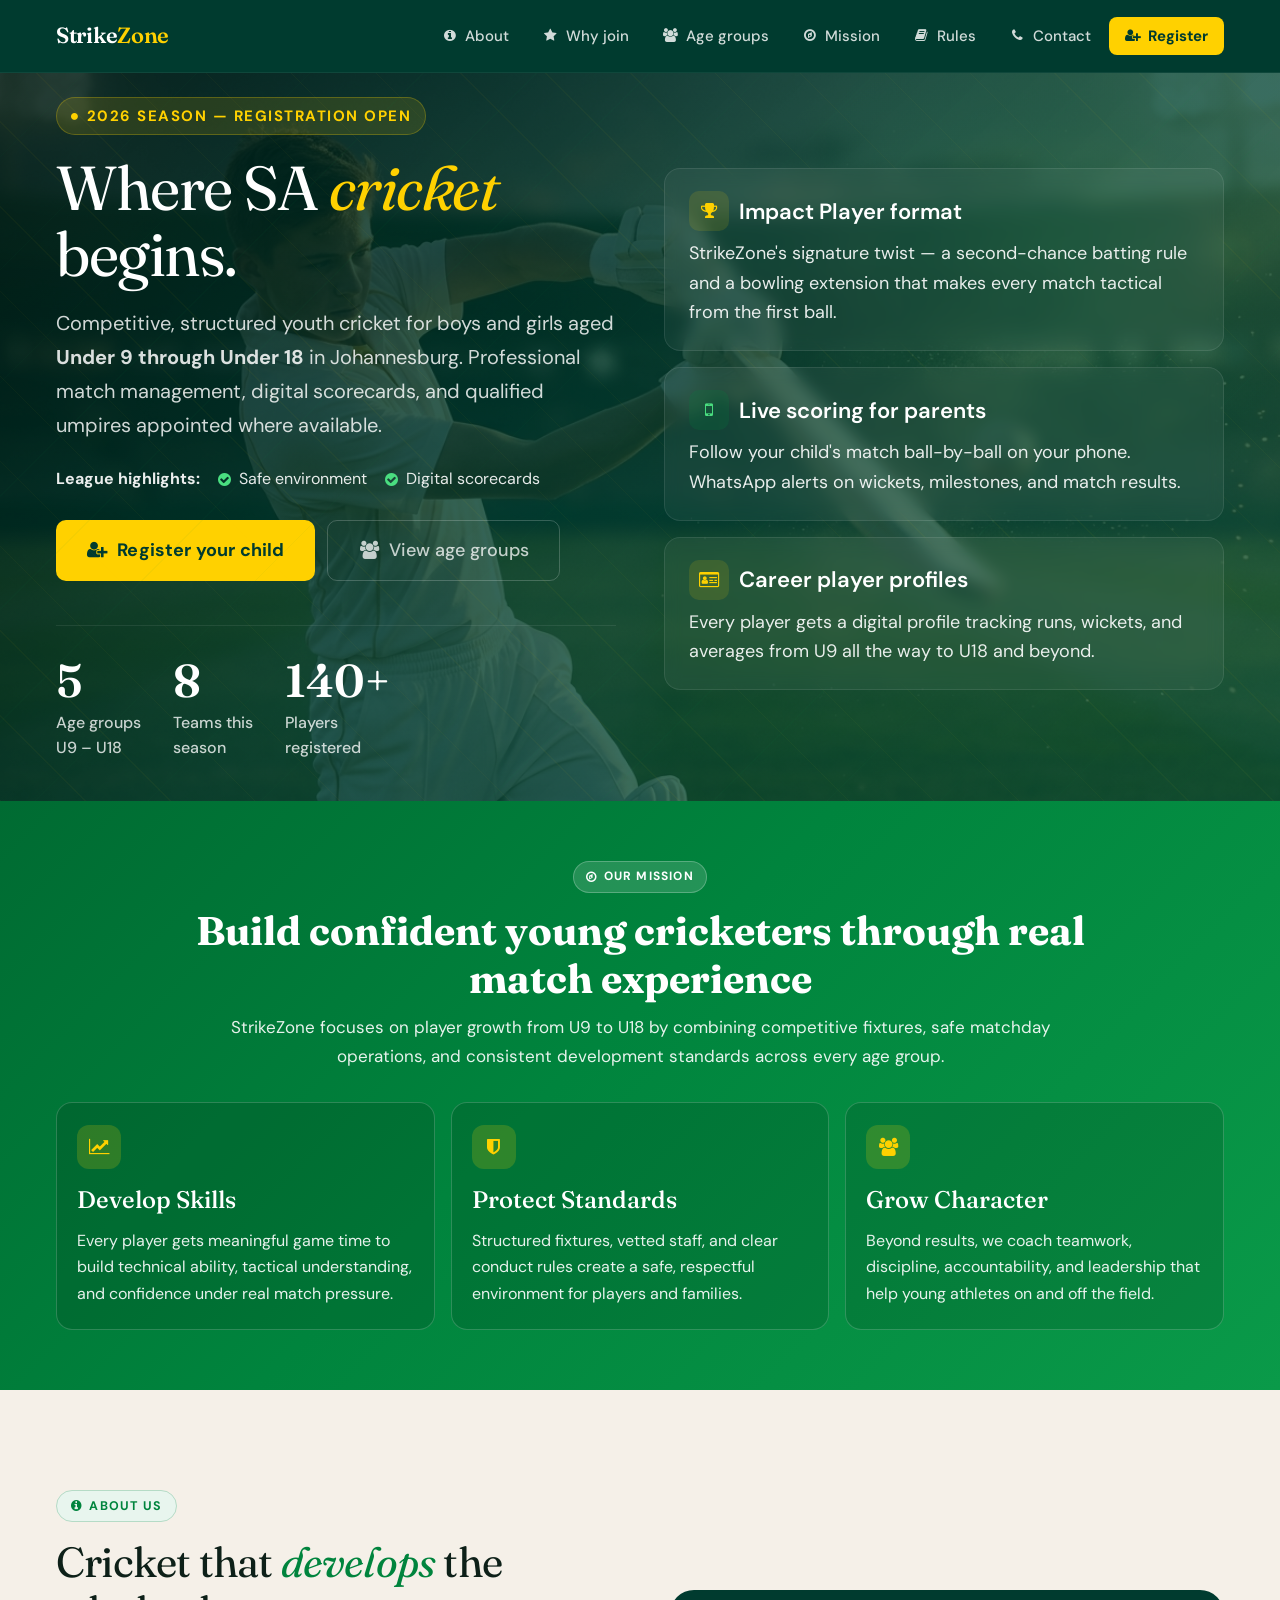
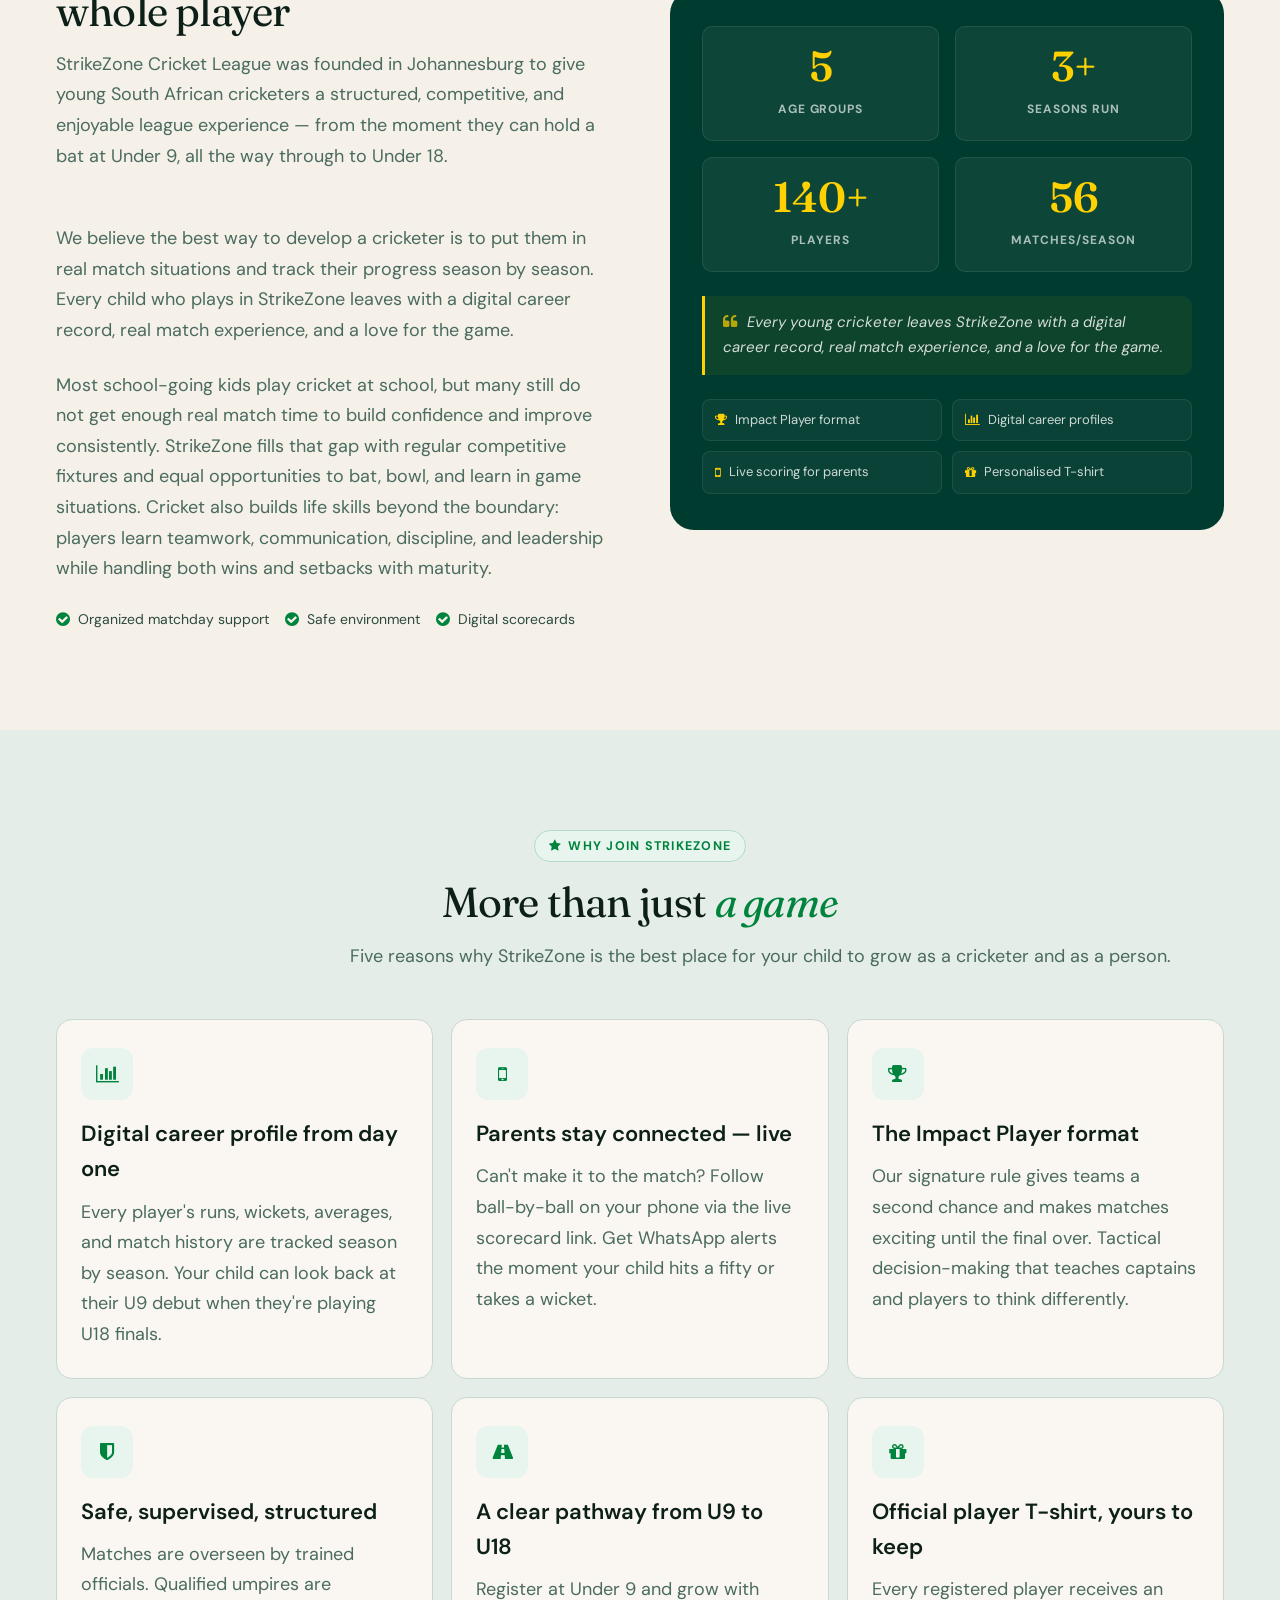
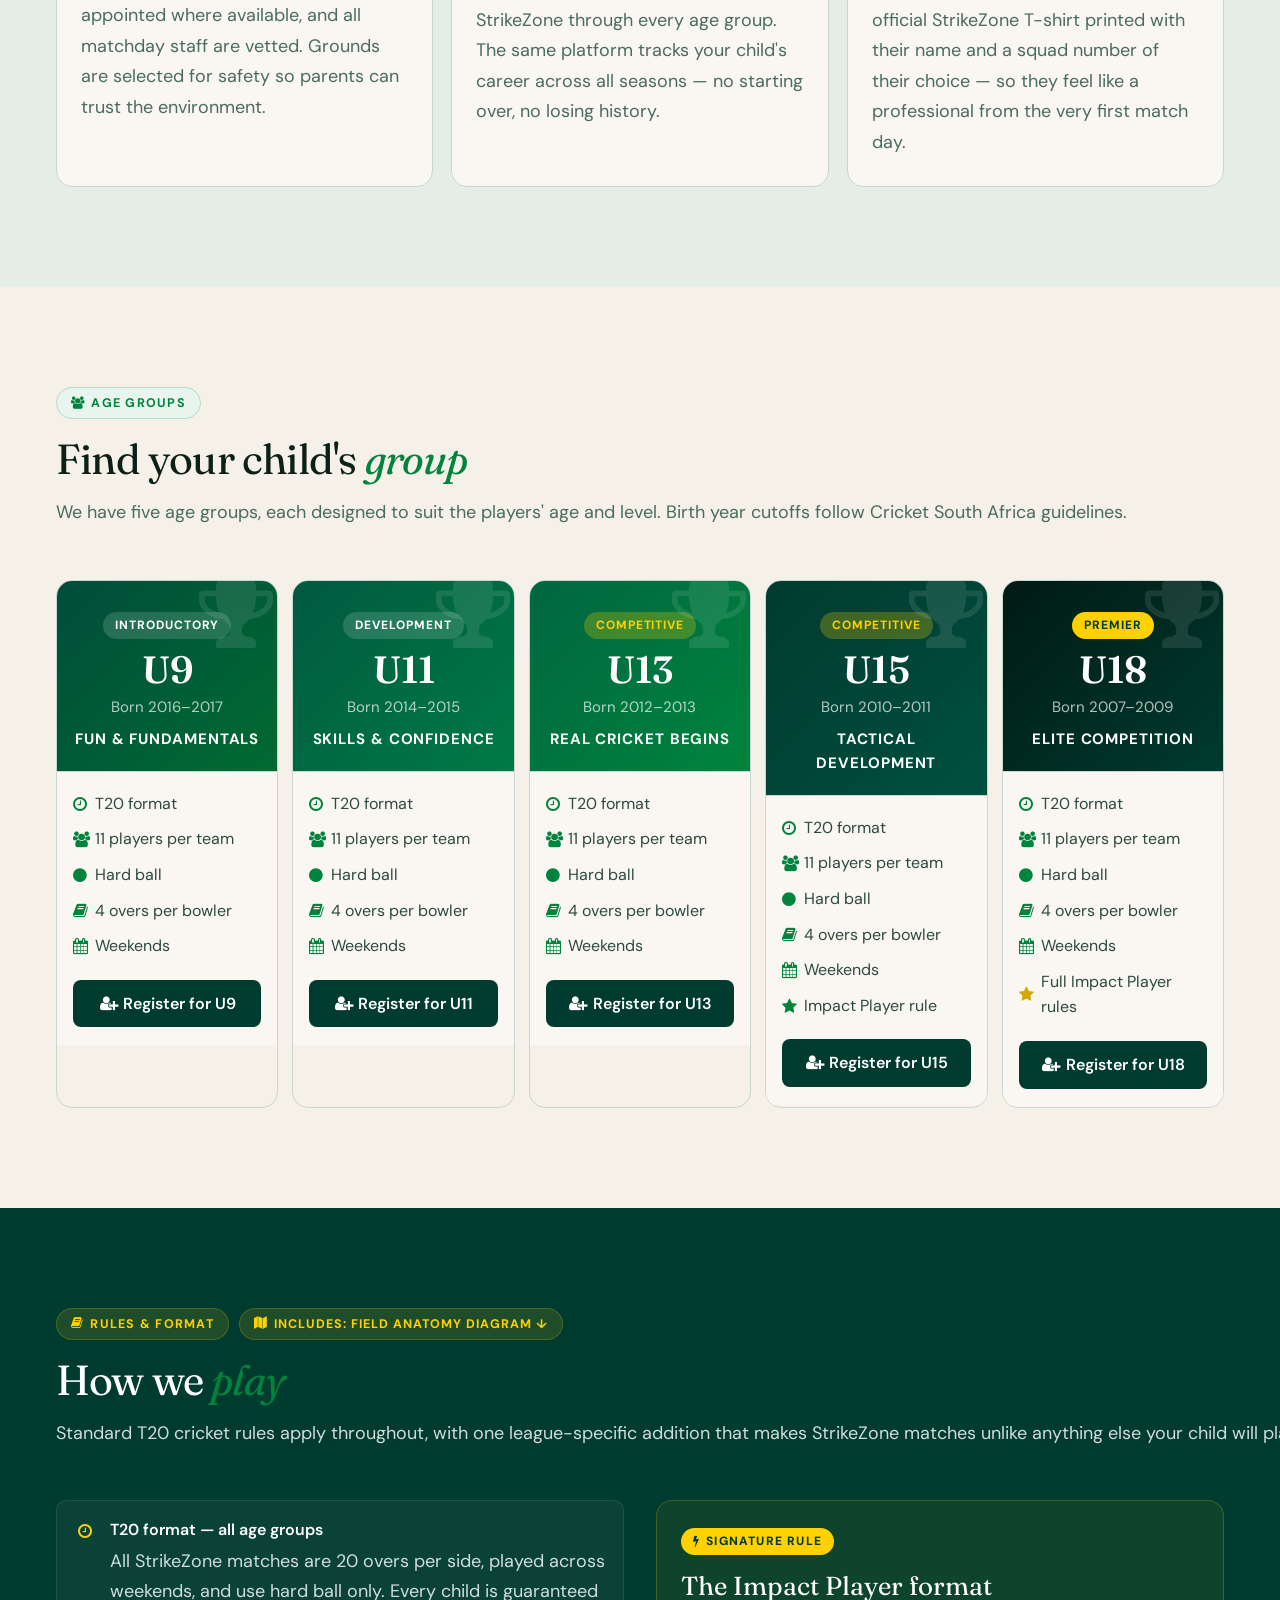
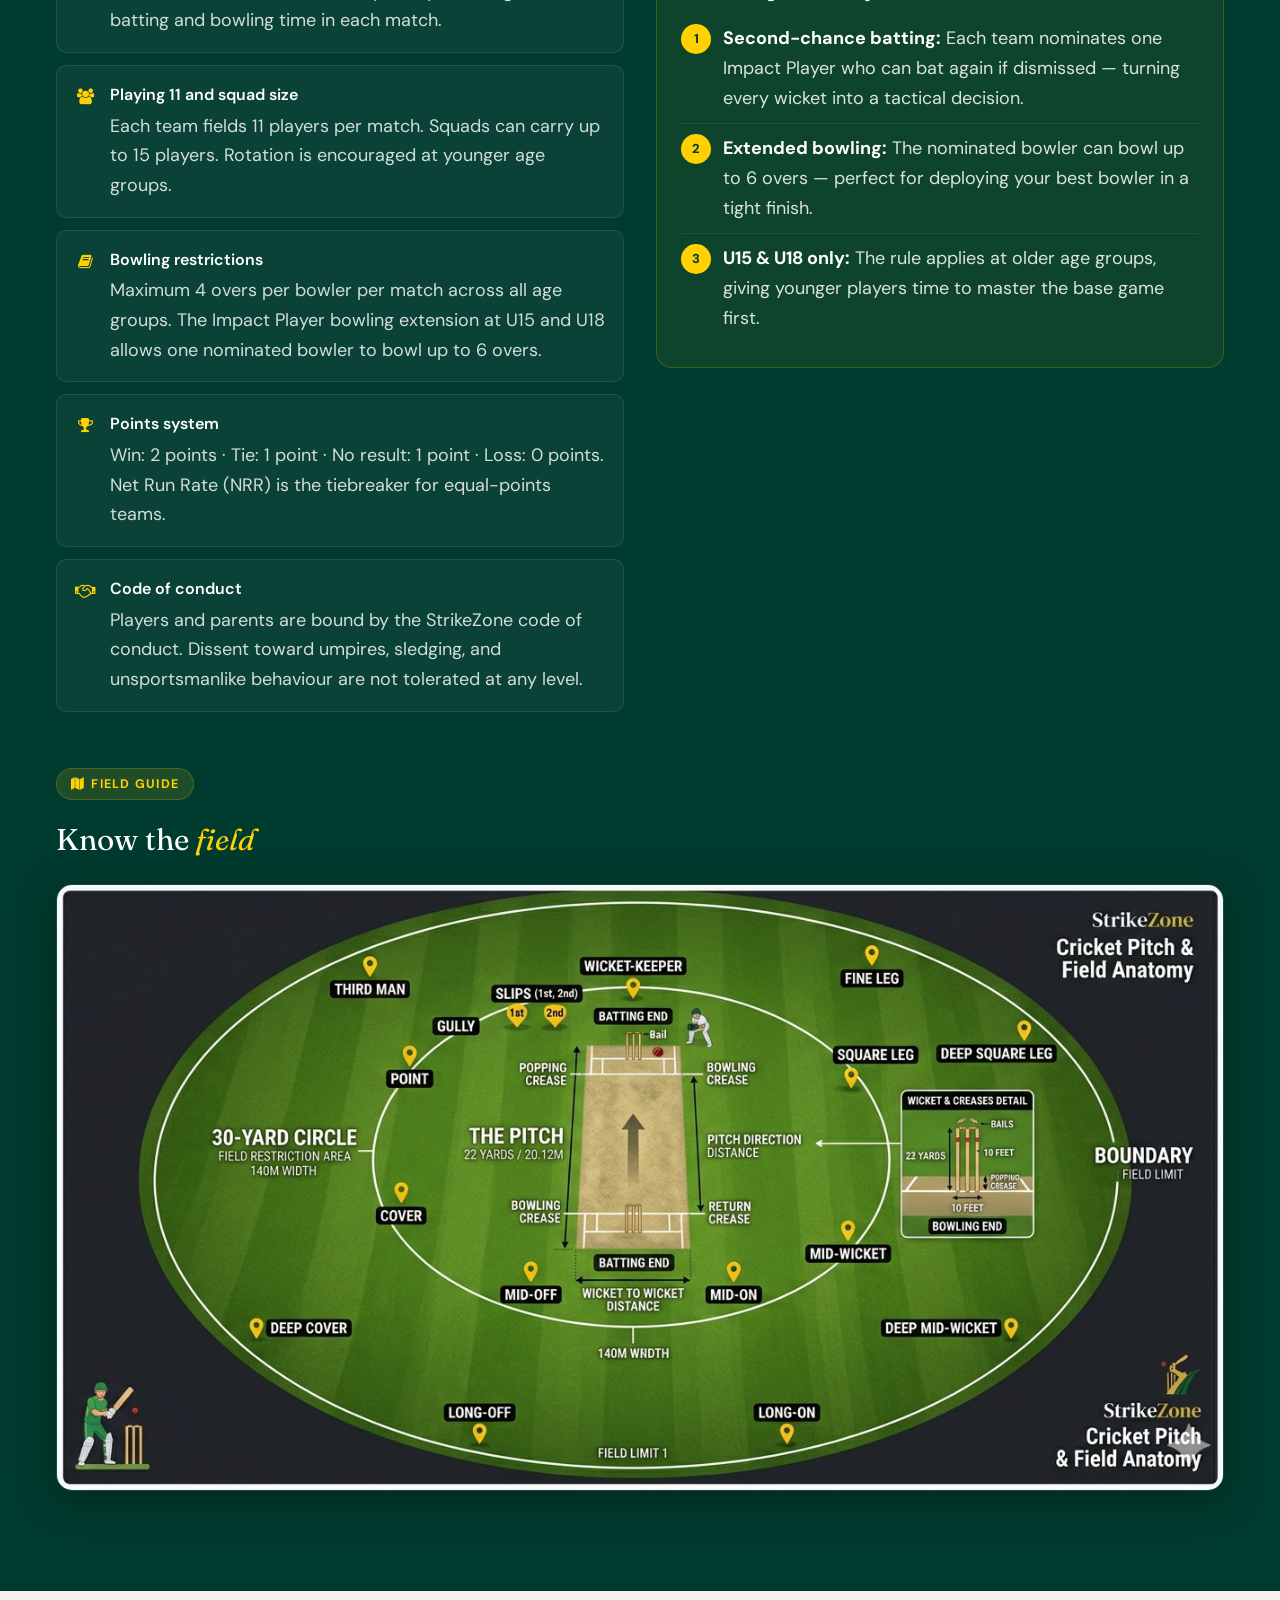
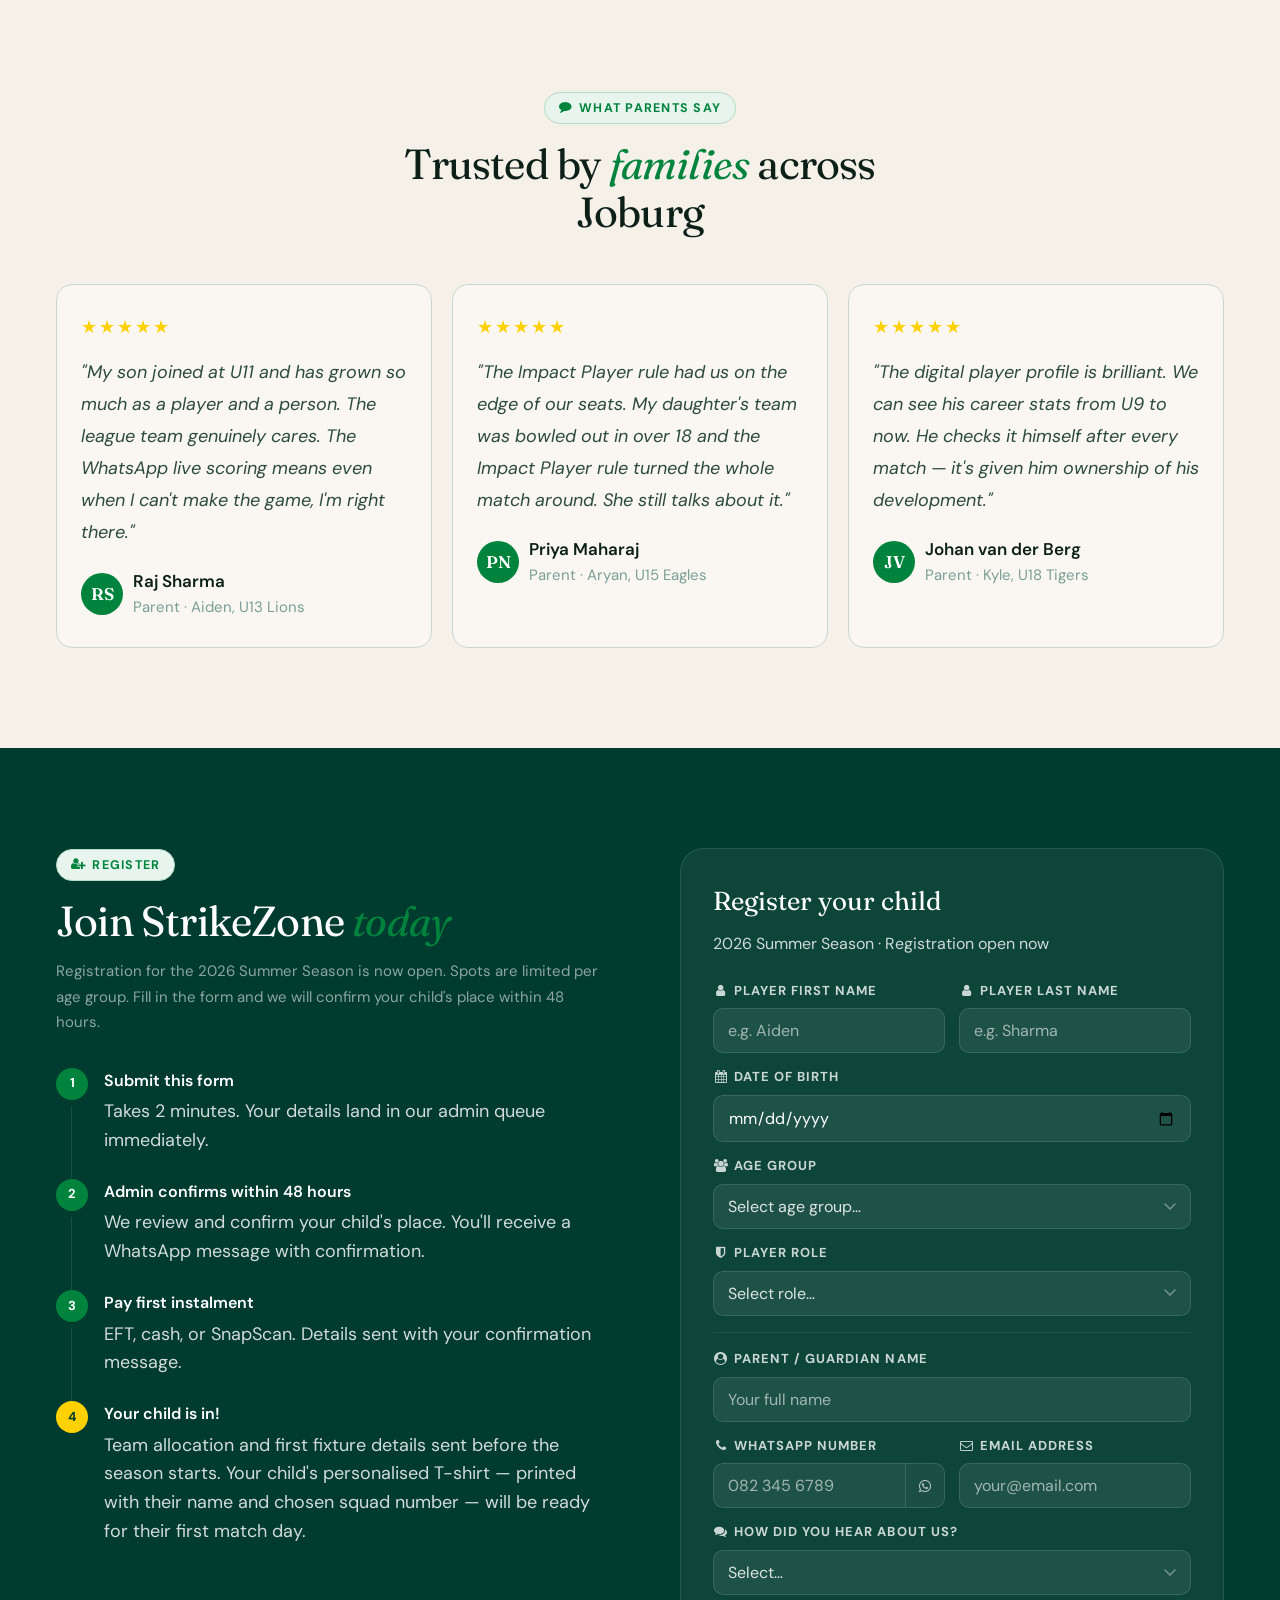
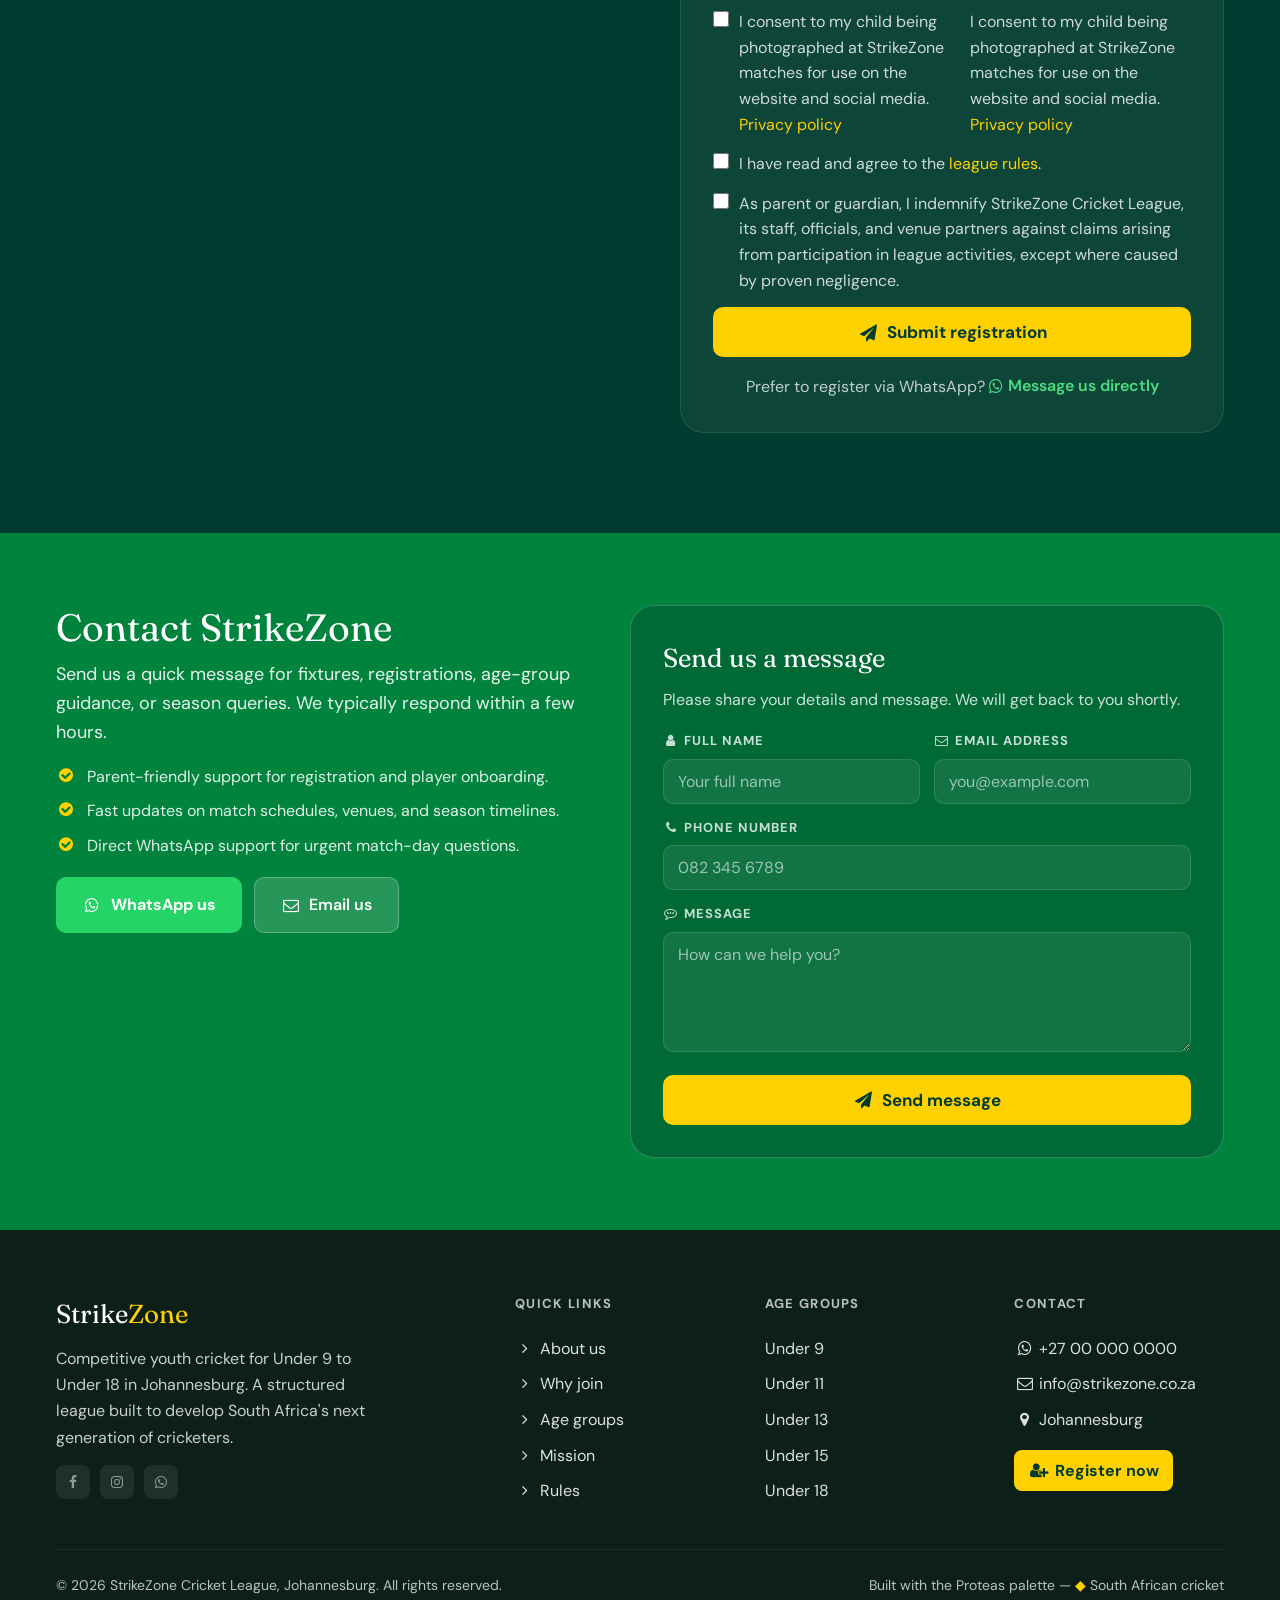
==== index.html @ fe863491 "Update API URLs to use HTTPS for contact and registration forms" ====
<!DOCTYPE html>
<html lang="en">
<head>
<meta charset="UTF-8">
<meta name="viewport" content="width=device-width, initial-scale=1.0">
<title>StrikeZone Cricket League — Johannesburg</title>
<meta name="description" content="StrikeZone Cricket League — competitive youth cricket for ages U9 to U18 in Johannesburg. Register your child today.">
<link href="https://fonts.googleapis.com/css2?family=Fraunces:ital,opsz,wght@0,9..144,300;0,9..144,400;0,9..144,600;0,9..144,700;1,9..144,300;1,9..144,400;1,9..144,600&family=DM+Sans:wght@300;400;500;600&display=swap" rel="stylesheet">
<link rel="stylesheet" href="https://cdnjs.cloudflare.com/ajax/libs/font-awesome/4.7.0/css/font-awesome.min.css">
<style>
/* ── TOKENS ── */
:root {
  --dark:       #003B2F;
  --dark-mid:   #004D3A;
  --green:      #00843D;
  --green-mid:  #006B32;
  --green-lite: #E8F5EE;
  --green-bdr:  #B5DBC6;
  --gold:       #FFD100;
  --gold-dark:  #D4A800;
  --gold-lite:  #FFF8D6;
  --cream:      #F5F0E8;
  --warm-white: #FAF7F2;
  --stone:      #E5EDE9;
  --stone-mid:  #C8D8D0;
  --ink:        #0D2018;
  --ink-mid:    #2D4A3E;
  --ink-light:  #4A6B5E;
  --ink-faint:  #7A9E94;
  --danger:     #DC2626;
  --sans:       'DM Sans', sans-serif;
  --serif:      'Fraunces', serif;
  --r:          10px;
  --r-lg:       16px;
  --r-xl:       24px;
  --shadow:     0 2px 12px rgba(0,59,47,0.10);
  --shadow-lg:  0 8px 32px rgba(0,59,47,0.14);
  --text-body:  18px;
  --text-meta:  16px;
  --text-small: 15px;
}

/* ── RESET ── */
*, *::before, *::after { box-sizing: border-box; margin: 0; padding: 0; }
html { scroll-behavior: smooth; font-size: 18px; }
body { font-family: var(--sans); background: var(--cream); color: var(--ink); line-height: 1.6; overflow-x: hidden; }
img { max-width: 100%; display: block; }
a { text-decoration: none; color: inherit; }

/* ── NAVBAR ── */
.navbar {
  position: sticky; top: 0; z-index: 999;
  background: var(--dark);
  border-bottom: 1px solid rgba(255,255,255,0.06);
  backdrop-filter: blur(12px);
}
.nav-inner {
  max-width: 1440px; margin: 0 auto;
  padding: 0 56px;
  display: flex; align-items: center; justify-content: space-between;
  height: 72px;
}
.nav-logo {
  font-family: var(--serif); font-size: 22px; font-weight: 600;
  color: #fff; letter-spacing: -0.3px;
}
.nav-logo span { color: var(--gold); }
.nav-links { display: flex; align-items: center; gap: 2px; }
.nav-links a {
  display: inline-flex; align-items: center; gap: 8px;
  padding: 8px 16px; font-size: 15px; font-weight: 500;
  color: rgba(255,255,255,0.82); border-radius: 7px;
  transition: all 0.15s;
}
.nav-links a i { font-size: 0.9em; width: 1.1em; text-align: center; }
.nav-links a:hover { color: #fff; background: rgba(255,255,255,0.07); }
.nav-links a.active { color: #fff; }
.nav-cta {
  background: var(--gold); color: var(--dark) !important;
  font-weight: 700 !important; padding: 7px 16px !important;
  border-radius: 8px !important;
}
.nav-cta:hover { background: #ffe033 !important; }
.nav-hamburger { display: none; color: #fff; font-size: 20px; cursor: pointer; padding: 4px; }
.mobile-menu {
  display: none; flex-direction: column; gap: 2px;
  padding: 12px 16px 16px; border-top: 1px solid rgba(255,255,255,0.06);
  background: var(--dark);
}
.mobile-menu.open { display: flex; }
.mobile-menu a {
  padding: 10px 14px; font-size: 16px; font-weight: 500;
  color: rgba(255,255,255,0.85); border-radius: 8px;
}
.mobile-menu a:hover { background: rgba(255,255,255,0.07); color: #fff; }
.mobile-menu .nav-cta { background: var(--gold); color: var(--dark) !important; text-align: center; margin-top: 6px; }

/* ── HERO ── */
.hero {
  background:
    linear-gradient(135deg, rgba(0,26,19,0.86) 0%, rgba(0,59,47,0.80) 45%, rgba(0,77,58,0.72) 100%),
    url('assets/stike_boy.png') center top / cover no-repeat;
  min-height: 62vh;
  display: flex; align-items: flex-start;
  position: relative; overflow: hidden;
  padding: 24px 56px 40px;
}
.hero-bg-pattern {
  position: absolute; inset: 0;
  background-image:
    repeating-linear-gradient(45deg, rgba(255,209,0,0.03) 0px, rgba(255,209,0,0.03) 1px, transparent 1px, transparent 60px),
    repeating-linear-gradient(-45deg, rgba(0,132,61,0.04) 0px, rgba(0,132,61,0.04) 1px, transparent 1px, transparent 80px);
  pointer-events: none;
}
.hero-glow {
  position: absolute; top: -120px; right: -80px;
  width: 600px; height: 600px; border-radius: 50%;
  background: radial-gradient(circle, rgba(0,132,61,0.15) 0%, transparent 70%);
  pointer-events: none;
}
.hero-inner {
  max-width: 1440px; margin: 0 auto; width: 100%;
  display: grid; grid-template-columns: 1fr 1fr; gap: 48px; align-items: center;
}
.hero-tag {
  display: inline-flex; align-items: center; gap: 7px;
  background: rgba(255,209,0,0.12); color: var(--gold);
  border: 1px solid rgba(255,209,0,0.25);
  font-size: 15px; font-weight: 700; letter-spacing: 0.1em;
  text-transform: uppercase; padding: 6px 14px;
  border-radius: 100px; margin-bottom: 20px;
}
.hero-tag i { font-size: 13px; }
.hero-h1 {
  font-family: var(--serif); font-size: clamp(38px, 5.5vw, 62px);
  font-weight: 400; color: #fff; line-height: 1.06;
  letter-spacing: -1.5px; margin-bottom: 20px;
}
.hero-h1 em { font-style: italic; color: var(--gold); }
.hero-h1 .block { display: block; }
.hero-sub {
  font-size: 20px; color: rgba(255,255,255,0.82);
  max-width: 700px; line-height: 1.7; margin-bottom: 32px;
}
.hero-benefits {
  display: flex;
  align-items: center;
  gap: 18px;
  flex-wrap: nowrap;
  margin: -8px 0 28px;
  max-width: 100%;
}
.hero-benefits-label {
  font-size: var(--text-meta);
  font-weight: 700;
  color: rgba(255,255,255,0.92);
  white-space: nowrap;
}
.hero-benefit {
  display: inline-flex;
  align-items: center;
  gap: 8px;
  font-size: var(--text-meta);
  color: rgba(255,255,255,0.9);
  white-space: nowrap;
}
.hero-benefit i {
  color: #4ade80;
  font-size: 15px;
}
.hero-actions { display: flex; gap: 12px; flex-wrap: wrap; margin-bottom: 44px; }
.btn-gold {
  display: inline-flex; align-items: center; gap: 8px;
  background: var(--gold); color: var(--dark);
  font-family: var(--sans); font-size: 18px; font-weight: 700;
  padding: 15px 30px; border-radius: var(--r); border: none; cursor: pointer;
  transition: all 0.15s; letter-spacing: 0.01em;
}
.btn-gold:hover { background: #ffe033; transform: translateY(-1px); box-shadow: 0 4px 16px rgba(255,209,0,0.3); }
.btn-ghost-light {
  display: inline-flex; align-items: center; gap: 8px;
  background: transparent; color: rgba(255,255,255,0.75);
  font-family: var(--sans); font-size: 18px; font-weight: 500;
  padding: 15px 30px; border-radius: var(--r);
  border: 1px solid rgba(255,255,255,0.2); cursor: pointer;
  transition: all 0.15s;
}
.btn-ghost-light:hover { background: rgba(255,255,255,0.07); color: #fff; border-color: rgba(255,255,255,0.35); }
.hero-stats { display: flex; gap: 32px; flex-wrap: wrap; padding-top: 32px; border-top: 1px solid rgba(255,255,255,0.08); }
.hero-stat-val { font-family: var(--serif); font-size: 46px; font-weight: 600; color: #fff; line-height: 1; }
.hero-stat-lbl { font-size: 16px; color: rgba(255,255,255,0.78); margin-top: 6px; font-weight: 500; }
.hero-right { display: flex; flex-direction: column; gap: 16px; }
.hero-card {
  background: rgba(255,255,255,0.05); border: 1px solid rgba(255,255,255,0.09);
  border-radius: var(--r-lg); padding: 22px 24px;
  backdrop-filter: blur(8px);
  animation: fadeUp 0.6s ease both;
}
.hero-card:nth-child(2) { animation-delay: 0.1s; }
.hero-card:nth-child(3) { animation-delay: 0.2s; }
.hero-card-hd { display: flex; align-items: center; gap: 10px; margin-bottom: 8px; }
.hero-card-icon {
  width: 40px; height: 40px; border-radius: 10px;
  background: rgba(255,209,0,0.12); display: flex; align-items: center; justify-content: center;
  color: var(--gold); font-size: 18px; flex-shrink: 0;
}
.hero-card-icon.green { background: rgba(0,132,61,0.2); color: #4ade80; }
.hero-card-title { font-size: 22px; font-weight: 600; color: #fff; }
.hero-card-body { font-size: 18px; color: rgba(255,255,255,0.9); line-height: 1.65; }
@keyframes fadeUp { from { opacity: 0; transform: translateY(16px); } to { opacity: 1; transform: translateY(0); } }

/* ── SECTIONS COMMON ── */
.section { padding: 100px 56px; }
.section-inner { max-width: 1440px; margin: 0 auto; }
.section-tag {
  display: inline-flex; align-items: center; gap: 6px;
  background: var(--green-lite); color: var(--green);
  border: 1px solid var(--green-bdr);
  font-size: 12.5px; font-weight: 700; letter-spacing: 0.1em;
  text-transform: uppercase; padding: 5px 14px; border-radius: 100px;
  margin-bottom: 16px;
}
.section-title {
  font-family: var(--serif); font-size: clamp(28px, 4vw, 42px);
  font-weight: 400; color: var(--ink); line-height: 1.15;
  letter-spacing: -0.8px; margin-bottom: 14px;
}
.section-title em { font-style: italic; color: var(--green); }
.section-sub {
  font-size: var(--text-body); color: var(--ink-light); max-width: 680px;
  line-height: 1.7; margin-bottom: 52px;
}
.section-dark { background: var(--dark); }
.section-dark .section-title { color: #fff; }
.section-dark .section-sub { color: rgba(255,255,255,0.82); }
.section-dark .section-tag { background: rgba(255,209,0,0.12); color: var(--gold); border-color: rgba(255,209,0,0.2); }
.section-stone { background: var(--stone); }

.about-panel {
  background: var(--dark);
  border-radius: var(--r-xl);
  padding: 36px 32px;
  display: flex;
  flex-direction: column;
  gap: 24px;
  height: 100%;
}
.ap-numbers { display: grid; grid-template-columns: 1fr 1fr; gap: 16px; }
.ap-stat {
  text-align: center; padding: 18px 12px;
  background: rgba(255,255,255,0.05); border: 1px solid rgba(255,255,255,0.09);
  border-radius: var(--r);
}
.ap-num { display: block; font-family: var(--serif); font-size: 42px; font-weight: 600; color: var(--gold); line-height: 1; margin-bottom: 6px; }
.ap-lbl { font-size: 12px; color: rgba(255,255,255,0.65); font-weight: 700; text-transform: uppercase; letter-spacing: 0.08em; }
.ap-quote {
  border-left: 3px solid var(--gold); padding: 14px 18px;
  background: rgba(255,209,0,0.06); border-radius: 0 var(--r) var(--r) 0;
  font-style: italic; color: rgba(255,255,255,0.82); font-size: 15px; line-height: 1.7;
}
.ap-quote i { color: var(--gold); margin-right: 6px; opacity: 0.7; }
.ap-badges { display: grid; grid-template-columns: 1fr 1fr; gap: 10px; }
.ap-badges > div {
  display: flex; align-items: center; gap: 8px;
  font-size: 13px; color: rgba(255,255,255,0.8);
  background: rgba(255,255,255,0.04); border: 1px solid rgba(255,255,255,0.08);
  padding: 10px 12px; border-radius: 8px;
}
.ap-badges i { color: var(--gold); font-size: 13px; flex-shrink: 0; }

/* ── MISSION BAND ── */
.mission-band {
  background: linear-gradient(135deg, #006B32 0%, #00843D 45%, #0a9a49 100%);
  padding: 60px 56px;
}
.mission-inner { max-width: 1440px; margin: 0 auto; }
.mission-header { text-align: center; max-width: 900px; margin: 0 auto 32px; }
.mission-kicker {
  display: inline-flex; align-items: center; gap: 6px;
  background: rgba(255,255,255,0.14); color: #fff;
  border: 1px solid rgba(255,255,255,0.24);
  font-size: 12px; font-weight: 700; letter-spacing: 0.1em;
  text-transform: uppercase; padding: 5px 12px; border-radius: 100px;
  margin-bottom: 14px;
}
.mission-title {
  font-family: var(--serif);
  font-size: clamp(28px, 4vw, 40px);
  color: #fff;
  line-height: 1.2;
  margin-bottom: 10px;
}
.mission-sub {
  font-size: 17px;
  color: rgba(255,255,255,0.9);
  line-height: 1.7;
}
.mission-grid { display: grid; grid-template-columns: repeat(3,1fr); gap: 16px; }
.mission-card {
  background: rgba(0,0,0,0.12);
  border: 1px solid rgba(255,255,255,0.18);
  border-radius: var(--r-lg);
  padding: 22px 20px;
}
.mission-card-icon {
  width: 44px; height: 44px; border-radius: 12px;
  background: rgba(255,209,0,0.18); color: var(--gold);
  display: flex; align-items: center; justify-content: center;
  font-size: 18px; margin-bottom: 12px;
}
.mission-card h3 {
  font-family: var(--serif);
  font-size: 24px;
  color: #fff;
  margin-bottom: 8px;
  font-weight: 500;
}
.mission-card p {
  font-size: 16px;
  color: rgba(255,255,255,0.9);
  line-height: 1.65;
}

/* ── WHY JOIN ── */
.why-grid { display: grid; grid-template-columns: repeat(3,1fr); gap: 18px; }
.why-card {
  background: var(--warm-white); border: 1px solid var(--stone-mid);
  border-radius: var(--r-lg); padding: 28px 24px;
  transition: all 0.2s; position: relative; overflow: hidden;
}
.why-card::before {
  content: ''; position: absolute; top: 0; left: 0; right: 0;
  height: 3px; background: var(--green); transform: scaleX(0);
  transform-origin: left; transition: transform 0.2s;
}
.why-card:hover { box-shadow: var(--shadow); transform: translateY(-3px); }
.why-card:hover::before { transform: scaleX(1); }
.why-icon {
  width: 52px; height: 52px; border-radius: 12px;
  background: var(--green-lite); color: var(--green);
  display: flex; align-items: center; justify-content: center;
  font-size: 20px; margin-bottom: 16px;
}
.why-title { font-size: 22px; font-weight: 600; color: var(--ink); margin-bottom: 10px; }
.why-body { font-size: var(--text-body); color: var(--ink-light); line-height: 1.7; }
.one-line-desktop { white-space: nowrap; }

/* ── AGE GROUPS ── */
.age-grid { display: grid; grid-template-columns: repeat(5,1fr); gap: 14px; }
.age-card {
  border-radius: var(--r-lg); overflow: hidden;
  border: 1px solid var(--stone-mid);
  transition: all 0.2s; cursor: default;
}
.age-card:hover { transform: translateY(-4px); box-shadow: var(--shadow-lg); }
.age-hd { padding: 28px 16px 20px; text-align: center; position: relative; overflow: hidden; }
.age-hd::before {
  content: '\f091';
  font-family: 'FontAwesome';
  font-size: 80px;
  position: absolute;
  top: -8px; right: 4px;
  opacity: 0.1;
  line-height: 1;
  pointer-events: none;
}
.age-badge {
  display: inline-block; font-size: 12px; font-weight: 700;
  letter-spacing: 0.08em; text-transform: uppercase;
  padding: 4px 12px; border-radius: 100px; margin-bottom: 12px;
}
.age-group { font-family: var(--serif); font-size: 38px; font-weight: 600; line-height: 1; margin-bottom: 6px; }
.age-born { font-size: var(--text-small); opacity: 0.7; margin-bottom: 8px; }
.age-level { font-size: var(--text-small); font-weight: 700; letter-spacing: 0.06em; text-transform: uppercase; }
.age-bd { padding: 14px 16px 18px; background: var(--warm-white); border-top: 1px solid var(--stone-mid); }
.age-detail { display: flex; align-items: center; gap: 8px; font-size: var(--text-meta); color: var(--ink-mid); padding: 5px 0; }
.age-detail i { color: var(--green); width: 14px; text-align: center; }
.age-cta {
  display: block; text-align: center; margin-top: 16px;
  background: var(--dark); color: #fff;
  font-size: var(--text-meta); font-weight: 600; padding: 11px 16px;
  border-radius: 8px; transition: background 0.15s;
}
.age-cta:hover { background: var(--green); }

/* Age group colours */
.age-u9  { background: linear-gradient(135deg, #004D3A, #006B32); color: #fff; }
.age-u9  .age-badge { background: rgba(255,255,255,0.15); color: #fff; }
.age-u11 { background: linear-gradient(135deg, #005A40, #007A45); color: #fff; }
.age-u11 .age-badge { background: rgba(255,255,255,0.15); color: #fff; }
.age-u13 { background: linear-gradient(135deg, #006640, #00843D); color: #fff; }
.age-u13 .age-badge { background: rgba(255,209,0,0.25); color: var(--gold); }
.age-u15 { background: linear-gradient(135deg, #003B2F, #005040); color: #fff; }
.age-u15 .age-badge { background: rgba(255,209,0,0.25); color: var(--gold); }
.age-u18 { background: linear-gradient(135deg, #001A13, #003B2F); color: #fff; }
.age-u18 .age-badge { background: var(--gold); color: var(--dark); }

/* ── RULES ── */
.rules-grid { display: grid; grid-template-columns: 1fr 1fr; gap: 32px; align-items: start; }
.pitch-diagram { margin-top: 56px; }
.pitch-diagram-label {
  display: inline-flex; align-items: center; gap: 6px;
  background: rgba(255,209,0,0.12); color: var(--gold);
  border: 1px solid rgba(255,209,0,0.2);
  font-size: 12.5px; font-weight: 700; letter-spacing: 0.1em;
  text-transform: uppercase; padding: 5px 14px; border-radius: 100px;
  margin-bottom: 16px;
}
.pitch-diagram-title {
  font-family: var(--serif); font-size: clamp(22px, 2.5vw, 30px);
  color: #fff; margin-bottom: 20px; font-weight: 400;
}
.pitch-diagram img {
  width: 100%; border-radius: var(--r-lg);
  border: 1px solid rgba(255,255,255,0.08);
  box-shadow: 0 8px 40px rgba(0,0,0,0.35);
  display: block;
}
.rules-list { display: flex; flex-direction: column; gap: 12px; }
.rule-item {
  background: rgba(255,255,255,0.04); border: 1px solid rgba(255,255,255,0.09);
  border-radius: var(--r); padding: 16px 18px;
  display: flex; gap: 14px; align-items: flex-start;
}
.rule-icon { color: var(--gold); font-size: 16px; margin-top: 2px; flex-shrink: 0; }
.rule-title { font-size: 16px; font-weight: 600; color: #fff; margin-bottom: 4px; }
.rule-body { font-size: var(--text-body); color: rgba(255,255,255,0.82); line-height: 1.65; }
.impact-card {
  background: rgba(255,209,0,0.06); border: 1px solid rgba(255,209,0,0.2);
  border-radius: var(--r-lg); padding: 24px;
}
.impact-tag {
  display: inline-flex; align-items: center; gap: 6px;
  background: var(--gold); color: var(--dark);
  font-size: 12px; font-weight: 800; letter-spacing: 0.1em;
  text-transform: uppercase; padding: 4px 12px; border-radius: 100px;
  margin-bottom: 16px;
}
.impact-title { font-family: var(--serif); font-size: 26px; color: #fff; margin-bottom: 12px; line-height: 1.2; }
.impact-item {
  display: flex; gap: 12px; padding: 10px 0;
  border-bottom: 1px solid rgba(255,255,255,0.07);
}
.impact-item:last-child { border-bottom: none; }
.impact-num {
  width: 30px; height: 30px; border-radius: 50%;
  background: var(--gold); color: var(--dark);
  font-size: 13px; font-weight: 800; display: flex;
  align-items: center; justify-content: center; flex-shrink: 0;
}
.impact-text { font-size: var(--text-body); color: rgba(255,255,255,0.85); line-height: 1.65; }
.impact-text strong { color: #fff; }

/* ── FEES ── */
.fees-grid { display: grid; grid-template-columns: repeat(5,1fr); gap: 14px; margin-bottom: 40px; }
.fee-card {
  background: var(--warm-white); border: 1px solid var(--stone-mid);
  border-radius: var(--r-lg); overflow: hidden; text-align: center;
  transition: all 0.2s;
}
.fee-card:hover { transform: translateY(-3px); box-shadow: var(--shadow); }
.fee-card.featured { border: 2px solid var(--green); }
.fee-hd { background: var(--dark); padding: 16px 12px; }
.fee-hd.green-hd { background: var(--green); }
.fee-age { font-family: var(--serif); font-size: 28px; color: #fff; line-height: 1; }
.fee-bd { padding: 18px 14px; }
.fee-amount { font-family: var(--serif); font-size: 32px; color: var(--dark); line-height: 1; margin-bottom: 4px; }
.fee-per { font-size: var(--text-small); color: var(--ink-mid); margin-bottom: 14px; }
.fee-detail { font-size: var(--text-meta); color: var(--ink-mid); padding: 7px 0; border-bottom: 1px solid var(--stone); }
.fee-detail:last-of-type { border-bottom: none; }
.fee-cta {
  display: block; margin: 14px 0 0;
  background: var(--dark); color: #fff;
  font-size: var(--text-meta); font-weight: 600; padding: 12px;
  border-radius: 8px; transition: background 0.15s;
}
.fee-cta:hover { background: var(--green); }
.payment-methods {
  background: var(--warm-white); border: 1px solid var(--stone-mid);
  border-radius: var(--r-lg); padding: 28px 32px;
}
.payment-grid { display: grid; grid-template-columns: repeat(4,1fr); gap: 20px; margin-top: 20px; }
.pm-item { display: flex; align-items: center; gap: 10px; }
.pm-icon { width: 40px; height: 40px; border-radius: 10px; background: var(--green-lite); color: var(--green); display: flex; align-items: center; justify-content: center; font-size: 16px; flex-shrink: 0; }
.pm-name { font-size: var(--text-meta); font-weight: 600; color: var(--ink); }
.pm-sub { font-size: var(--text-small); color: var(--ink-faint); }

/* ── REGISTER ── */
.register-section { background: var(--dark); }
.register-inner { max-width: 1440px; margin: 0 auto; padding: 100px 56px; display: grid; grid-template-columns: 1fr 1fr; gap: 80px; align-items: start; }
.register-left {}
.register-steps { display: flex; flex-direction: column; gap: 0; margin-top: 32px; }
.reg-step { display: flex; gap: 16px; padding-bottom: 24px; position: relative; }
.reg-step:not(:last-child)::after { content: ''; position: absolute; left: 15px; top: 38px; bottom: 0; width: 1px; background: rgba(255,255,255,0.1); }
.reg-circle {
  width: 32px; height: 32px; border-radius: 50%;
  background: var(--green); color: #fff;
  font-size: 13px; font-weight: 700; display: flex;
  align-items: center; justify-content: center; flex-shrink: 0;
}
.reg-title { font-size: 16px; font-weight: 600; color: #fff; margin-bottom: 4px; }
.reg-body { font-size: var(--text-body); color: rgba(255,255,255,0.82); line-height: 1.6; }
.register-right {}
.form-card {
  background: rgba(255,255,255,0.05); border: 1px solid rgba(255,255,255,0.1);
  border-radius: var(--r-xl); padding: 32px;
}
.form-title { font-family: var(--serif); font-size: 26px; color: #fff; margin-bottom: 8px; }
.form-sub { font-size: var(--text-meta); color: rgba(255,255,255,0.8); margin-bottom: 24px; }
.form-row { display: grid; grid-template-columns: 1fr 1fr; gap: 14px; }
.form-group { margin-bottom: 14px; }
.form-group.full { grid-column: 1/-1; }
.flabel {
  display: block; font-size: 13px; font-weight: 700;
  color: rgba(255,255,255,0.78); text-transform: uppercase;
  letter-spacing: 0.08em; margin-bottom: 7px;
}
.finput {
  width: 100%; padding: 11px 14px;
  background: rgba(255,255,255,0.07); border: 1px solid rgba(255,255,255,0.12);
  border-radius: var(--r); font-family: var(--sans); font-size: 16px;
  color: #fff; outline: none; transition: border-color 0.15s;
}
.finput::placeholder { color: rgba(255,255,255,0.58); }
.finput:focus { border-color: var(--gold); background: rgba(255,255,255,0.09); }
.finput-group { display: flex; }
.finput-group .finput { border-radius: var(--r) 0 0 var(--r); }
.finput-addon {
  display: flex; align-items: center; padding: 0 13px;
  background: rgba(255,255,255,0.06); border: 1px solid rgba(255,255,255,0.12);
  border-left: none; border-radius: 0 var(--r) var(--r) 0;
  color: rgba(255,255,255,0.7); font-size: 14px;
}
.fselect {
  width: 100%; padding: 11px 14px;
  background: rgba(255,255,255,0.07); border: 1px solid rgba(255,255,255,0.12);
  border-radius: var(--r); font-family: var(--sans); font-size: 16px;
  color: rgba(255,255,255,0.85); outline: none; cursor: pointer;
  appearance: none; background-image: url("data:image/svg+xml,%3Csvg xmlns='http://www.w3.org/2000/svg' width='12' height='8' fill='none'%3E%3Cpath d='M1 1l5 5 5-5' stroke='rgba(255,255,255,0.4)' stroke-width='1.5' stroke-linecap='round'/%3E%3C/svg%3E");
  background-repeat: no-repeat; background-position: right 14px center;
  padding-right: 36px;
}
.fselect option { background: var(--dark); color: #fff; }
.fcheckbox { display: flex; align-items: flex-start; gap: 10px; cursor: pointer; }
.fcheckbox input { width: 16px; height: 16px; margin-top: 2px; accent-color: var(--green); cursor: pointer; flex-shrink: 0; }
.fcheckbox span { font-size: var(--text-meta); color: rgba(255,255,255,0.8); line-height: 1.6; }
.fcheckbox a { color: var(--gold); }
.finput.input-error,
.fselect.input-error {
  border-color: var(--danger) !important;
  box-shadow: 0 0 0 2px rgba(220,38,38,0.18);
}
.fcheckbox.checkbox-error {
  border: 1px solid rgba(220,38,38,0.55);
  border-radius: 8px;
  padding: 8px 10px;
}
.field-error-msg {
  margin-top: 6px;
  font-size: 13px;
  color: #ffb4b4;
  line-height: 1.45;
}
.submit-btn {
  width: 100%; padding: 14px; background: var(--gold); color: var(--dark);
  font-family: var(--sans); font-size: 17px; font-weight: 700;
  border: none; border-radius: var(--r); cursor: pointer;
  display: flex; align-items: center; justify-content: center; gap: 8px;
  transition: all 0.15s; margin-top: 6px;
}
.submit-btn:hover { background: #ffe033; transform: translateY(-1px); box-shadow: 0 4px 16px rgba(255,209,0,0.3); }
.whatsapp-alt {
  margin-top: 16px; text-align: center; font-size: var(--text-meta);
  color: rgba(255,255,255,0.74);
}
.whatsapp-alt a {
  color: #4ade80; font-weight: 600;
  display: inline-flex; align-items: center; gap: 5px;
}

/* ── TESTIMONIALS ── */
.testi-grid { display: grid; grid-template-columns: repeat(3,1fr); gap: 20px; }
.testi-card {
  background: var(--warm-white); border: 1px solid var(--stone-mid);
  border-radius: var(--r-lg); padding: 28px 24px;
}
.testi-stars { color: var(--gold); font-size: 18px; margin-bottom: 14px; letter-spacing: 2px; }
.testi-text { font-size: var(--text-body); color: var(--ink-mid); line-height: 1.78; margin-bottom: 20px; font-style: italic; }
.testi-author { display: flex; align-items: center; gap: 10px; }
.testi-avatar {
  width: 42px; height: 42px; border-radius: 50%;
  background: var(--green); color: #fff;
  display: flex; align-items: center; justify-content: center;
  font-family: var(--serif); font-size: 17px; font-weight: 600;
}
.testi-name { font-size: 17px; font-weight: 600; color: var(--ink); }
.testi-child { font-size: var(--text-small); color: var(--ink-faint); }

/* ── GROUNDS ── */
.grounds-grid { display: grid; grid-template-columns: 1fr 1fr; gap: 20px; }
.ground-card {
  background: var(--warm-white); border: 1px solid var(--stone-mid);
  border-radius: var(--r-lg); overflow: hidden; display: flex; gap: 0;
}
.ground-photo {
  width: 120px; flex-shrink: 0; background: var(--dark);
  display: flex; align-items: center; justify-content: center;
  font-size: 32px; color: rgba(255,255,255,0.2);
}
.ground-photo.gp1 { background: linear-gradient(135deg, #003B2F, #00843D); }
.ground-photo.gp2 { background: linear-gradient(135deg, #004D3A, #006B32); }
.ground-info { padding: 16px 18px; flex: 1; }
.ground-name { font-size: 19px; font-weight: 600; color: var(--ink); margin-bottom: 6px; }
.ground-addr { font-size: var(--text-meta); color: var(--ink-faint); margin-bottom: 12px; display: flex; gap: 5px; align-items: center; }
.ground-tags { display: flex; gap: 6px; flex-wrap: wrap; margin-bottom: 12px; }
.gtag { background: var(--stone); color: var(--ink-mid); font-size: var(--text-small); padding: 4px 11px; border-radius: 6px; font-weight: 500; }
.directions-btn {
  display: inline-flex; align-items: center; gap: 5px;
  background: var(--dark); color: #fff; font-size: var(--text-small); font-weight: 600;
  padding: 9px 15px; border-radius: 7px; transition: background 0.15s;
}
.directions-btn:hover { background: var(--green); }

/* ── CONTACT BAND ── */
.contact-band { background: var(--green); padding: 72px 56px; }
.contact-inner { max-width: 1440px; margin: 0 auto; display: grid; grid-template-columns: 1fr 1.1fr; gap: 34px; align-items: start; }
.contact-left .ct-title { font-family: var(--serif); font-size: 38px; color: #fff; margin-bottom: 10px; line-height: 1.2; }
.contact-left .ct-sub { font-size: var(--text-body); color: rgba(255,255,255,0.9); max-width: 620px; }
.contact-points { margin-top: 18px; display: flex; flex-direction: column; gap: 10px; }
.contact-point { display: flex; gap: 10px; align-items: flex-start; font-size: var(--text-meta); color: rgba(255,255,255,0.88); line-height: 1.55; }
.contact-point i { margin-top: 2px; color: var(--gold); }
.contact-btns { display: flex; gap: 12px; flex-wrap: wrap; margin-top: 18px; }
.contact-form-wrap { width: 100%; }
.contact-card { border: 1px solid rgba(255,255,255,0.2); background: rgba(0,59,47,0.35); }
.contact-card .form-sub { margin-bottom: 18px; }
.contact-card .submit-btn { margin-top: 8px; }
.contact-card .success-sub { color: rgba(255,255,255,0.86); }
textarea.finput { min-height: 120px; resize: vertical; }
.btn-wa {
  display: inline-flex; align-items: center; gap: 8px;
  background: #25D366; color: #fff;
  font-family: var(--sans); font-size: 16px; font-weight: 700;
  padding: 14px 26px; border-radius: var(--r); transition: all 0.15s;
}
.btn-wa:hover { background: #1db954; transform: translateY(-1px); }
.btn-email {
  display: inline-flex; align-items: center; gap: 8px;
  background: rgba(255,255,255,0.15); color: #fff;
  font-family: var(--sans); font-size: 16px; font-weight: 600;
  padding: 14px 26px; border-radius: var(--r);
  border: 1px solid rgba(255,255,255,0.25); transition: all 0.15s;
}
.btn-email:hover { background: rgba(255,255,255,0.22); }

/* ── FOOTER ── */
.footer { background: var(--ink); padding: 64px 56px 36px; }
.footer-inner { max-width: 1440px; margin: 0 auto; }
.footer-top { display: grid; grid-template-columns: 2fr 1fr 1fr 1fr; gap: 40px; margin-bottom: 40px; }
.footer-brand .fb-logo { font-family: var(--serif); font-size: 26px; color: #fff; margin-bottom: 10px; }
.footer-brand .fb-logo span { color: var(--gold); }
.footer-brand p { font-size: var(--text-meta); color: rgba(255,255,255,0.78); line-height: 1.65; max-width: 340px; }
.footer-col h4 { font-size: 13px; font-weight: 700; color: rgba(255,255,255,0.72); text-transform: uppercase; letter-spacing: 0.1em; margin-bottom: 16px; }
.footer-col a { display: block; font-size: var(--text-meta); color: rgba(255,255,255,0.86); padding: 5px 0; transition: color 0.15s; }
.footer-col a:hover { color: rgba(255,255,255,0.85); }
.footer-social { display: flex; gap: 10px; margin-top: 14px; }
.fsoc {
  width: 34px; height: 34px; border-radius: 8px;
  background: rgba(255,255,255,0.07); color: rgba(255,255,255,0.5);
  display: flex; align-items: center; justify-content: center;
  font-size: 14px; transition: all 0.15s;
}
.fsoc:hover { background: var(--green); color: #fff; }
.footer-bottom {
  padding-top: 24px; border-top: 1px solid rgba(255,255,255,0.07);
  display: flex; justify-content: space-between; align-items: center;
  font-size: 14px; color: rgba(255,255,255,0.72); flex-wrap: wrap; gap: 8px;
}

/* ── SUCCESS MESSAGE ── */
.success-msg { display: none; text-align: center; padding: 24px; }
.success-msg.show { display: block; }
.success-icon { font-size: 48px; color: var(--gold); margin-bottom: 12px; }
.success-title { font-family: var(--serif); font-size: 24px; color: #fff; margin-bottom: 8px; }
.success-sub { font-size: var(--text-meta); color: rgba(255,255,255,0.82); }

/* ── SCROLL REVEAL ── */
.reveal { opacity: 0; transform: translateY(24px); transition: opacity 0.55s ease, transform 0.55s ease; }
.reveal.visible { opacity: 1; transform: translateY(0); }

/* ── RESPONSIVE ── */
@media (max-width: 1100px) {
  .one-line-desktop { white-space: normal; }
  .hero-inner { grid-template-columns: 1fr; gap: 40px; }
  .hero-right { display: none; }
  .why-grid { grid-template-columns: 1fr 1fr; }
  .age-grid { grid-template-columns: repeat(3,1fr); }
  .fees-grid { grid-template-columns: repeat(3,1fr); }
  .rules-grid { grid-template-columns: 1fr; }
  .testi-grid { grid-template-columns: 1fr 1fr; }
  .footer-top { grid-template-columns: 1fr 1fr; }
  .register-inner { grid-template-columns: 1fr; gap: 40px; }
  .mission-grid { grid-template-columns: 1fr; }
  .grounds-grid { grid-template-columns: 1fr; }
  .payment-grid { grid-template-columns: repeat(2,1fr); }
}
@media (max-width: 620px) {
  .nav-links { display: none; }
  .nav-hamburger { display: block; }
  .why-grid { grid-template-columns: 1fr; }
  .age-grid { grid-template-columns: repeat(2,1fr); }
  .fees-grid { grid-template-columns: 1fr 1fr; }
  .footer-top { grid-template-columns: 1fr; }
  .form-row { grid-template-columns: 1fr; }
  .contact-inner { grid-template-columns: 1fr; }
  .section { padding: 64px 24px; }
  .hero { padding: 72px 24px 56px; }
}
</style>
</head>
<body>

<!-- ── NAVBAR ── -->
<nav class="navbar">
  <div class="nav-inner">
    <a href="index.html" class="nav-logo">Strike<span>Zone</span></a>
    <div class="nav-links">
      <a href="about.html"><i class="fa fa-info-circle fa-fw"></i> About</a>
      <a href="why-join.html"><i class="fa fa-star fa-fw"></i> Why join</a>
      <a href="age-groups.html"><i class="fa fa-users fa-fw"></i> Age groups</a>
      <a href="mission.html"><i class="fa fa-compass fa-fw"></i> Mission</a>
      <a href="rules.html"><i class="fa fa-book fa-fw"></i> Rules</a>
      <a href="contact.html"><i class="fa fa-phone fa-fw"></i> Contact</a>
      <a href="register.html" class="nav-cta"><i class="fa fa-user-plus fa-fw"></i> Register</a>
    </div>
    <div class="nav-hamburger" onclick="toggleMenu()"><i class="fa fa-bars"></i></div>
  </div>
  <div class="mobile-menu" id="mobile-menu">
    <a href="about.html" onclick="toggleMenu()"><i class="fa fa-info-circle fa-fw"></i> About us</a>
    <a href="why-join.html" onclick="toggleMenu()"><i class="fa fa-star fa-fw"></i> Why join</a>
    <a href="age-groups.html" onclick="toggleMenu()"><i class="fa fa-users fa-fw"></i> Age groups</a>
    <a href="mission.html" onclick="toggleMenu()"><i class="fa fa-compass fa-fw"></i> Mission</a>
    <a href="rules.html" onclick="toggleMenu()"><i class="fa fa-book fa-fw"></i> Rules</a>
    <a href="contact.html" onclick="toggleMenu()"><i class="fa fa-phone fa-fw"></i> Contact</a>
    <a href="register.html" class="nav-cta" onclick="toggleMenu()"><i class="fa fa-user-plus fa-fw"></i> Register your child</a>
  </div>
</nav>

<!-- ── HERO ── -->
<section class="hero" id="home">
  <div class="hero-bg-pattern"></div>
  <div class="hero-glow"></div>
  <div class="hero-inner">
    <div class="hero-left">
      <div class="hero-tag"><i class="fa fa-circle" style="font-size:8px"></i> 2026 season — registration open</div>
      <h1 class="hero-h1">Where SA <em>cricket</em> begins.</h1>
      <p class="hero-sub">Competitive, structured youth cricket for boys and girls aged <strong style="color:rgba(255,255,255,0.85)">Under 9 through Under 18</strong> in Johannesburg. Professional match management, digital scorecards, and qualified umpires appointed where available.</p>
      <div class="hero-benefits">
        <span class="hero-benefits-label">League highlights:</span>
        <div class="hero-benefit"><i class="fa fa-check-circle"></i> Safe environment</div>
        <div class="hero-benefit"><i class="fa fa-check-circle"></i> Digital scorecards</div>
      </div>
      <div class="hero-actions">
        <a href="#register" class="btn-gold"><i class="fa fa-user-plus fa-fw"></i> Register your child</a>
        <a href="#age-groups" class="btn-ghost-light"><i class="fa fa-users fa-fw"></i> View age groups</a>
      </div>
      <div class="hero-stats">
        <div>
          <div class="hero-stat-val">5</div>
          <div class="hero-stat-lbl">Age groups<br>U9 – U18</div>
        </div>
        <div>
          <div class="hero-stat-val">8</div>
          <div class="hero-stat-lbl">Teams this<br>season</div>
        </div>
        <div>
          <div class="hero-stat-val">140+</div>
          <div class="hero-stat-lbl">Players<br>registered</div>
        </div>
        <div style="display:none">
          <div class="hero-stat-val">3</div>
          <div class="hero-stat-lbl">Grounds<br>in Joburg</div>
        </div>
      </div>
    </div>
    <div class="hero-right">
      <div class="hero-card">
        <div class="hero-card-hd">
          <div class="hero-card-icon"><i class="fa fa-trophy"></i></div>
          <div class="hero-card-title">Impact Player format</div>
        </div>
        <div class="hero-card-body">StrikeZone's signature twist — a second-chance batting rule and a bowling extension that makes every match tactical from the first ball.</div>
      </div>
      <div class="hero-card">
        <div class="hero-card-hd">
          <div class="hero-card-icon green"><i class="fa fa-mobile"></i></div>
          <div class="hero-card-title">Live scoring for parents</div>
        </div>
        <div class="hero-card-body">Follow your child's match ball-by-ball on your phone. WhatsApp alerts on wickets, milestones, and match results.</div>
      </div>
      <div class="hero-card">
        <div class="hero-card-hd">
          <div class="hero-card-icon"><i class="fa fa-id-card-o"></i></div>
          <div class="hero-card-title">Career player profiles</div>
        </div>
        <div class="hero-card-body">Every player gets a digital profile tracking runs, wickets, and averages from U9 all the way to U18 and beyond.</div>
      </div>
    </div>
  </div>
</section>

<!-- ── MISSION BAND ── -->
<section class="mission-band" id="mission">
  <div class="mission-inner">
    <div class="mission-header reveal">
      <div class="mission-kicker"><i class="fa fa-compass"></i> Our mission</div>
      <h2 class="mission-title">Build confident young cricketers through real match experience</h2>
      <p class="mission-sub">StrikeZone focuses on player growth from U9 to U18 by combining competitive fixtures, safe matchday operations, and consistent development standards across every age group.</p>
    </div>
    <div class="mission-grid reveal">
      <article class="mission-card">
        <div class="mission-card-icon"><i class="fa fa-line-chart"></i></div>
        <h3>Develop Skills</h3>
        <p>Every player gets meaningful game time to build technical ability, tactical understanding, and confidence under real match pressure.</p>
      </article>
      <article class="mission-card">
        <div class="mission-card-icon"><i class="fa fa-shield"></i></div>
        <h3>Protect Standards</h3>
        <p>Structured fixtures, vetted staff, and clear conduct rules create a safe, respectful environment for players and families.</p>
      </article>
      <article class="mission-card">
        <div class="mission-card-icon"><i class="fa fa-users"></i></div>
        <h3>Grow Character</h3>
        <p>Beyond results, we coach teamwork, discipline, accountability, and leadership that help young athletes on and off the field.</p>
      </article>
    </div>
  </div>
</section>

<!-- ── ABOUT ── -->
<section class="section" id="about">
  <div class="section-inner">
    <div style="display:grid;grid-template-columns:1fr 1fr;gap:60px;align-items:center">
      <div class="reveal">
        <div class="section-tag"><i class="fa fa-info-circle"></i> About us</div>
        <h2 class="section-title">Cricket that <em>develops</em> the whole player</h2>
        <p class="section-sub">StrikeZone Cricket League was founded in Johannesburg to give young South African cricketers a structured, competitive, and enjoyable league experience — from the moment they can hold a bat at Under 9, all the way through to Under 18.</p>
        <p style="font-size:var(--text-body);color:var(--ink-light);line-height:1.7;margin-bottom:24px">We believe the best way to develop a cricketer is to put them in real match situations and track their progress season by season. Every child who plays in StrikeZone leaves with a digital career record, real match experience, and a love for the game.</p>
        <p style="font-size:var(--text-body);color:var(--ink-light);line-height:1.7;margin-bottom:24px">Most school-going kids play cricket at school, but many still do not get enough real match time to build confidence and improve consistently. StrikeZone fills that gap with regular competitive fixtures and equal opportunities to bat, bowl, and learn in game situations. Cricket also builds life skills beyond the boundary: players learn teamwork, communication, discipline, and leadership while handling both wins and setbacks with maturity.</p>
        <div style="display:flex;gap:16px;flex-wrap:wrap">
          <div style="display:flex;align-items:center;gap:8px;font-size:14px;color:var(--ink-mid)">
            <i class="fa fa-check-circle" style="color:var(--green);font-size:16px"></i>
            Organized matchday support
          </div>
          <div style="display:flex;align-items:center;gap:8px;font-size:14px;color:var(--ink-mid)">
            <i class="fa fa-check-circle" style="color:var(--green);font-size:16px"></i>
            Safe environment
          </div>
          <div style="display:flex;align-items:center;gap:8px;font-size:14px;color:var(--ink-mid)">
            <i class="fa fa-check-circle" style="color:var(--green);font-size:16px"></i>
            Digital scorecards
          </div>
        </div>
      </div>
      <div class="reveal">
        <div class="about-panel">
          <div class="ap-numbers">
            <div class="ap-stat"><span class="ap-num">5</span><span class="ap-lbl">Age groups</span></div>
            <div class="ap-stat"><span class="ap-num">3+</span><span class="ap-lbl">Seasons run</span></div>
            <div class="ap-stat"><span class="ap-num">140+</span><span class="ap-lbl">Players</span></div>
            <div class="ap-stat"><span class="ap-num">56</span><span class="ap-lbl">Matches/season</span></div>
          </div>
          <div class="ap-quote">
            <i class="fa fa-quote-left"></i>
            Every young cricketer leaves StrikeZone with a digital career record, real match experience, and a love for the game.
          </div>
          <div class="ap-badges">
            <div><i class="fa fa-trophy"></i> Impact Player format</div>
            <div><i class="fa fa-bar-chart"></i> Digital career profiles</div>
            <div><i class="fa fa-mobile"></i> Live scoring for parents</div>
            <div><i class="fa fa-gift"></i> Personalised T-shirt</div>
          </div>
        </div>
      </div>
    </div>
  </div>
</section>

<!-- ── WHY JOIN ── -->
<section class="section section-stone" id="why-join">
  <div class="section-inner">
    <div class="reveal" style="text-align:center;max-width:580px;margin:0 auto 48px">
      <div class="section-tag"><i class="fa fa-star"></i> Why join StrikeZone</div>
      <h2 class="section-title">More than just <em>a game</em></h2>
      <p class="section-sub one-line-desktop" style="margin:0 auto 48px">Five reasons why StrikeZone is the best place for your child to grow as a cricketer and as a person.</p>
    </div>
    <div class="why-grid">
      <div class="why-card reveal">
        <div class="why-icon"><i class="fa fa-bar-chart"></i></div>
        <div class="why-title">Digital career profile from day one</div>
        <div class="why-body">Every player's runs, wickets, averages, and match history are tracked season by season. Your child can look back at their U9 debut when they're playing U18 finals.</div>
      </div>
      <div class="why-card reveal">
        <div class="why-icon"><i class="fa fa-mobile"></i></div>
        <div class="why-title">Parents stay connected — live</div>
        <div class="why-body">Can't make it to the match? Follow ball-by-ball on your phone via the live scorecard link. Get WhatsApp alerts the moment your child hits a fifty or takes a wicket.</div>
      </div>
      <div class="why-card reveal">
        <div class="why-icon"><i class="fa fa-trophy"></i></div>
        <div class="why-title">The Impact Player format</div>
        <div class="why-body">Our signature rule gives teams a second chance and makes matches exciting until the final over. Tactical decision-making that teaches captains and players to think differently.</div>
      </div>
      <div class="why-card reveal">
        <div class="why-icon"><i class="fa fa-shield"></i></div>
        <div class="why-title">Safe, supervised, structured</div>
        <div class="why-body">Matches are overseen by trained officials. Qualified umpires are appointed where available, and all matchday staff are vetted. Grounds are selected for safety so parents can trust the environment.</div>
      </div>
      <div class="why-card reveal">
        <div class="why-icon"><i class="fa fa-road"></i></div>
        <div class="why-title">A clear pathway from U9 to U18</div>
        <div class="why-body">Register at Under 9 and grow with StrikeZone through every age group. The same platform tracks your child's career across all seasons — no starting over, no losing history.</div>
      </div>
      <div class="why-card reveal">
        <div class="why-icon"><i class="fa fa-gift"></i></div>
        <div class="why-title">Official player T-shirt, yours to keep</div>
        <div class="why-body">Every registered player receives an official StrikeZone T-shirt printed with their name and a squad number of their choice — so they feel like a professional from the very first match day.</div>
      </div>
    </div>
  </div>
</section>

<!-- ── AGE GROUPS ── -->
<section class="section" id="age-groups">
  <div class="section-inner">
    <div class="reveal">
      <div class="section-tag"><i class="fa fa-users"></i> Age groups</div>
      <h2 class="section-title">Find your child's <em>group</em></h2>
      <p class="section-sub one-line-desktop" style="max-width:none">We have five age groups, each designed to suit the players' age and level. Birth year cutoffs follow Cricket South Africa guidelines.</p>
    </div>
    <div class="age-grid reveal">

      <div class="age-card">
        <div class="age-hd age-u9">
          <div class="age-badge">Introductory</div>
          <div class="age-group">U9</div>
          <div class="age-born">Born 2016–2017</div>
          <div class="age-level">Fun &amp; fundamentals</div>
        </div>
        <div class="age-bd">
          <div class="age-detail"><i class="fa fa-clock-o fa-fw"></i> T20 format</div>
          <div class="age-detail"><i class="fa fa-users fa-fw"></i> 11 players per team</div>
          <div class="age-detail"><i class="fa fa-circle fa-fw"></i> Hard ball</div>
          <div class="age-detail"><i class="fa fa-book fa-fw"></i> 4 overs per bowler</div>
          <div class="age-detail"><i class="fa fa-calendar fa-fw"></i> Weekends</div>
          <a href="#register" class="age-cta"><i class="fa fa-user-plus fa-fw"></i> Register for U9</a>
        </div>
      </div>

      <div class="age-card">
        <div class="age-hd age-u11">
          <div class="age-badge">Development</div>
          <div class="age-group">U11</div>
          <div class="age-born">Born 2014–2015</div>
          <div class="age-level">Skills &amp; confidence</div>
        </div>
        <div class="age-bd">
          <div class="age-detail"><i class="fa fa-clock-o fa-fw"></i> T20 format</div>
          <div class="age-detail"><i class="fa fa-users fa-fw"></i> 11 players per team</div>
          <div class="age-detail"><i class="fa fa-circle fa-fw"></i> Hard ball</div>
          <div class="age-detail"><i class="fa fa-book fa-fw"></i> 4 overs per bowler</div>
          <div class="age-detail"><i class="fa fa-calendar fa-fw"></i> Weekends</div>
          <a href="#register" class="age-cta"><i class="fa fa-user-plus fa-fw"></i> Register for U11</a>
        </div>
      </div>

      <div class="age-card">
        <div class="age-hd age-u13">
          <div class="age-badge">Competitive</div>
          <div class="age-group">U13</div>
          <div class="age-born">Born 2012–2013</div>
          <div class="age-level">Real cricket begins</div>
        </div>
        <div class="age-bd">
          <div class="age-detail"><i class="fa fa-clock-o fa-fw"></i> T20 format</div>
          <div class="age-detail"><i class="fa fa-users fa-fw"></i> 11 players per team</div>
          <div class="age-detail"><i class="fa fa-circle fa-fw"></i> Hard ball</div>
          <div class="age-detail"><i class="fa fa-book fa-fw"></i> 4 overs per bowler</div>
          <div class="age-detail"><i class="fa fa-calendar fa-fw"></i> Weekends</div>
          <a href="#register" class="age-cta"><i class="fa fa-user-plus fa-fw"></i> Register for U13</a>
        </div>
      </div>

      <div class="age-card">
        <div class="age-hd age-u15">
          <div class="age-badge">Competitive</div>
          <div class="age-group">U15</div>
          <div class="age-born">Born 2010–2011</div>
          <div class="age-level">Tactical development</div>
        </div>
        <div class="age-bd">
          <div class="age-detail"><i class="fa fa-clock-o fa-fw"></i> T20 format</div>
          <div class="age-detail"><i class="fa fa-users fa-fw"></i> 11 players per team</div>
          <div class="age-detail"><i class="fa fa-circle fa-fw"></i> Hard ball</div>
          <div class="age-detail"><i class="fa fa-book fa-fw"></i> 4 overs per bowler</div>
          <div class="age-detail"><i class="fa fa-calendar fa-fw"></i> Weekends</div>
          <div class="age-detail"><i class="fa fa-star fa-fw"></i> Impact Player rule</div>
          <a href="#register" class="age-cta"><i class="fa fa-user-plus fa-fw"></i> Register for U15</a>
        </div>
      </div>

      <div class="age-card">
        <div class="age-hd age-u18">
          <div class="age-badge">Premier</div>
          <div class="age-group">U18</div>
          <div class="age-born">Born 2007–2009</div>
          <div class="age-level">Elite competition</div>
        </div>
        <div class="age-bd">
          <div class="age-detail"><i class="fa fa-clock-o fa-fw"></i> T20 format</div>
          <div class="age-detail"><i class="fa fa-users fa-fw"></i> 11 players per team</div>
          <div class="age-detail"><i class="fa fa-circle fa-fw"></i> Hard ball</div>
          <div class="age-detail"><i class="fa fa-book fa-fw"></i> 4 overs per bowler</div>
          <div class="age-detail"><i class="fa fa-calendar fa-fw"></i> Weekends</div>
          <div class="age-detail"><i class="fa fa-star fa-fw" style="color:var(--gold-dark)"></i> Full Impact Player rules</div>
          <a href="#register" class="age-cta"><i class="fa fa-user-plus fa-fw"></i> Register for U18</a>
        </div>
      </div>

    </div>
  </div>
</section>

<!-- ── RULES ── -->
<section class="section section-dark" id="rules">
  <div class="section-inner">
    <div class="reveal">
      <div style="display:flex;align-items:center;gap:10px;flex-wrap:wrap;margin-bottom:16px">
        <div class="section-tag" style="margin-bottom:0"><i class="fa fa-book"></i> Rules &amp; format</div>
        <a href="#pitch-diagram" style="display:inline-flex;align-items:center;gap:6px;background:rgba(255,209,0,0.12);color:var(--gold);border:1px solid rgba(255,209,0,0.2);font-size:12.5px;font-weight:700;letter-spacing:0.08em;text-transform:uppercase;padding:5px 14px;border-radius:100px;transition:background 0.15s" onmouseover="this.style.background='rgba(255,209,0,0.22)'" onmouseout="this.style.background='rgba(255,209,0,0.12)'"><i class="fa fa-map"></i> Includes: field anatomy diagram ↓</a>
      </div>
      <h2 class="section-title">How we <em>play</em></h2>
      <p class="section-sub one-line-desktop" style="max-width:none">Standard T20 cricket rules apply throughout, with one league-specific addition that makes StrikeZone matches unlike anything else your child will play in.</p>
    </div>
    <div class="rules-grid reveal">
      <div class="rules-list">
        <div class="rule-item">
          <div class="rule-icon"><i class="fa fa-clock-o fa-fw"></i></div>
          <div>
            <div class="rule-title">T20 format — all age groups</div>
            <div class="rule-body">All StrikeZone matches are 20 overs per side, played across weekends, and use hard ball only. Every child is guaranteed batting and bowling time in each match.</div>
          </div>
        </div>
        <div class="rule-item">
          <div class="rule-icon"><i class="fa fa-users fa-fw"></i></div>
          <div>
            <div class="rule-title">Playing 11 and squad size</div>
            <div class="rule-body">Each team fields 11 players per match. Squads can carry up to 15 players. Rotation is encouraged at younger age groups.</div>
          </div>
        </div>
        <div class="rule-item">
          <div class="rule-icon"><i class="fa fa-book fa-fw"></i></div>
          <div>
            <div class="rule-title">Bowling restrictions</div>
            <div class="rule-body">Maximum 4 overs per bowler per match across all age groups. The Impact Player bowling extension at U15 and U18 allows one nominated bowler to bowl up to 6 overs.</div>
          </div>
        </div>
        <div class="rule-item">
          <div class="rule-icon"><i class="fa fa-trophy fa-fw"></i></div>
          <div>
            <div class="rule-title">Points system</div>
            <div class="rule-body">Win: 2 points · Tie: 1 point · No result: 1 point · Loss: 0 points. Net Run Rate (NRR) is the tiebreaker for equal-points teams.</div>
          </div>
        </div>
        <div class="rule-item">
          <div class="rule-icon"><i class="fa fa-handshake-o fa-fw"></i></div>
          <div>
            <div class="rule-title">Code of conduct</div>
            <div class="rule-body">Players and parents are bound by the StrikeZone code of conduct. Dissent toward umpires, sledging, and unsportsmanlike behaviour are not tolerated at any level.</div>
          </div>
        </div>
      </div>

      <div class="impact-card">
        <div class="impact-tag"><i class="fa fa-bolt"></i> Signature rule</div>
        <div class="impact-title">The Impact Player format</div>
        <div class="impact-item">
          <div class="impact-num">1</div>
          <div class="impact-text"><strong>Second-chance batting:</strong> Each team nominates one Impact Player who can bat again if dismissed — turning every wicket into a tactical decision.</div>
        </div>
        <div class="impact-item">
          <div class="impact-num">2</div>
          <div class="impact-text"><strong>Extended bowling:</strong> The nominated bowler can bowl up to 6 overs — perfect for deploying your best bowler in a tight finish.</div>
        </div>
        <div class="impact-item">
          <div class="impact-num">3</div>
          <div class="impact-text"><strong>U15 &amp; U18 only:</strong> The rule applies at older age groups, giving younger players time to master the base game first.</div>
        </div>
      </div>
    </div>

    <!-- Pitch diagram -->
    <div class="pitch-diagram reveal" id="pitch-diagram">
      <div class="pitch-diagram-label"><i class="fa fa-map"></i> Field guide</div>
      <h3 class="pitch-diagram-title">Know the <em style="font-style:italic;color:var(--gold)">field</em></h3>
      <img src="assets/pitch.png" alt="StrikeZone Cricket Pitch and Field Anatomy — showing all fielding positions, the 30-yard circle, batting ends, and wicket details">
    </div>

  </div>
</section>

<!-- ── FEES ── -->
<section class="section" id="fees" style="display:none">
  <div class="section-inner">
    <div class="reveal">
      <div class="section-tag"><i class="fa fa-money"></i> Fees &amp; payments</div>
      <h2 class="section-title">Transparent, <em>affordable</em> pricing</h2>
      <p style="font-size:16px;color:var(--ink-mid);line-height:1.65;margin:0 0 24px 0;max-width:none">Season fees cover umpires, ground hire, match operations, administration, your child's digital player profile, and a personalised T-shirt printed with your player's name and a chosen squad number. Payment is split into two easy instalments.</p>
    </div>
    <div class="fees-grid reveal">
      <div class="fee-card">
        <div class="fee-hd"><div class="fee-age">U9</div></div>
        <div class="fee-bd">
          <div class="fee-detail"><i class="fa fa-check fa-fw" style="color:var(--green)"></i> T20 · 8 matches</div>
          <div class="fee-detail"><i class="fa fa-check fa-fw" style="color:var(--green)"></i> Match operations included</div>
          <div class="fee-detail"><i class="fa fa-check fa-fw" style="color:var(--green)"></i> Player profile</div>
          <div class="fee-detail"><i class="fa fa-gift fa-fw" style="color:var(--green)"></i> Personalised T-shirt</div>
          <div class="fee-detail"><i class="fa fa-check fa-fw" style="color:var(--green)"></i> 2 instalment options</div>
          <a href="#register" class="fee-cta"><i class="fa fa-user-plus fa-fw"></i> Register</a>
        </div>
      </div>
      <div class="fee-card">
        <div class="fee-hd"><div class="fee-age">U11</div></div>
        <div class="fee-bd">
          <div class="fee-detail"><i class="fa fa-check fa-fw" style="color:var(--green)"></i> T20 · 10 matches</div>
          <div class="fee-detail"><i class="fa fa-check fa-fw" style="color:var(--green)"></i> Match operations included</div>
          <div class="fee-detail"><i class="fa fa-check fa-fw" style="color:var(--green)"></i> Player profile</div>
          <div class="fee-detail"><i class="fa fa-gift fa-fw" style="color:var(--green)"></i> Personalised T-shirt</div>
          <div class="fee-detail"><i class="fa fa-check fa-fw" style="color:var(--green)"></i> 2 instalment options</div>
          <a href="#register" class="fee-cta"><i class="fa fa-user-plus fa-fw"></i> Register</a>
        </div>
      </div>
      <div class="fee-card featured">
        <div class="fee-hd green-hd"><div class="fee-age">U13</div></div>
        <div class="fee-bd">
          <div class="fee-detail"><i class="fa fa-check fa-fw" style="color:var(--green)"></i> T20 · 12 matches</div>
          <div class="fee-detail"><i class="fa fa-check fa-fw" style="color:var(--green)"></i> Match operations included</div>
          <div class="fee-detail"><i class="fa fa-check fa-fw" style="color:var(--green)"></i> Player profile</div>
          <div class="fee-detail"><i class="fa fa-gift fa-fw" style="color:var(--green)"></i> Personalised T-shirt</div>
          <div class="fee-detail"><i class="fa fa-check fa-fw" style="color:var(--green)"></i> 2 instalment options</div>
          <a href="#register" class="fee-cta"><i class="fa fa-user-plus fa-fw"></i> Register</a>
        </div>
      </div>
      <div class="fee-card">
        <div class="fee-hd"><div class="fee-age">U15</div></div>
        <div class="fee-bd">
          <div class="fee-detail"><i class="fa fa-check fa-fw" style="color:var(--green)"></i> T20 · 12 matches</div>
          <div class="fee-detail"><i class="fa fa-check fa-fw" style="color:var(--green)"></i> Match operations included</div>
          <div class="fee-detail"><i class="fa fa-star fa-fw" style="color:var(--gold-dark)"></i> Impact Player rules</div>
          <div class="fee-detail"><i class="fa fa-gift fa-fw" style="color:var(--green)"></i> Personalised T-shirt</div>
          <div class="fee-detail"><i class="fa fa-check fa-fw" style="color:var(--green)"></i> 2 instalment options</div>
          <a href="#register" class="fee-cta"><i class="fa fa-user-plus fa-fw"></i> Register</a>
        </div>
      </div>
      <div class="fee-card">
        <div class="fee-hd"><div class="fee-age">U18</div></div>
        <div class="fee-bd">
          <div class="fee-detail"><i class="fa fa-check fa-fw" style="color:var(--green)"></i> T20 · 14 matches</div>
          <div class="fee-detail"><i class="fa fa-check fa-fw" style="color:var(--green)"></i> Match operations included</div>
          <div class="fee-detail"><i class="fa fa-star fa-fw" style="color:var(--gold-dark)"></i> Full Impact rules</div>
          <div class="fee-detail"><i class="fa fa-gift fa-fw" style="color:var(--green)"></i> Personalised T-shirt</div>
          <div class="fee-detail"><i class="fa fa-check fa-fw" style="color:var(--green)"></i> 2 instalment options</div>
          <a href="#register" class="fee-cta"><i class="fa fa-user-plus fa-fw"></i> Register</a>
        </div>
      </div>
    </div>

    <div class="payment-methods reveal" style="display:none">
      <div style="font-size:15px;font-weight:600;color:var(--ink);margin-bottom:4px">Payment methods accepted</div>
      <div style="font-size:13px;color:var(--ink-faint);margin-bottom:0">Pay either instalment by any of the following methods. Reference your child's full name.</div>
      <div class="payment-grid">
        <div class="pm-item"><div class="pm-icon"><i class="fa fa-university fa-fw"></i></div><div><div class="pm-name">EFT / Bank transfer</div><div class="pm-sub">Details provided on registration</div></div></div>
        <div class="pm-item"><div class="pm-icon"><i class="fa fa-money fa-fw"></i></div><div><div class="pm-name">Cash at ground</div><div class="pm-sub">Contact admin to arrange</div></div></div>
        <div class="pm-item"><div class="pm-icon"><i class="fa fa-mobile fa-fw"></i></div><div><div class="pm-name">SnapScan</div><div class="pm-sub">QR code shared after registration</div></div></div>
        <div class="pm-item"><div class="pm-icon"><i class="fa fa-credit-card fa-fw"></i></div><div><div class="pm-name">Card payment</div><div class="pm-sub">Available at selected grounds</div></div></div>
      </div>
    </div>
  </div>
</section>

<!-- ── TESTIMONIALS ── -->
<section class="section" id="testimonials">
  <div class="section-inner">
    <div class="reveal" style="text-align:center;max-width:520px;margin:0 auto 48px">
      <div class="section-tag"><i class="fa fa-comment"></i> What parents say</div>
      <h2 class="section-title">Trusted by <em>families</em> across Joburg</h2>
    </div>
    <div class="testi-grid reveal">
      <div class="testi-card">
        <div class="testi-stars">★★★★★</div>
        <div class="testi-text">"My son joined at U11 and has grown so much as a player and a person. The league team genuinely cares. The WhatsApp live scoring means even when I can't make the game, I'm right there."</div>
        <div class="testi-author">
          <div class="testi-avatar">RS</div>
          <div><div class="testi-name">Raj Sharma</div><div class="testi-child">Parent · Aiden, U13 Lions</div></div>
        </div>
      </div>
      <div class="testi-card">
        <div class="testi-stars">★★★★★</div>
        <div class="testi-text">"The Impact Player rule had us on the edge of our seats. My daughter's team was bowled out in over 18 and the Impact Player rule turned the whole match around. She still talks about it."</div>
        <div class="testi-author">
          <div class="testi-avatar">PN</div>
          <div><div class="testi-name">Priya Maharaj</div><div class="testi-child">Parent · Aryan, U15 Eagles</div></div>
        </div>
      </div>
      <div class="testi-card">
        <div class="testi-stars">★★★★★</div>
        <div class="testi-text">"The digital player profile is brilliant. We can see his career stats from U9 to now. He checks it himself after every match — it's given him ownership of his development."</div>
        <div class="testi-author">
          <div class="testi-avatar">JV</div>
          <div><div class="testi-name">Johan van der Berg</div><div class="testi-child">Parent · Kyle, U18 Tigers</div></div>
        </div>
      </div>
    </div>
  </div>
</section>

<!-- ── GROUNDS ── -->
<section class="section section-stone" id="grounds" style="display:none">
  <div class="section-inner">
    <div class="reveal">
      <div class="section-tag"><i class="fa fa-map-marker"></i> Grounds &amp; venues</div>
      <h2 class="section-title">Where we <em>play</em></h2>
      <p class="section-sub">All StrikeZone matches are played at established, well-maintained cricket grounds in the greater Johannesburg area.</p>
    </div>
    <div class="grounds-grid reveal">
      <div class="ground-card">
        <div class="ground-photo gp1"><i class="fa fa-leaf" style="font-size:32px;color:rgba(255,255,255,0.3)"></i></div>
        <div class="ground-info">
          <div class="ground-name">Green Park Cricket Ground</div>
          <div class="ground-addr"><i class="fa fa-map-marker fa-fw" style="color:var(--green)"></i> 14 Park Road, Sandton, Johannesburg</div>
          <div class="ground-tags">
            <span class="gtag"><i class="fa fa-circle fa-fw"></i> Grass pitch</span>
            <span class="gtag"><i class="fa fa-car fa-fw"></i> Parking</span>
            <span class="gtag"><i class="fa fa-coffee fa-fw"></i> Canteen</span>
          </div>
          <a href="https://maps.google.com" target="_blank" rel="noopener noreferrer" class="directions-btn"><i class="fa fa-location-arrow fa-fw"></i> Get directions</a>
        </div>
      </div>
      <div class="ground-card">
        <div class="ground-photo gp2"><i class="fa fa-building fa-fw" style="font-size:32px;color:rgba(255,255,255,0.3)"></i></div>
        <div class="ground-info">
          <div class="ground-name">City Oval Sports Complex</div>
          <div class="ground-addr"><i class="fa fa-map-marker fa-fw" style="color:var(--green)"></i> 88 Civic Boulevard, Randburg</div>
          <div class="ground-tags">
            <span class="gtag"><i class="fa fa-circle-o fa-fw"></i> Turf pitch</span>
            <span class="gtag"><i class="fa fa-car fa-fw"></i> Parking</span>
            <span class="gtag"><i class="fa fa-users fa-fw"></i> Spectator seating</span>
          </div>
          <a href="https://maps.google.com" target="_blank" rel="noopener noreferrer" class="directions-btn"><i class="fa fa-location-arrow fa-fw"></i> Get directions</a>
        </div>
      </div>
    </div>
  </div>
</section>

<!-- ── REGISTER ── -->
<div class="register-section" id="register">
  <div class="register-inner">
    <div class="register-left reveal">
      <div class="section-tag"><i class="fa fa-user-plus"></i> Register</div>
      <h2 class="section-title" style="color:#fff">Join StrikeZone <em>today</em></h2>
      <p style="font-size:15px;color:rgba(255,255,255,0.55);line-height:1.7;margin-bottom:32px">Registration for the 2026 Summer Season is now open. Spots are limited per age group. Fill in the form and we will confirm your child's place within 48 hours.</p>
      <div class="register-steps">
        <div class="reg-step">
          <div class="reg-circle">1</div>
          <div><div class="reg-title">Submit this form</div><div class="reg-body">Takes 2 minutes. Your details land in our admin queue immediately.</div></div>
        </div>
        <div class="reg-step">
          <div class="reg-circle">2</div>
          <div><div class="reg-title">Admin confirms within 48 hours</div><div class="reg-body">We review and confirm your child's place. You'll receive a WhatsApp message with confirmation.</div></div>
        </div>
        <div class="reg-step">
          <div class="reg-circle">3</div>
          <div><div class="reg-title">Pay first instalment</div><div class="reg-body">EFT, cash, or SnapScan. Details sent with your confirmation message.</div></div>
        </div>
        <div class="reg-step">
          <div class="reg-circle" style="background:var(--gold);color:var(--dark)">4</div>
          <div><div class="reg-title">Your child is in!</div><div class="reg-body">Team allocation and first fixture details sent before the season starts. Your child's personalised T-shirt — printed with their name and chosen squad number — will be ready for their first match day.</div></div>
        </div>
      </div>
    </div>

    <div class="register-right reveal">
      <div class="form-card" id="form-card">
        <div id="form-content">
          <div class="form-title">Register your child</div>
          <div class="form-sub">2026 Summer Season · Registration open now</div>
          <div class="form-row">
            <div class="form-group">
              <label class="flabel" for="f-fname"><i class="fa fa-user fa-fw"></i> Player first name</label>
              <input class="finput" type="text" placeholder="e.g. Aiden" id="f-fname" autocomplete="given-name">
            </div>
            <div class="form-group">
              <label class="flabel" for="f-lname"><i class="fa fa-user fa-fw"></i> Player last name</label>
              <input class="finput" type="text" placeholder="e.g. Sharma" id="f-lname" autocomplete="family-name">
            </div>
          </div>
          <div class="form-group full">
            <label class="flabel" for="f-dob"><i class="fa fa-calendar fa-fw"></i> Date of birth</label>
            <input class="finput" type="date" id="f-dob" autocomplete="bday">
          </div>
          <div class="form-group full">
            <label class="flabel" for="f-age"><i class="fa fa-users fa-fw"></i> Age group</label>
            <select class="fselect" id="f-age">
              <option value="">Select age group…</option>
              <option>Under 9 (born 2016–2017)</option>
              <option>Under 11 (born 2014–2015)</option>
              <option>Under 13 (born 2012–2013)</option>
              <option>Under 15 (born 2010–2011)</option>
              <option>Under 18 (born 2007–2009)</option>
            </select>
          </div>
          <div class="form-group full">
            <label class="flabel" for="f-role"><i class="fa fa-shield fa-fw"></i> Player role</label>
            <select class="fselect" id="f-role">
              <option value="">Select role…</option>
              <option>Batsman</option>
              <option>Bowler</option>
              <option>All-rounder</option>
              <option>Wicket keeper</option>
              <option>Not sure yet</option>
            </select>
          </div>
          <div style="height:1px;background:rgba(255,255,255,0.08);margin:16px 0"></div>
          <div class="form-group full">
            <label class="flabel" for="f-pname"><i class="fa fa-user-circle fa-fw"></i> Parent / guardian name</label>
            <input class="finput" type="text" placeholder="Your full name" id="f-pname" autocomplete="name">
          </div>
          <div class="form-row">
            <div class="form-group">
              <label class="flabel" for="f-phone"><i class="fa fa-phone fa-fw"></i> WhatsApp number</label>
              <div class="finput-group">
                <input class="finput" type="tel" placeholder="082 345 6789" id="f-phone" autocomplete="tel">
                <div class="finput-addon"><i class="fa fa-whatsapp"></i></div>
              </div>
            </div>
            <div class="form-group">
              <label class="flabel" for="f-email"><i class="fa fa-envelope-o fa-fw"></i> Email address</label>
              <input class="finput" type="email" placeholder="your@email.com" id="f-email" autocomplete="email">
            </div>
          </div>
          <div class="form-group full">
            <label class="flabel" for="f-source"><i class="fa fa-comments fa-fw"></i> How did you hear about us?</label>
            <select class="fselect" id="f-source">
              <option value="">Select…</option>
              <option>WhatsApp group</option>
              <option>A friend or family member</option>
              <option>School newsletter</option>
              <option>Social media</option>
              <option>Google search</option>
              <option>Saw a match at the ground</option>
              <option>Other</option>
            </select>
          </div>
          <div class="form-group full" style="margin-top:4px">
            <label class="fcheckbox">
              <input type="checkbox" id="f-consent">
              <span>I consent to my child being photographed at StrikeZone matches for use on the website and social media. <a href="#" onclick="return false">Privacy policy</a></span>
                <span>I consent to my child being photographed at StrikeZone matches for use on the website and social media. <a href="privacy-policy.html" target="_blank" rel="noopener noreferrer">Privacy policy</a></span>
            </label>
          </div>
          <div class="form-group full" style="margin-top:6px">
            <label class="fcheckbox">
              <input type="checkbox" id="f-terms">
              <span>I have read and agree to the <a href="#rules">league rules</a>.</span>
            </label>
          </div>
          <div class="form-group full" style="margin-top:6px">
            <label class="fcheckbox">
              <input type="checkbox" id="f-indemnity">
              <span>As parent or guardian, I indemnify StrikeZone Cricket League, its staff, officials, and venue partners against claims arising from participation in league activities, except where caused by proven negligence.</span>
            </label>
          </div>
          <button class="submit-btn" onclick="submitForm()">
            <i class="fa fa-paper-plane fa-fw"></i> Submit registration
          </button>
          <div class="whatsapp-alt">
            Prefer to register via WhatsApp?
            <a href="https://wa.me/27000000000?text=Hi%2C%20I%27d%20like%20to%20register%20my%20child%20for%20StrikeZone%20Cricket%20League" target="_blank" rel="noopener noreferrer">
              <i class="fa fa-whatsapp"></i> Message us directly
            </a>
          </div>
        </div>
        <div class="success-msg" id="success-msg">
          <div class="success-icon"><i class="fa fa-check-circle"></i></div>
          <div class="success-title">Registration submitted!</div>
          <div class="success-sub">Thank you! We will review your registration and confirm your child's place via WhatsApp within 48 hours.</div>
          <div style="margin-top:20px;font-size:13px;color:rgba(255,255,255,0.35)">Questions? WhatsApp us at <a href="https://wa.me/27000000000" style="color:var(--gold)">+27 00 000 0000</a></div>
        </div>
      </div>
    </div>
  </div>
</div>

<!-- ── CONTACT BAND ── -->
<section class="contact-band" id="contact">
  <div class="contact-inner">
    <div class="contact-left reveal">
      <div class="ct-title">Contact StrikeZone</div>
      <div class="ct-sub">Send us a quick message for fixtures, registrations, age-group guidance, or season queries. We typically respond within a few hours.</div>
      <div class="contact-points">
        <div class="contact-point"><i class="fa fa-check-circle fa-fw"></i> Parent-friendly support for registration and player onboarding.</div>
        <div class="contact-point"><i class="fa fa-check-circle fa-fw"></i> Fast updates on match schedules, venues, and season timelines.</div>
        <div class="contact-point"><i class="fa fa-check-circle fa-fw"></i> Direct WhatsApp support for urgent match-day questions.</div>
      </div>
      <div class="contact-btns">
        <a href="https://wa.me/27000000000" target="_blank" rel="noopener noreferrer" class="btn-wa"><i class="fa fa-whatsapp fa-fw"></i> WhatsApp us</a>
        <a href="mailto:info@strikezone.co.za" class="btn-email"><i class="fa fa-envelope-o fa-fw"></i> Email us</a>
      </div>
    </div>
    <div class="contact-form-wrap reveal">
      <div class="form-card contact-card" id="contact-form-card">
        <div id="contact-form-content">
          <div class="form-title">Send us a message</div>
          <div class="form-sub">Please share your details and message. We will get back to you shortly.</div>
          <div class="form-row">
            <div class="form-group">
              <label class="flabel" for="c-name"><i class="fa fa-user fa-fw"></i> Full name</label>
              <input class="finput" type="text" id="c-name" placeholder="Your full name" autocomplete="name">
            </div>
            <div class="form-group">
              <label class="flabel" for="c-email"><i class="fa fa-envelope-o fa-fw"></i> Email address</label>
              <input class="finput" type="email" id="c-email" placeholder="you@example.com" autocomplete="email">
            </div>
          </div>
          <div class="form-group full">
            <label class="flabel" for="c-phone"><i class="fa fa-phone fa-fw"></i> Phone number</label>
            <input class="finput" type="tel" id="c-phone" placeholder="082 345 6789" autocomplete="tel">
          </div>
          <div class="form-group full">
            <label class="flabel" for="c-message"><i class="fa fa-commenting-o fa-fw"></i> Message</label>
            <textarea class="finput" id="c-message" placeholder="How can we help you?"></textarea>
          </div>
          <button class="submit-btn" onclick="submitContactForm()">
            <i class="fa fa-paper-plane fa-fw"></i> Send message
          </button>
        </div>
        <div class="success-msg" id="contact-success-msg">
          <div class="success-icon"><i class="fa fa-check-circle"></i></div>
          <div class="success-title">Message sent!</div>
          <div class="success-sub">Thank you. Our team will contact you soon using your provided details.</div>
        </div>
      </div>
    </div>
  </div>
</section>

<!-- ── FOOTER ── -->
<footer class="footer">
  <div class="footer-inner">
    <div class="footer-top">
      <div class="footer-brand">
        <div class="fb-logo">Strike<span>Zone</span></div>
        <p>Competitive youth cricket for Under 9 to Under 18 in Johannesburg. A structured league built to develop South Africa's next generation of cricketers.</p>
        <div class="footer-social">
          <a href="#" class="fsoc"><i class="fa fa-facebook"></i></a>
          <a href="#" class="fsoc"><i class="fa fa-instagram"></i></a>
          <a href="#" class="fsoc"><i class="fa fa-whatsapp"></i></a>
        </div>
      </div>
      <div class="footer-col">
        <h4>Quick links</h4>
        <a href="#about"><i class="fa fa-angle-right fa-fw"></i> About us</a>
        <a href="#why-join"><i class="fa fa-angle-right fa-fw"></i> Why join</a>
        <a href="#age-groups"><i class="fa fa-angle-right fa-fw"></i> Age groups</a>
        <a href="#mission"><i class="fa fa-angle-right fa-fw"></i> Mission</a>
        <a href="#rules"><i class="fa fa-angle-right fa-fw"></i> Rules</a>

      </div>
      <div class="footer-col">
        <h4>Age groups</h4>
        <a href="#age-groups">Under 9</a>
        <a href="#age-groups">Under 11</a>
        <a href="#age-groups">Under 13</a>
        <a href="#age-groups">Under 15</a>
        <a href="#age-groups">Under 18</a>
      </div>
      <div class="footer-col">
        <h4>Contact</h4>
        <a href="https://wa.me/27000000000"><i class="fa fa-whatsapp fa-fw"></i> +27 00 000 0000</a>
        <a href="mailto:info@strikezone.co.za"><i class="fa fa-envelope-o fa-fw"></i> info@strikezone.co.za</a>
        <a href="#contact"><i class="fa fa-map-marker fa-fw"></i> Johannesburg</a>
        <a href="#register" style="margin-top:12px;background:var(--gold);color:var(--dark);padding:8px 14px;border-radius:8px;font-weight:700;display:inline-flex;align-items:center;gap:6px"><i class="fa fa-user-plus fa-fw"></i> Register now</a>
      </div>
    </div>
    <div class="footer-bottom">
      <span>© 2026 StrikeZone Cricket League, Johannesburg. All rights reserved.</span>
      <span>Built with the Proteas palette — <span style="color:var(--gold)">&#9670;</span> South African cricket</span>
    </div>
  </div>
</footer>

<script>
/* ── NAV HAMBURGER ── */
function toggleMenu() {
  document.getElementById('mobile-menu').classList.toggle('open');
}

/* ── INLINE FIELD ERRORS ── */
function clearValidationErrors() {
  document.querySelectorAll('.field-error-msg').forEach(node => node.remove());
  document.querySelectorAll('.input-error').forEach(node => node.classList.remove('input-error'));
  document.querySelectorAll('.checkbox-error').forEach(node => node.classList.remove('checkbox-error'));
}

function showFieldError(fieldId, message) {
  const field = document.getElementById(fieldId);
  if (!field) return;

  const errorId = fieldId + '-error';
  let errorNode = document.getElementById(errorId);

  if (field.type === 'checkbox') {
    const label = field.closest('.fcheckbox');
    if (!label) return;
    label.classList.add('checkbox-error');

    if (!errorNode) {
      errorNode = document.createElement('div');
      errorNode.id = errorId;
      errorNode.className = 'field-error-msg';
      label.insertAdjacentElement('afterend', errorNode);
    }
    errorNode.textContent = message;
    return;
  }

  field.classList.add('input-error');
  const insertAfter = field.closest('.finput-group') || field;

  if (!errorNode) {
    errorNode = document.createElement('div');
    errorNode.id = errorId;
    errorNode.className = 'field-error-msg';
    insertAfter.insertAdjacentElement('afterend', errorNode);
  }
  errorNode.textContent = message;
}

function wireInlineValidation() {
  const fieldIds = ['c-name', 'c-email', 'c-phone', 'c-message', 'f-fname', 'f-lname', 'f-age', 'f-pname', 'f-phone'];
  fieldIds.forEach(id => {
    const node = document.getElementById(id);
    if (!node) return;
    const eventName = node.tagName === 'SELECT' ? 'change' : 'input';
    node.addEventListener(eventName, () => {
      node.classList.remove('input-error');
      const msg = document.getElementById(id + '-error');
      if (msg) msg.remove();
    });
  });

  ['f-terms', 'f-indemnity'].forEach(id => {
    const node = document.getElementById(id);
    if (!node) return;
    node.addEventListener('change', () => {
      const label = node.closest('.fcheckbox');
      if (label) label.classList.remove('checkbox-error');
      const msg = document.getElementById(id + '-error');
      if (msg) msg.remove();
    });
  });
}

/* ── ANCHOR OFFSET SCROLL ── */
const navbar = document.querySelector('.navbar');
const anchorLinks = document.querySelectorAll('a[href^="#"]');

anchorLinks.forEach(link => {
  link.addEventListener('click', event => {
    const targetId = link.getAttribute('href');
    if (!targetId || targetId === '#') return;

    const target = document.querySelector(targetId);
    if (!target) return;

    event.preventDefault();

    const navbarHeight = navbar ? navbar.offsetHeight : 0;
    const targetTop = target.getBoundingClientRect().top + window.scrollY;
    const visualOffset = targetId === '#home' ? navbarHeight : Math.max(navbarHeight - 28, 0);
    const scrollTop = Math.max(targetTop - visualOffset, 0);

    window.scrollTo({ top: scrollTop, behavior: 'smooth' });
    history.replaceState(null, '', targetId);
  });
});

/* ── ACTIVE NAV ON SCROLL ── */
const sections = document.querySelectorAll('section[id], div[id]');
const navLinks = document.querySelectorAll('.nav-links a');
window.addEventListener('scroll', () => {
  let current = '';
  sections.forEach(s => {
    if (window.scrollY >= s.offsetTop - 80) current = s.id;
  });
  navLinks.forEach(a => {
    a.classList.remove('active');
    if (a.getAttribute('href') === '#' + current) a.classList.add('active');
  });
});

/* ── SCROLL REVEAL ── */
const reveals = document.querySelectorAll('.reveal');
const observer = new IntersectionObserver(entries => {
  entries.forEach(e => { if (e.isIntersecting) e.target.classList.add('visible'); });
}, { threshold: 0.1, rootMargin: '0px 0px -40px 0px' });
reveals.forEach(r => observer.observe(r));

/* ── FORM SUBMIT ── */
function submitContactForm() {
  clearValidationErrors();

  const name = document.getElementById('c-name').value.trim();
  const email = document.getElementById('c-email').value.trim();
  const phone = document.getElementById('c-phone').value.trim();
  const message = document.getElementById('c-message').value.trim();
  let hasError = false;

  if (!name) { showFieldError('c-name', 'Please enter your full name.'); hasError = true; }
  if (!email) { showFieldError('c-email', 'Please enter your email address.'); hasError = true; }
  if (!phone) { showFieldError('c-phone', 'Please enter your phone number.'); hasError = true; }
  if (!message) { showFieldError('c-message', 'Please enter your message.'); hasError = true; }

  const emailPattern = /^\S+@\S+\.\S+$/;
  if (email && !emailPattern.test(email)) {
    showFieldError('c-email', 'Please enter a valid email address.');
    hasError = true;
  }

  if (hasError) return;

  // Show alert with URL and data
  var url = 'https://ex.bakerly.co.za/api/Contact';
  var data = {
    name: name,
    emailAddress: email,
    phoneNumber: phone,
    subject: '',
    message: message,
    consentToPrivacyPolicy: false
  };
  alert('Calling URL: ' + url + '\nData: ' + JSON.stringify(data, null, 2));

  // AJAX call using fetch
  fetch(url, {
    method: 'POST',
    headers: {
      'Content-Type': 'application/json',
      'Accept': '*/*'
    },
    body: JSON.stringify(data)
  })
  .then(response => {
    if (response.status !== 200) {
      throw new Error('Request failed with status ' + response.status);
    }
    return response.json ? response.json() : response;
  })
  .then(() => {
    document.getElementById('contact-form-content').style.display = 'none';
    document.getElementById('contact-success-msg').classList.add('show');
    document.getElementById('contact-form-card').scrollIntoView({ behavior: 'smooth', block: 'center' });
  })
  .catch(error => {
    alert('An error occured. Please send an email to kverma@outlook.com.');
    console.error('Contact form submission error:', error);
    document.getElementById('contact-form-content').style.display = '';
  });
}

function submitForm() {
  clearValidationErrors();

  const fname = document.getElementById('f-fname').value.trim();
  const lname = document.getElementById('f-lname').value.trim();
  const age   = document.getElementById('f-age').value;
  const pname = document.getElementById('f-pname').value.trim();
  const phone = document.getElementById('f-phone').value.trim();
  const terms = document.getElementById('f-terms').checked;
  const indemnity = document.getElementById('f-indemnity').checked;
  let hasError = false;

  if (!fname) { showFieldError('f-fname', 'Please enter the player first name.'); hasError = true; }
  if (!lname) { showFieldError('f-lname', 'Please enter the player last name.'); hasError = true; }
  if (!age) { showFieldError('f-age', 'Please select an age group.'); hasError = true; }
  if (!pname) { showFieldError('f-pname', 'Please enter the parent or guardian name.'); hasError = true; }
  if (!phone) { showFieldError('f-phone', 'Please enter a WhatsApp number.'); hasError = true; }
  if (!terms) {
    showFieldError('f-terms', 'Please confirm you have read the league rules.');
    hasError = true;
  }
  if (!indemnity) {
    showFieldError('f-indemnity', 'Please confirm parent indemnity before submitting.');
    hasError = true;
  }

  if (hasError) return;

  document.getElementById('form-content').style.display = 'none';
  document.getElementById('success-msg').classList.add('show');
  document.getElementById('form-card').scrollIntoView({ behavior: 'smooth', block: 'center' });
}

wireInlineValidation();
</script>
</body>
</html>
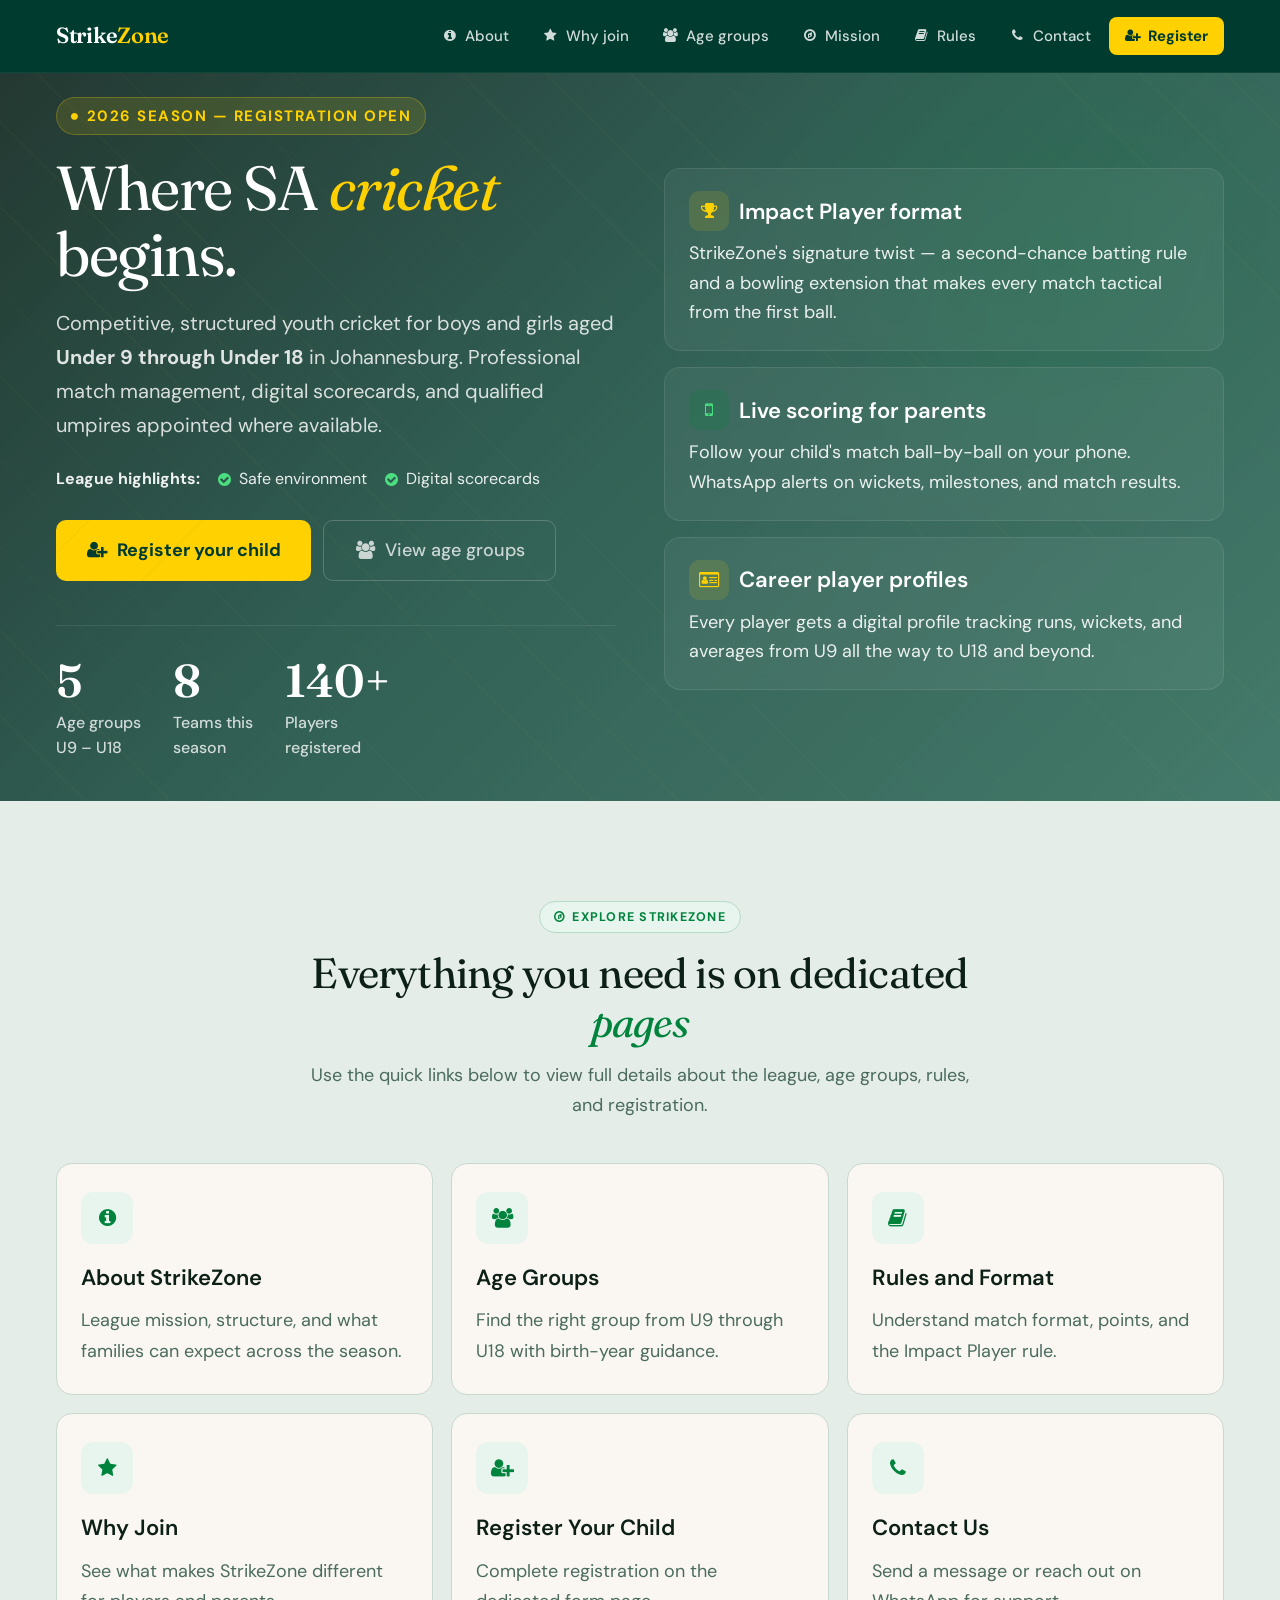
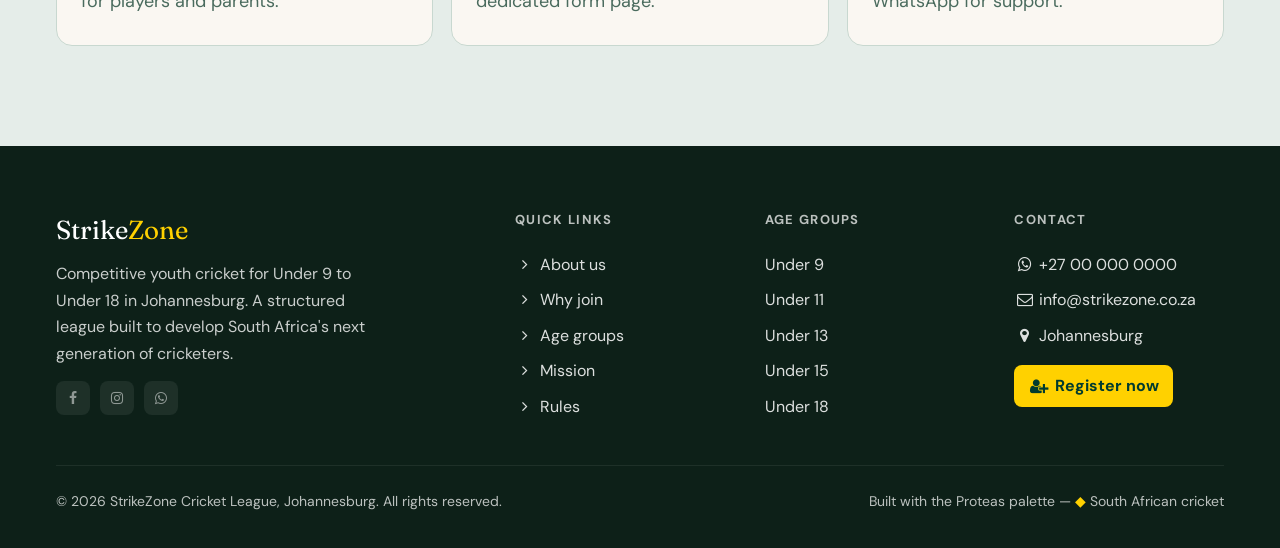
==== commit a58c15b4: "Add homepage-only stylesheet with layout and design styles" ====
--- a/index.html
+++ b/index.html
@@ -7,715 +7,7 @@
 <meta name="description" content="StrikeZone Cricket League — competitive youth cricket for ages U9 to U18 in Johannesburg. Register your child today.">
 <link href="https://fonts.googleapis.com/css2?family=Fraunces:ital,opsz,wght@0,9..144,300;0,9..144,400;0,9..144,600;0,9..144,700;1,9..144,300;1,9..144,400;1,9..144,600&family=DM+Sans:wght@300;400;500;600&display=swap" rel="stylesheet">
 <link rel="stylesheet" href="https://cdnjs.cloudflare.com/ajax/libs/font-awesome/4.7.0/css/font-awesome.min.css">
-<style>
-/* ── TOKENS ── */
-:root {
-  --dark:       #003B2F;
-  --dark-mid:   #004D3A;
-  --green:      #00843D;
-  --green-mid:  #006B32;
-  --green-lite: #E8F5EE;
-  --green-bdr:  #B5DBC6;
-  --gold:       #FFD100;
-  --gold-dark:  #D4A800;
-  --gold-lite:  #FFF8D6;
-  --cream:      #F5F0E8;
-  --warm-white: #FAF7F2;
-  --stone:      #E5EDE9;
-  --stone-mid:  #C8D8D0;
-  --ink:        #0D2018;
-  --ink-mid:    #2D4A3E;
-  --ink-light:  #4A6B5E;
-  --ink-faint:  #7A9E94;
-  --danger:     #DC2626;
-  --sans:       'DM Sans', sans-serif;
-  --serif:      'Fraunces', serif;
-  --r:          10px;
-  --r-lg:       16px;
-  --r-xl:       24px;
-  --shadow:     0 2px 12px rgba(0,59,47,0.10);
-  --shadow-lg:  0 8px 32px rgba(0,59,47,0.14);
-  --text-body:  18px;
-  --text-meta:  16px;
-  --text-small: 15px;
-}
-
-/* ── RESET ── */
-*, *::before, *::after { box-sizing: border-box; margin: 0; padding: 0; }
-html { scroll-behavior: smooth; font-size: 18px; }
-body { font-family: var(--sans); background: var(--cream); color: var(--ink); line-height: 1.6; overflow-x: hidden; }
-img { max-width: 100%; display: block; }
-a { text-decoration: none; color: inherit; }
-
-/* ── NAVBAR ── */
-.navbar {
-  position: sticky; top: 0; z-index: 999;
-  background: var(--dark);
-  border-bottom: 1px solid rgba(255,255,255,0.06);
-  backdrop-filter: blur(12px);
-}
-.nav-inner {
-  max-width: 1440px; margin: 0 auto;
-  padding: 0 56px;
-  display: flex; align-items: center; justify-content: space-between;
-  height: 72px;
-}
-.nav-logo {
-  font-family: var(--serif); font-size: 22px; font-weight: 600;
-  color: #fff; letter-spacing: -0.3px;
-}
-.nav-logo span { color: var(--gold); }
-.nav-links { display: flex; align-items: center; gap: 2px; }
-.nav-links a {
-  display: inline-flex; align-items: center; gap: 8px;
-  padding: 8px 16px; font-size: 15px; font-weight: 500;
-  color: rgba(255,255,255,0.82); border-radius: 7px;
-  transition: all 0.15s;
-}
-.nav-links a i { font-size: 0.9em; width: 1.1em; text-align: center; }
-.nav-links a:hover { color: #fff; background: rgba(255,255,255,0.07); }
-.nav-links a.active { color: #fff; }
-.nav-cta {
-  background: var(--gold); color: var(--dark) !important;
-  font-weight: 700 !important; padding: 7px 16px !important;
-  border-radius: 8px !important;
-}
-.nav-cta:hover { background: #ffe033 !important; }
-.nav-hamburger { display: none; color: #fff; font-size: 20px; cursor: pointer; padding: 4px; }
-.mobile-menu {
-  display: none; flex-direction: column; gap: 2px;
-  padding: 12px 16px 16px; border-top: 1px solid rgba(255,255,255,0.06);
-  background: var(--dark);
-}
-.mobile-menu.open { display: flex; }
-.mobile-menu a {
-  padding: 10px 14px; font-size: 16px; font-weight: 500;
-  color: rgba(255,255,255,0.85); border-radius: 8px;
-}
-.mobile-menu a:hover { background: rgba(255,255,255,0.07); color: #fff; }
-.mobile-menu .nav-cta { background: var(--gold); color: var(--dark) !important; text-align: center; margin-top: 6px; }
-
-/* ── HERO ── */
-.hero {
-  background:
-    linear-gradient(135deg, rgba(0,26,19,0.86) 0%, rgba(0,59,47,0.80) 45%, rgba(0,77,58,0.72) 100%),
-    url('assets/stike_boy.png') center top / cover no-repeat;
-  min-height: 62vh;
-  display: flex; align-items: flex-start;
-  position: relative; overflow: hidden;
-  padding: 24px 56px 40px;
-}
-.hero-bg-pattern {
-  position: absolute; inset: 0;
-  background-image:
-    repeating-linear-gradient(45deg, rgba(255,209,0,0.03) 0px, rgba(255,209,0,0.03) 1px, transparent 1px, transparent 60px),
-    repeating-linear-gradient(-45deg, rgba(0,132,61,0.04) 0px, rgba(0,132,61,0.04) 1px, transparent 1px, transparent 80px);
-  pointer-events: none;
-}
-.hero-glow {
-  position: absolute; top: -120px; right: -80px;
-  width: 600px; height: 600px; border-radius: 50%;
-  background: radial-gradient(circle, rgba(0,132,61,0.15) 0%, transparent 70%);
-  pointer-events: none;
-}
-.hero-inner {
-  max-width: 1440px; margin: 0 auto; width: 100%;
-  display: grid; grid-template-columns: 1fr 1fr; gap: 48px; align-items: center;
-}
-.hero-tag {
-  display: inline-flex; align-items: center; gap: 7px;
-  background: rgba(255,209,0,0.12); color: var(--gold);
-  border: 1px solid rgba(255,209,0,0.25);
-  font-size: 15px; font-weight: 700; letter-spacing: 0.1em;
-  text-transform: uppercase; padding: 6px 14px;
-  border-radius: 100px; margin-bottom: 20px;
-}
-.hero-tag i { font-size: 13px; }
-.hero-h1 {
-  font-family: var(--serif); font-size: clamp(38px, 5.5vw, 62px);
-  font-weight: 400; color: #fff; line-height: 1.06;
-  letter-spacing: -1.5px; margin-bottom: 20px;
-}
-.hero-h1 em { font-style: italic; color: var(--gold); }
-.hero-h1 .block { display: block; }
-.hero-sub {
-  font-size: 20px; color: rgba(255,255,255,0.82);
-  max-width: 700px; line-height: 1.7; margin-bottom: 32px;
-}
-.hero-benefits {
-  display: flex;
-  align-items: center;
-  gap: 18px;
-  flex-wrap: nowrap;
-  margin: -8px 0 28px;
-  max-width: 100%;
-}
-.hero-benefits-label {
-  font-size: var(--text-meta);
-  font-weight: 700;
-  color: rgba(255,255,255,0.92);
-  white-space: nowrap;
-}
-.hero-benefit {
-  display: inline-flex;
-  align-items: center;
-  gap: 8px;
-  font-size: var(--text-meta);
-  color: rgba(255,255,255,0.9);
-  white-space: nowrap;
-}
-.hero-benefit i {
-  color: #4ade80;
-  font-size: 15px;
-}
-.hero-actions { display: flex; gap: 12px; flex-wrap: wrap; margin-bottom: 44px; }
-.btn-gold {
-  display: inline-flex; align-items: center; gap: 8px;
-  background: var(--gold); color: var(--dark);
-  font-family: var(--sans); font-size: 18px; font-weight: 700;
-  padding: 15px 30px; border-radius: var(--r); border: none; cursor: pointer;
-  transition: all 0.15s; letter-spacing: 0.01em;
-}
-.btn-gold:hover { background: #ffe033; transform: translateY(-1px); box-shadow: 0 4px 16px rgba(255,209,0,0.3); }
-.btn-ghost-light {
-  display: inline-flex; align-items: center; gap: 8px;
-  background: transparent; color: rgba(255,255,255,0.75);
-  font-family: var(--sans); font-size: 18px; font-weight: 500;
-  padding: 15px 30px; border-radius: var(--r);
-  border: 1px solid rgba(255,255,255,0.2); cursor: pointer;
-  transition: all 0.15s;
-}
-.btn-ghost-light:hover { background: rgba(255,255,255,0.07); color: #fff; border-color: rgba(255,255,255,0.35); }
-.hero-stats { display: flex; gap: 32px; flex-wrap: wrap; padding-top: 32px; border-top: 1px solid rgba(255,255,255,0.08); }
-.hero-stat-val { font-family: var(--serif); font-size: 46px; font-weight: 600; color: #fff; line-height: 1; }
-.hero-stat-lbl { font-size: 16px; color: rgba(255,255,255,0.78); margin-top: 6px; font-weight: 500; }
-.hero-right { display: flex; flex-direction: column; gap: 16px; }
-.hero-card {
-  background: rgba(255,255,255,0.05); border: 1px solid rgba(255,255,255,0.09);
-  border-radius: var(--r-lg); padding: 22px 24px;
-  backdrop-filter: blur(8px);
-  animation: fadeUp 0.6s ease both;
-}
-.hero-card:nth-child(2) { animation-delay: 0.1s; }
-.hero-card:nth-child(3) { animation-delay: 0.2s; }
-.hero-card-hd { display: flex; align-items: center; gap: 10px; margin-bottom: 8px; }
-.hero-card-icon {
-  width: 40px; height: 40px; border-radius: 10px;
-  background: rgba(255,209,0,0.12); display: flex; align-items: center; justify-content: center;
-  color: var(--gold); font-size: 18px; flex-shrink: 0;
-}
-.hero-card-icon.green { background: rgba(0,132,61,0.2); color: #4ade80; }
-.hero-card-title { font-size: 22px; font-weight: 600; color: #fff; }
-.hero-card-body { font-size: 18px; color: rgba(255,255,255,0.9); line-height: 1.65; }
-@keyframes fadeUp { from { opacity: 0; transform: translateY(16px); } to { opacity: 1; transform: translateY(0); } }
-
-/* ── SECTIONS COMMON ── */
-.section { padding: 100px 56px; }
-.section-inner { max-width: 1440px; margin: 0 auto; }
-.section-tag {
-  display: inline-flex; align-items: center; gap: 6px;
-  background: var(--green-lite); color: var(--green);
-  border: 1px solid var(--green-bdr);
-  font-size: 12.5px; font-weight: 700; letter-spacing: 0.1em;
-  text-transform: uppercase; padding: 5px 14px; border-radius: 100px;
-  margin-bottom: 16px;
-}
-.section-title {
-  font-family: var(--serif); font-size: clamp(28px, 4vw, 42px);
-  font-weight: 400; color: var(--ink); line-height: 1.15;
-  letter-spacing: -0.8px; margin-bottom: 14px;
-}
-.section-title em { font-style: italic; color: var(--green); }
-.section-sub {
-  font-size: var(--text-body); color: var(--ink-light); max-width: 680px;
-  line-height: 1.7; margin-bottom: 52px;
-}
-.section-dark { background: var(--dark); }
-.section-dark .section-title { color: #fff; }
-.section-dark .section-sub { color: rgba(255,255,255,0.82); }
-.section-dark .section-tag { background: rgba(255,209,0,0.12); color: var(--gold); border-color: rgba(255,209,0,0.2); }
-.section-stone { background: var(--stone); }
-
-.about-panel {
-  background: var(--dark);
-  border-radius: var(--r-xl);
-  padding: 36px 32px;
-  display: flex;
-  flex-direction: column;
-  gap: 24px;
-  height: 100%;
-}
-.ap-numbers { display: grid; grid-template-columns: 1fr 1fr; gap: 16px; }
-.ap-stat {
-  text-align: center; padding: 18px 12px;
-  background: rgba(255,255,255,0.05); border: 1px solid rgba(255,255,255,0.09);
-  border-radius: var(--r);
-}
-.ap-num { display: block; font-family: var(--serif); font-size: 42px; font-weight: 600; color: var(--gold); line-height: 1; margin-bottom: 6px; }
-.ap-lbl { font-size: 12px; color: rgba(255,255,255,0.65); font-weight: 700; text-transform: uppercase; letter-spacing: 0.08em; }
-.ap-quote {
-  border-left: 3px solid var(--gold); padding: 14px 18px;
-  background: rgba(255,209,0,0.06); border-radius: 0 var(--r) var(--r) 0;
-  font-style: italic; color: rgba(255,255,255,0.82); font-size: 15px; line-height: 1.7;
-}
-.ap-quote i { color: var(--gold); margin-right: 6px; opacity: 0.7; }
-.ap-badges { display: grid; grid-template-columns: 1fr 1fr; gap: 10px; }
-.ap-badges > div {
-  display: flex; align-items: center; gap: 8px;
-  font-size: 13px; color: rgba(255,255,255,0.8);
-  background: rgba(255,255,255,0.04); border: 1px solid rgba(255,255,255,0.08);
-  padding: 10px 12px; border-radius: 8px;
-}
-.ap-badges i { color: var(--gold); font-size: 13px; flex-shrink: 0; }
-
-/* ── MISSION BAND ── */
-.mission-band {
-  background: linear-gradient(135deg, #006B32 0%, #00843D 45%, #0a9a49 100%);
-  padding: 60px 56px;
-}
-.mission-inner { max-width: 1440px; margin: 0 auto; }
-.mission-header { text-align: center; max-width: 900px; margin: 0 auto 32px; }
-.mission-kicker {
-  display: inline-flex; align-items: center; gap: 6px;
-  background: rgba(255,255,255,0.14); color: #fff;
-  border: 1px solid rgba(255,255,255,0.24);
-  font-size: 12px; font-weight: 700; letter-spacing: 0.1em;
-  text-transform: uppercase; padding: 5px 12px; border-radius: 100px;
-  margin-bottom: 14px;
-}
-.mission-title {
-  font-family: var(--serif);
-  font-size: clamp(28px, 4vw, 40px);
-  color: #fff;
-  line-height: 1.2;
-  margin-bottom: 10px;
-}
-.mission-sub {
-  font-size: 17px;
-  color: rgba(255,255,255,0.9);
-  line-height: 1.7;
-}
-.mission-grid { display: grid; grid-template-columns: repeat(3,1fr); gap: 16px; }
-.mission-card {
-  background: rgba(0,0,0,0.12);
-  border: 1px solid rgba(255,255,255,0.18);
-  border-radius: var(--r-lg);
-  padding: 22px 20px;
-}
-.mission-card-icon {
-  width: 44px; height: 44px; border-radius: 12px;
-  background: rgba(255,209,0,0.18); color: var(--gold);
-  display: flex; align-items: center; justify-content: center;
-  font-size: 18px; margin-bottom: 12px;
-}
-.mission-card h3 {
-  font-family: var(--serif);
-  font-size: 24px;
-  color: #fff;
-  margin-bottom: 8px;
-  font-weight: 500;
-}
-.mission-card p {
-  font-size: 16px;
-  color: rgba(255,255,255,0.9);
-  line-height: 1.65;
-}
-
-/* ── WHY JOIN ── */
-.why-grid { display: grid; grid-template-columns: repeat(3,1fr); gap: 18px; }
-.why-card {
-  background: var(--warm-white); border: 1px solid var(--stone-mid);
-  border-radius: var(--r-lg); padding: 28px 24px;
-  transition: all 0.2s; position: relative; overflow: hidden;
-}
-.why-card::before {
-  content: ''; position: absolute; top: 0; left: 0; right: 0;
-  height: 3px; background: var(--green); transform: scaleX(0);
-  transform-origin: left; transition: transform 0.2s;
-}
-.why-card:hover { box-shadow: var(--shadow); transform: translateY(-3px); }
-.why-card:hover::before { transform: scaleX(1); }
-.why-icon {
-  width: 52px; height: 52px; border-radius: 12px;
-  background: var(--green-lite); color: var(--green);
-  display: flex; align-items: center; justify-content: center;
-  font-size: 20px; margin-bottom: 16px;
-}
-.why-title { font-size: 22px; font-weight: 600; color: var(--ink); margin-bottom: 10px; }
-.why-body { font-size: var(--text-body); color: var(--ink-light); line-height: 1.7; }
-.one-line-desktop { white-space: nowrap; }
-
-/* ── AGE GROUPS ── */
-.age-grid { display: grid; grid-template-columns: repeat(5,1fr); gap: 14px; }
-.age-card {
-  border-radius: var(--r-lg); overflow: hidden;
-  border: 1px solid var(--stone-mid);
-  transition: all 0.2s; cursor: default;
-}
-.age-card:hover { transform: translateY(-4px); box-shadow: var(--shadow-lg); }
-.age-hd { padding: 28px 16px 20px; text-align: center; position: relative; overflow: hidden; }
-.age-hd::before {
-  content: '\f091';
-  font-family: 'FontAwesome';
-  font-size: 80px;
-  position: absolute;
-  top: -8px; right: 4px;
-  opacity: 0.1;
-  line-height: 1;
-  pointer-events: none;
-}
-.age-badge {
-  display: inline-block; font-size: 12px; font-weight: 700;
-  letter-spacing: 0.08em; text-transform: uppercase;
-  padding: 4px 12px; border-radius: 100px; margin-bottom: 12px;
-}
-.age-group { font-family: var(--serif); font-size: 38px; font-weight: 600; line-height: 1; margin-bottom: 6px; }
-.age-born { font-size: var(--text-small); opacity: 0.7; margin-bottom: 8px; }
-.age-level { font-size: var(--text-small); font-weight: 700; letter-spacing: 0.06em; text-transform: uppercase; }
-.age-bd { padding: 14px 16px 18px; background: var(--warm-white); border-top: 1px solid var(--stone-mid); }
-.age-detail { display: flex; align-items: center; gap: 8px; font-size: var(--text-meta); color: var(--ink-mid); padding: 5px 0; }
-.age-detail i { color: var(--green); width: 14px; text-align: center; }
-.age-cta {
-  display: block; text-align: center; margin-top: 16px;
-  background: var(--dark); color: #fff;
-  font-size: var(--text-meta); font-weight: 600; padding: 11px 16px;
-  border-radius: 8px; transition: background 0.15s;
-}
-.age-cta:hover { background: var(--green); }
-
-/* Age group colours */
-.age-u9  { background: linear-gradient(135deg, #004D3A, #006B32); color: #fff; }
-.age-u9  .age-badge { background: rgba(255,255,255,0.15); color: #fff; }
-.age-u11 { background: linear-gradient(135deg, #005A40, #007A45); color: #fff; }
-.age-u11 .age-badge { background: rgba(255,255,255,0.15); color: #fff; }
-.age-u13 { background: linear-gradient(135deg, #006640, #00843D); color: #fff; }
-.age-u13 .age-badge { background: rgba(255,209,0,0.25); color: var(--gold); }
-.age-u15 { background: linear-gradient(135deg, #003B2F, #005040); color: #fff; }
-.age-u15 .age-badge { background: rgba(255,209,0,0.25); color: var(--gold); }
-.age-u18 { background: linear-gradient(135deg, #001A13, #003B2F); color: #fff; }
-.age-u18 .age-badge { background: var(--gold); color: var(--dark); }
-
-/* ── RULES ── */
-.rules-grid { display: grid; grid-template-columns: 1fr 1fr; gap: 32px; align-items: start; }
-.pitch-diagram { margin-top: 56px; }
-.pitch-diagram-label {
-  display: inline-flex; align-items: center; gap: 6px;
-  background: rgba(255,209,0,0.12); color: var(--gold);
-  border: 1px solid rgba(255,209,0,0.2);
-  font-size: 12.5px; font-weight: 700; letter-spacing: 0.1em;
-  text-transform: uppercase; padding: 5px 14px; border-radius: 100px;
-  margin-bottom: 16px;
-}
-.pitch-diagram-title {
-  font-family: var(--serif); font-size: clamp(22px, 2.5vw, 30px);
-  color: #fff; margin-bottom: 20px; font-weight: 400;
-}
-.pitch-diagram img {
-  width: 100%; border-radius: var(--r-lg);
-  border: 1px solid rgba(255,255,255,0.08);
-  box-shadow: 0 8px 40px rgba(0,0,0,0.35);
-  display: block;
-}
-.rules-list { display: flex; flex-direction: column; gap: 12px; }
-.rule-item {
-  background: rgba(255,255,255,0.04); border: 1px solid rgba(255,255,255,0.09);
-  border-radius: var(--r); padding: 16px 18px;
-  display: flex; gap: 14px; align-items: flex-start;
-}
-.rule-icon { color: var(--gold); font-size: 16px; margin-top: 2px; flex-shrink: 0; }
-.rule-title { font-size: 16px; font-weight: 600; color: #fff; margin-bottom: 4px; }
-.rule-body { font-size: var(--text-body); color: rgba(255,255,255,0.82); line-height: 1.65; }
-.impact-card {
-  background: rgba(255,209,0,0.06); border: 1px solid rgba(255,209,0,0.2);
-  border-radius: var(--r-lg); padding: 24px;
-}
-.impact-tag {
-  display: inline-flex; align-items: center; gap: 6px;
-  background: var(--gold); color: var(--dark);
-  font-size: 12px; font-weight: 800; letter-spacing: 0.1em;
-  text-transform: uppercase; padding: 4px 12px; border-radius: 100px;
-  margin-bottom: 16px;
-}
-.impact-title { font-family: var(--serif); font-size: 26px; color: #fff; margin-bottom: 12px; line-height: 1.2; }
-.impact-item {
-  display: flex; gap: 12px; padding: 10px 0;
-  border-bottom: 1px solid rgba(255,255,255,0.07);
-}
-.impact-item:last-child { border-bottom: none; }
-.impact-num {
-  width: 30px; height: 30px; border-radius: 50%;
-  background: var(--gold); color: var(--dark);
-  font-size: 13px; font-weight: 800; display: flex;
-  align-items: center; justify-content: center; flex-shrink: 0;
-}
-.impact-text { font-size: var(--text-body); color: rgba(255,255,255,0.85); line-height: 1.65; }
-.impact-text strong { color: #fff; }
-
-/* ── FEES ── */
-.fees-grid { display: grid; grid-template-columns: repeat(5,1fr); gap: 14px; margin-bottom: 40px; }
-.fee-card {
-  background: var(--warm-white); border: 1px solid var(--stone-mid);
-  border-radius: var(--r-lg); overflow: hidden; text-align: center;
-  transition: all 0.2s;
-}
-.fee-card:hover { transform: translateY(-3px); box-shadow: var(--shadow); }
-.fee-card.featured { border: 2px solid var(--green); }
-.fee-hd { background: var(--dark); padding: 16px 12px; }
-.fee-hd.green-hd { background: var(--green); }
-.fee-age { font-family: var(--serif); font-size: 28px; color: #fff; line-height: 1; }
-.fee-bd { padding: 18px 14px; }
-.fee-amount { font-family: var(--serif); font-size: 32px; color: var(--dark); line-height: 1; margin-bottom: 4px; }
-.fee-per { font-size: var(--text-small); color: var(--ink-mid); margin-bottom: 14px; }
-.fee-detail { font-size: var(--text-meta); color: var(--ink-mid); padding: 7px 0; border-bottom: 1px solid var(--stone); }
-.fee-detail:last-of-type { border-bottom: none; }
-.fee-cta {
-  display: block; margin: 14px 0 0;
-  background: var(--dark); color: #fff;
-  font-size: var(--text-meta); font-weight: 600; padding: 12px;
-  border-radius: 8px; transition: background 0.15s;
-}
-.fee-cta:hover { background: var(--green); }
-.payment-methods {
-  background: var(--warm-white); border: 1px solid var(--stone-mid);
-  border-radius: var(--r-lg); padding: 28px 32px;
-}
-.payment-grid { display: grid; grid-template-columns: repeat(4,1fr); gap: 20px; margin-top: 20px; }
-.pm-item { display: flex; align-items: center; gap: 10px; }
-.pm-icon { width: 40px; height: 40px; border-radius: 10px; background: var(--green-lite); color: var(--green); display: flex; align-items: center; justify-content: center; font-size: 16px; flex-shrink: 0; }
-.pm-name { font-size: var(--text-meta); font-weight: 600; color: var(--ink); }
-.pm-sub { font-size: var(--text-small); color: var(--ink-faint); }
-
-/* ── REGISTER ── */
-.register-section { background: var(--dark); }
-.register-inner { max-width: 1440px; margin: 0 auto; padding: 100px 56px; display: grid; grid-template-columns: 1fr 1fr; gap: 80px; align-items: start; }
-.register-left {}
-.register-steps { display: flex; flex-direction: column; gap: 0; margin-top: 32px; }
-.reg-step { display: flex; gap: 16px; padding-bottom: 24px; position: relative; }
-.reg-step:not(:last-child)::after { content: ''; position: absolute; left: 15px; top: 38px; bottom: 0; width: 1px; background: rgba(255,255,255,0.1); }
-.reg-circle {
-  width: 32px; height: 32px; border-radius: 50%;
-  background: var(--green); color: #fff;
-  font-size: 13px; font-weight: 700; display: flex;
-  align-items: center; justify-content: center; flex-shrink: 0;
-}
-.reg-title { font-size: 16px; font-weight: 600; color: #fff; margin-bottom: 4px; }
-.reg-body { font-size: var(--text-body); color: rgba(255,255,255,0.82); line-height: 1.6; }
-.register-right {}
-.form-card {
-  background: rgba(255,255,255,0.05); border: 1px solid rgba(255,255,255,0.1);
-  border-radius: var(--r-xl); padding: 32px;
-}
-.form-title { font-family: var(--serif); font-size: 26px; color: #fff; margin-bottom: 8px; }
-.form-sub { font-size: var(--text-meta); color: rgba(255,255,255,0.8); margin-bottom: 24px; }
-.form-row { display: grid; grid-template-columns: 1fr 1fr; gap: 14px; }
-.form-group { margin-bottom: 14px; }
-.form-group.full { grid-column: 1/-1; }
-.flabel {
-  display: block; font-size: 13px; font-weight: 700;
-  color: rgba(255,255,255,0.78); text-transform: uppercase;
-  letter-spacing: 0.08em; margin-bottom: 7px;
-}
-.finput {
-  width: 100%; padding: 11px 14px;
-  background: rgba(255,255,255,0.07); border: 1px solid rgba(255,255,255,0.12);
-  border-radius: var(--r); font-family: var(--sans); font-size: 16px;
-  color: #fff; outline: none; transition: border-color 0.15s;
-}
-.finput::placeholder { color: rgba(255,255,255,0.58); }
-.finput:focus { border-color: var(--gold); background: rgba(255,255,255,0.09); }
-.finput-group { display: flex; }
-.finput-group .finput { border-radius: var(--r) 0 0 var(--r); }
-.finput-addon {
-  display: flex; align-items: center; padding: 0 13px;
-  background: rgba(255,255,255,0.06); border: 1px solid rgba(255,255,255,0.12);
-  border-left: none; border-radius: 0 var(--r) var(--r) 0;
-  color: rgba(255,255,255,0.7); font-size: 14px;
-}
-.fselect {
-  width: 100%; padding: 11px 14px;
-  background: rgba(255,255,255,0.07); border: 1px solid rgba(255,255,255,0.12);
-  border-radius: var(--r); font-family: var(--sans); font-size: 16px;
-  color: rgba(255,255,255,0.85); outline: none; cursor: pointer;
-  appearance: none; background-image: url("data:image/svg+xml,%3Csvg xmlns='http://www.w3.org/2000/svg' width='12' height='8' fill='none'%3E%3Cpath d='M1 1l5 5 5-5' stroke='rgba(255,255,255,0.4)' stroke-width='1.5' stroke-linecap='round'/%3E%3C/svg%3E");
-  background-repeat: no-repeat; background-position: right 14px center;
-  padding-right: 36px;
-}
-.fselect option { background: var(--dark); color: #fff; }
-.fcheckbox { display: flex; align-items: flex-start; gap: 10px; cursor: pointer; }
-.fcheckbox input { width: 16px; height: 16px; margin-top: 2px; accent-color: var(--green); cursor: pointer; flex-shrink: 0; }
-.fcheckbox span { font-size: var(--text-meta); color: rgba(255,255,255,0.8); line-height: 1.6; }
-.fcheckbox a { color: var(--gold); }
-.finput.input-error,
-.fselect.input-error {
-  border-color: var(--danger) !important;
-  box-shadow: 0 0 0 2px rgba(220,38,38,0.18);
-}
-.fcheckbox.checkbox-error {
-  border: 1px solid rgba(220,38,38,0.55);
-  border-radius: 8px;
-  padding: 8px 10px;
-}
-.field-error-msg {
-  margin-top: 6px;
-  font-size: 13px;
-  color: #ffb4b4;
-  line-height: 1.45;
-}
-.submit-btn {
-  width: 100%; padding: 14px; background: var(--gold); color: var(--dark);
-  font-family: var(--sans); font-size: 17px; font-weight: 700;
-  border: none; border-radius: var(--r); cursor: pointer;
-  display: flex; align-items: center; justify-content: center; gap: 8px;
-  transition: all 0.15s; margin-top: 6px;
-}
-.submit-btn:hover { background: #ffe033; transform: translateY(-1px); box-shadow: 0 4px 16px rgba(255,209,0,0.3); }
-.whatsapp-alt {
-  margin-top: 16px; text-align: center; font-size: var(--text-meta);
-  color: rgba(255,255,255,0.74);
-}
-.whatsapp-alt a {
-  color: #4ade80; font-weight: 600;
-  display: inline-flex; align-items: center; gap: 5px;
-}
-
-/* ── TESTIMONIALS ── */
-.testi-grid { display: grid; grid-template-columns: repeat(3,1fr); gap: 20px; }
-.testi-card {
-  background: var(--warm-white); border: 1px solid var(--stone-mid);
-  border-radius: var(--r-lg); padding: 28px 24px;
-}
-.testi-stars { color: var(--gold); font-size: 18px; margin-bottom: 14px; letter-spacing: 2px; }
-.testi-text { font-size: var(--text-body); color: var(--ink-mid); line-height: 1.78; margin-bottom: 20px; font-style: italic; }
-.testi-author { display: flex; align-items: center; gap: 10px; }
-.testi-avatar {
-  width: 42px; height: 42px; border-radius: 50%;
-  background: var(--green); color: #fff;
-  display: flex; align-items: center; justify-content: center;
-  font-family: var(--serif); font-size: 17px; font-weight: 600;
-}
-.testi-name { font-size: 17px; font-weight: 600; color: var(--ink); }
-.testi-child { font-size: var(--text-small); color: var(--ink-faint); }
-
-/* ── GROUNDS ── */
-.grounds-grid { display: grid; grid-template-columns: 1fr 1fr; gap: 20px; }
-.ground-card {
-  background: var(--warm-white); border: 1px solid var(--stone-mid);
-  border-radius: var(--r-lg); overflow: hidden; display: flex; gap: 0;
-}
-.ground-photo {
-  width: 120px; flex-shrink: 0; background: var(--dark);
-  display: flex; align-items: center; justify-content: center;
-  font-size: 32px; color: rgba(255,255,255,0.2);
-}
-.ground-photo.gp1 { background: linear-gradient(135deg, #003B2F, #00843D); }
-.ground-photo.gp2 { background: linear-gradient(135deg, #004D3A, #006B32); }
-.ground-info { padding: 16px 18px; flex: 1; }
-.ground-name { font-size: 19px; font-weight: 600; color: var(--ink); margin-bottom: 6px; }
-.ground-addr { font-size: var(--text-meta); color: var(--ink-faint); margin-bottom: 12px; display: flex; gap: 5px; align-items: center; }
-.ground-tags { display: flex; gap: 6px; flex-wrap: wrap; margin-bottom: 12px; }
-.gtag { background: var(--stone); color: var(--ink-mid); font-size: var(--text-small); padding: 4px 11px; border-radius: 6px; font-weight: 500; }
-.directions-btn {
-  display: inline-flex; align-items: center; gap: 5px;
-  background: var(--dark); color: #fff; font-size: var(--text-small); font-weight: 600;
-  padding: 9px 15px; border-radius: 7px; transition: background 0.15s;
-}
-.directions-btn:hover { background: var(--green); }
-
-/* ── CONTACT BAND ── */
-.contact-band { background: var(--green); padding: 72px 56px; }
-.contact-inner { max-width: 1440px; margin: 0 auto; display: grid; grid-template-columns: 1fr 1.1fr; gap: 34px; align-items: start; }
-.contact-left .ct-title { font-family: var(--serif); font-size: 38px; color: #fff; margin-bottom: 10px; line-height: 1.2; }
-.contact-left .ct-sub { font-size: var(--text-body); color: rgba(255,255,255,0.9); max-width: 620px; }
-.contact-points { margin-top: 18px; display: flex; flex-direction: column; gap: 10px; }
-.contact-point { display: flex; gap: 10px; align-items: flex-start; font-size: var(--text-meta); color: rgba(255,255,255,0.88); line-height: 1.55; }
-.contact-point i { margin-top: 2px; color: var(--gold); }
-.contact-btns { display: flex; gap: 12px; flex-wrap: wrap; margin-top: 18px; }
-.contact-form-wrap { width: 100%; }
-.contact-card { border: 1px solid rgba(255,255,255,0.2); background: rgba(0,59,47,0.35); }
-.contact-card .form-sub { margin-bottom: 18px; }
-.contact-card .submit-btn { margin-top: 8px; }
-.contact-card .success-sub { color: rgba(255,255,255,0.86); }
-textarea.finput { min-height: 120px; resize: vertical; }
-.btn-wa {
-  display: inline-flex; align-items: center; gap: 8px;
-  background: #25D366; color: #fff;
-  font-family: var(--sans); font-size: 16px; font-weight: 700;
-  padding: 14px 26px; border-radius: var(--r); transition: all 0.15s;
-}
-.btn-wa:hover { background: #1db954; transform: translateY(-1px); }
-.btn-email {
-  display: inline-flex; align-items: center; gap: 8px;
-  background: rgba(255,255,255,0.15); color: #fff;
-  font-family: var(--sans); font-size: 16px; font-weight: 600;
-  padding: 14px 26px; border-radius: var(--r);
-  border: 1px solid rgba(255,255,255,0.25); transition: all 0.15s;
-}
-.btn-email:hover { background: rgba(255,255,255,0.22); }
-
-/* ── FOOTER ── */
-.footer { background: var(--ink); padding: 64px 56px 36px; }
-.footer-inner { max-width: 1440px; margin: 0 auto; }
-.footer-top { display: grid; grid-template-columns: 2fr 1fr 1fr 1fr; gap: 40px; margin-bottom: 40px; }
-.footer-brand .fb-logo { font-family: var(--serif); font-size: 26px; color: #fff; margin-bottom: 10px; }
-.footer-brand .fb-logo span { color: var(--gold); }
-.footer-brand p { font-size: var(--text-meta); color: rgba(255,255,255,0.78); line-height: 1.65; max-width: 340px; }
-.footer-col h4 { font-size: 13px; font-weight: 700; color: rgba(255,255,255,0.72); text-transform: uppercase; letter-spacing: 0.1em; margin-bottom: 16px; }
-.footer-col a { display: block; font-size: var(--text-meta); color: rgba(255,255,255,0.86); padding: 5px 0; transition: color 0.15s; }
-.footer-col a:hover { color: rgba(255,255,255,0.85); }
-.footer-social { display: flex; gap: 10px; margin-top: 14px; }
-.fsoc {
-  width: 34px; height: 34px; border-radius: 8px;
-  background: rgba(255,255,255,0.07); color: rgba(255,255,255,0.5);
-  display: flex; align-items: center; justify-content: center;
-  font-size: 14px; transition: all 0.15s;
-}
-.fsoc:hover { background: var(--green); color: #fff; }
-.footer-bottom {
-  padding-top: 24px; border-top: 1px solid rgba(255,255,255,0.07);
-  display: flex; justify-content: space-between; align-items: center;
-  font-size: 14px; color: rgba(255,255,255,0.72); flex-wrap: wrap; gap: 8px;
-}
-
-/* ── SUCCESS MESSAGE ── */
-.success-msg { display: none; text-align: center; padding: 24px; }
-.success-msg.show { display: block; }
-.success-icon { font-size: 48px; color: var(--gold); margin-bottom: 12px; }
-.success-title { font-family: var(--serif); font-size: 24px; color: #fff; margin-bottom: 8px; }
-.success-sub { font-size: var(--text-meta); color: rgba(255,255,255,0.82); }
-
-/* ── SCROLL REVEAL ── */
-.reveal { opacity: 0; transform: translateY(24px); transition: opacity 0.55s ease, transform 0.55s ease; }
-.reveal.visible { opacity: 1; transform: translateY(0); }
-
-/* ── RESPONSIVE ── */
-@media (max-width: 1100px) {
-  .one-line-desktop { white-space: normal; }
-  .hero-inner { grid-template-columns: 1fr; gap: 40px; }
-  .hero-right { display: none; }
-  .why-grid { grid-template-columns: 1fr 1fr; }
-  .age-grid { grid-template-columns: repeat(3,1fr); }
-  .fees-grid { grid-template-columns: repeat(3,1fr); }
-  .rules-grid { grid-template-columns: 1fr; }
-  .testi-grid { grid-template-columns: 1fr 1fr; }
-  .footer-top { grid-template-columns: 1fr 1fr; }
-  .register-inner { grid-template-columns: 1fr; gap: 40px; }
-  .mission-grid { grid-template-columns: 1fr; }
-  .grounds-grid { grid-template-columns: 1fr; }
-  .payment-grid { grid-template-columns: repeat(2,1fr); }
-}
-@media (max-width: 620px) {
-  .nav-links { display: none; }
-  .nav-hamburger { display: block; }
-  .why-grid { grid-template-columns: 1fr; }
-  .age-grid { grid-template-columns: repeat(2,1fr); }
-  .fees-grid { grid-template-columns: 1fr 1fr; }
-  .footer-top { grid-template-columns: 1fr; }
-  .form-row { grid-template-columns: 1fr; }
-  .contact-inner { grid-template-columns: 1fr; }
-  .section { padding: 64px 24px; }
-  .hero { padding: 72px 24px 56px; }
-}
-</style>
+<link rel="stylesheet" href="assets/index.css">
 </head>
 <body>
 
@@ -751,17 +43,17 @@
   <div class="hero-glow"></div>
   <div class="hero-inner">
     <div class="hero-left">
-      <div class="hero-tag"><i class="fa fa-circle" style="font-size:8px"></i> 2026 season — registration open</div>
+      <div class="hero-tag"><i class="fa fa-circle hero-tag-dot"></i> 2026 season — registration open</div>
       <h1 class="hero-h1">Where SA <em>cricket</em> begins.</h1>
-      <p class="hero-sub">Competitive, structured youth cricket for boys and girls aged <strong style="color:rgba(255,255,255,0.85)">Under 9 through Under 18</strong> in Johannesburg. Professional match management, digital scorecards, and qualified umpires appointed where available.</p>
+      <p class="hero-sub">Competitive, structured youth cricket for boys and girls aged <strong class="hero-sub-strong">Under 9 through Under 18</strong> in Johannesburg. Professional match management, digital scorecards, and qualified umpires appointed where available.</p>
       <div class="hero-benefits">
         <span class="hero-benefits-label">League highlights:</span>
         <div class="hero-benefit"><i class="fa fa-check-circle"></i> Safe environment</div>
         <div class="hero-benefit"><i class="fa fa-check-circle"></i> Digital scorecards</div>
       </div>
       <div class="hero-actions">
-        <a href="#register" class="btn-gold"><i class="fa fa-user-plus fa-fw"></i> Register your child</a>
-        <a href="#age-groups" class="btn-ghost-light"><i class="fa fa-users fa-fw"></i> View age groups</a>
+        <a href="register.html" class="btn-gold"><i class="fa fa-user-plus fa-fw"></i> Register your child</a>
+        <a href="age-groups.html" class="btn-ghost-light"><i class="fa fa-users fa-fw"></i> View age groups</a>
       </div>
       <div class="hero-stats">
         <div>
@@ -776,7 +68,7 @@
           <div class="hero-stat-val">140+</div>
           <div class="hero-stat-lbl">Players<br>registered</div>
         </div>
-        <div style="display:none">
+        <div class="hero-stat-hidden">
           <div class="hero-stat-val">3</div>
           <div class="hero-stat-lbl">Grounds<br>in Joburg</div>
         </div>
@@ -808,647 +100,44 @@
   </div>
 </section>
 
-<!-- ── MISSION BAND ── -->
-<section class="mission-band" id="mission">
-  <div class="mission-inner">
-    <div class="mission-header reveal">
-      <div class="mission-kicker"><i class="fa fa-compass"></i> Our mission</div>
-      <h2 class="mission-title">Build confident young cricketers through real match experience</h2>
-      <p class="mission-sub">StrikeZone focuses on player growth from U9 to U18 by combining competitive fixtures, safe matchday operations, and consistent development standards across every age group.</p>
+<section class="section section-stone">
+  <div class="section-inner">
+    <div class="reveal explore-intro">
+      <div class="section-tag"><i class="fa fa-compass"></i> Explore StrikeZone</div>
+      <h2 class="section-title">Everything you need is on dedicated <em>pages</em></h2>
+      <p class="section-sub section-sub-centered">Use the quick links below to view full details about the league, age groups, rules, and registration.</p>
     </div>
-    <div class="mission-grid reveal">
-      <article class="mission-card">
-        <div class="mission-card-icon"><i class="fa fa-line-chart"></i></div>
-        <h3>Develop Skills</h3>
-        <p>Every player gets meaningful game time to build technical ability, tactical understanding, and confidence under real match pressure.</p>
-      </article>
-      <article class="mission-card">
-        <div class="mission-card-icon"><i class="fa fa-shield"></i></div>
-        <h3>Protect Standards</h3>
-        <p>Structured fixtures, vetted staff, and clear conduct rules create a safe, respectful environment for players and families.</p>
-      </article>
-      <article class="mission-card">
-        <div class="mission-card-icon"><i class="fa fa-users"></i></div>
-        <h3>Grow Character</h3>
-        <p>Beyond results, we coach teamwork, discipline, accountability, and leadership that help young athletes on and off the field.</p>
-      </article>
-    </div>
-  </div>
-</section>
-
-<!-- ── ABOUT ── -->
-<section class="section" id="about">
-  <div class="section-inner">
-    <div style="display:grid;grid-template-columns:1fr 1fr;gap:60px;align-items:center">
-      <div class="reveal">
-        <div class="section-tag"><i class="fa fa-info-circle"></i> About us</div>
-        <h2 class="section-title">Cricket that <em>develops</em> the whole player</h2>
-        <p class="section-sub">StrikeZone Cricket League was founded in Johannesburg to give young South African cricketers a structured, competitive, and enjoyable league experience — from the moment they can hold a bat at Under 9, all the way through to Under 18.</p>
-        <p style="font-size:var(--text-body);color:var(--ink-light);line-height:1.7;margin-bottom:24px">We believe the best way to develop a cricketer is to put them in real match situations and track their progress season by season. Every child who plays in StrikeZone leaves with a digital career record, real match experience, and a love for the game.</p>
-        <p style="font-size:var(--text-body);color:var(--ink-light);line-height:1.7;margin-bottom:24px">Most school-going kids play cricket at school, but many still do not get enough real match time to build confidence and improve consistently. StrikeZone fills that gap with regular competitive fixtures and equal opportunities to bat, bowl, and learn in game situations. Cricket also builds life skills beyond the boundary: players learn teamwork, communication, discipline, and leadership while handling both wins and setbacks with maturity.</p>
-        <div style="display:flex;gap:16px;flex-wrap:wrap">
-          <div style="display:flex;align-items:center;gap:8px;font-size:14px;color:var(--ink-mid)">
-            <i class="fa fa-check-circle" style="color:var(--green);font-size:16px"></i>
-            Organized matchday support
-          </div>
-          <div style="display:flex;align-items:center;gap:8px;font-size:14px;color:var(--ink-mid)">
-            <i class="fa fa-check-circle" style="color:var(--green);font-size:16px"></i>
-            Safe environment
-          </div>
-          <div style="display:flex;align-items:center;gap:8px;font-size:14px;color:var(--ink-mid)">
-            <i class="fa fa-check-circle" style="color:var(--green);font-size:16px"></i>
-            Digital scorecards
-          </div>
-        </div>
-      </div>
-      <div class="reveal">
-        <div class="about-panel">
-          <div class="ap-numbers">
-            <div class="ap-stat"><span class="ap-num">5</span><span class="ap-lbl">Age groups</span></div>
-            <div class="ap-stat"><span class="ap-num">3+</span><span class="ap-lbl">Seasons run</span></div>
-            <div class="ap-stat"><span class="ap-num">140+</span><span class="ap-lbl">Players</span></div>
-            <div class="ap-stat"><span class="ap-num">56</span><span class="ap-lbl">Matches/season</span></div>
-          </div>
-          <div class="ap-quote">
-            <i class="fa fa-quote-left"></i>
-            Every young cricketer leaves StrikeZone with a digital career record, real match experience, and a love for the game.
-          </div>
-          <div class="ap-badges">
-            <div><i class="fa fa-trophy"></i> Impact Player format</div>
-            <div><i class="fa fa-bar-chart"></i> Digital career profiles</div>
-            <div><i class="fa fa-mobile"></i> Live scoring for parents</div>
-            <div><i class="fa fa-gift"></i> Personalised T-shirt</div>
-          </div>
-        </div>
-      </div>
-    </div>
-  </div>
-</section>
-
-<!-- ── WHY JOIN ── -->
-<section class="section section-stone" id="why-join">
-  <div class="section-inner">
-    <div class="reveal" style="text-align:center;max-width:580px;margin:0 auto 48px">
-      <div class="section-tag"><i class="fa fa-star"></i> Why join StrikeZone</div>
-      <h2 class="section-title">More than just <em>a game</em></h2>
-      <p class="section-sub one-line-desktop" style="margin:0 auto 48px">Five reasons why StrikeZone is the best place for your child to grow as a cricketer and as a person.</p>
-    </div>
-    <div class="why-grid">
-      <div class="why-card reveal">
-        <div class="why-icon"><i class="fa fa-bar-chart"></i></div>
-        <div class="why-title">Digital career profile from day one</div>
-        <div class="why-body">Every player's runs, wickets, averages, and match history are tracked season by season. Your child can look back at their U9 debut when they're playing U18 finals.</div>
-      </div>
-      <div class="why-card reveal">
-        <div class="why-icon"><i class="fa fa-mobile"></i></div>
-        <div class="why-title">Parents stay connected — live</div>
-        <div class="why-body">Can't make it to the match? Follow ball-by-ball on your phone via the live scorecard link. Get WhatsApp alerts the moment your child hits a fifty or takes a wicket.</div>
-      </div>
-      <div class="why-card reveal">
-        <div class="why-icon"><i class="fa fa-trophy"></i></div>
-        <div class="why-title">The Impact Player format</div>
-        <div class="why-body">Our signature rule gives teams a second chance and makes matches exciting until the final over. Tactical decision-making that teaches captains and players to think differently.</div>
-      </div>
-      <div class="why-card reveal">
-        <div class="why-icon"><i class="fa fa-shield"></i></div>
-        <div class="why-title">Safe, supervised, structured</div>
-        <div class="why-body">Matches are overseen by trained officials. Qualified umpires are appointed where available, and all matchday staff are vetted. Grounds are selected for safety so parents can trust the environment.</div>
-      </div>
-      <div class="why-card reveal">
-        <div class="why-icon"><i class="fa fa-road"></i></div>
-        <div class="why-title">A clear pathway from U9 to U18</div>
-        <div class="why-body">Register at Under 9 and grow with StrikeZone through every age group. The same platform tracks your child's career across all seasons — no starting over, no losing history.</div>
-      </div>
-      <div class="why-card reveal">
-        <div class="why-icon"><i class="fa fa-gift"></i></div>
-        <div class="why-title">Official player T-shirt, yours to keep</div>
-        <div class="why-body">Every registered player receives an official StrikeZone T-shirt printed with their name and a squad number of their choice — so they feel like a professional from the very first match day.</div>
-      </div>
-    </div>
-  </div>
-</section>
-
-<!-- ── AGE GROUPS ── -->
-<section class="section" id="age-groups">
-  <div class="section-inner">
-    <div class="reveal">
-      <div class="section-tag"><i class="fa fa-users"></i> Age groups</div>
-      <h2 class="section-title">Find your child's <em>group</em></h2>
-      <p class="section-sub one-line-desktop" style="max-width:none">We have five age groups, each designed to suit the players' age and level. Birth year cutoffs follow Cricket South Africa guidelines.</p>
-    </div>
-    <div class="age-grid reveal">
-
-      <div class="age-card">
-        <div class="age-hd age-u9">
-          <div class="age-badge">Introductory</div>
-          <div class="age-group">U9</div>
-          <div class="age-born">Born 2016–2017</div>
-          <div class="age-level">Fun &amp; fundamentals</div>
-        </div>
-        <div class="age-bd">
-          <div class="age-detail"><i class="fa fa-clock-o fa-fw"></i> T20 format</div>
-          <div class="age-detail"><i class="fa fa-users fa-fw"></i> 11 players per team</div>
-          <div class="age-detail"><i class="fa fa-circle fa-fw"></i> Hard ball</div>
-          <div class="age-detail"><i class="fa fa-book fa-fw"></i> 4 overs per bowler</div>
-          <div class="age-detail"><i class="fa fa-calendar fa-fw"></i> Weekends</div>
-          <a href="#register" class="age-cta"><i class="fa fa-user-plus fa-fw"></i> Register for U9</a>
-        </div>
-      </div>
-
-      <div class="age-card">
-        <div class="age-hd age-u11">
-          <div class="age-badge">Development</div>
-          <div class="age-group">U11</div>
-          <div class="age-born">Born 2014–2015</div>
-          <div class="age-level">Skills &amp; confidence</div>
-        </div>
-        <div class="age-bd">
-          <div class="age-detail"><i class="fa fa-clock-o fa-fw"></i> T20 format</div>
-          <div class="age-detail"><i class="fa fa-users fa-fw"></i> 11 players per team</div>
-          <div class="age-detail"><i class="fa fa-circle fa-fw"></i> Hard ball</div>
-          <div class="age-detail"><i class="fa fa-book fa-fw"></i> 4 overs per bowler</div>
-          <div class="age-detail"><i class="fa fa-calendar fa-fw"></i> Weekends</div>
-          <a href="#register" class="age-cta"><i class="fa fa-user-plus fa-fw"></i> Register for U11</a>
-        </div>
-      </div>
-
-      <div class="age-card">
-        <div class="age-hd age-u13">
-          <div class="age-badge">Competitive</div>
-          <div class="age-group">U13</div>
-          <div class="age-born">Born 2012–2013</div>
-          <div class="age-level">Real cricket begins</div>
-        </div>
-        <div class="age-bd">
-          <div class="age-detail"><i class="fa fa-clock-o fa-fw"></i> T20 format</div>
-          <div class="age-detail"><i class="fa fa-users fa-fw"></i> 11 players per team</div>
-          <div class="age-detail"><i class="fa fa-circle fa-fw"></i> Hard ball</div>
-          <div class="age-detail"><i class="fa fa-book fa-fw"></i> 4 overs per bowler</div>
-          <div class="age-detail"><i class="fa fa-calendar fa-fw"></i> Weekends</div>
-          <a href="#register" class="age-cta"><i class="fa fa-user-plus fa-fw"></i> Register for U13</a>
-        </div>
-      </div>
-
-      <div class="age-card">
-        <div class="age-hd age-u15">
-          <div class="age-badge">Competitive</div>
-          <div class="age-group">U15</div>
-          <div class="age-born">Born 2010–2011</div>
-          <div class="age-level">Tactical development</div>
-        </div>
-        <div class="age-bd">
-          <div class="age-detail"><i class="fa fa-clock-o fa-fw"></i> T20 format</div>
-          <div class="age-detail"><i class="fa fa-users fa-fw"></i> 11 players per team</div>
-          <div class="age-detail"><i class="fa fa-circle fa-fw"></i> Hard ball</div>
-          <div class="age-detail"><i class="fa fa-book fa-fw"></i> 4 overs per bowler</div>
-          <div class="age-detail"><i class="fa fa-calendar fa-fw"></i> Weekends</div>
-          <div class="age-detail"><i class="fa fa-star fa-fw"></i> Impact Player rule</div>
-          <a href="#register" class="age-cta"><i class="fa fa-user-plus fa-fw"></i> Register for U15</a>
-        </div>
-      </div>
-
-      <div class="age-card">
-        <div class="age-hd age-u18">
-          <div class="age-badge">Premier</div>
-          <div class="age-group">U18</div>
-          <div class="age-born">Born 2007–2009</div>
-          <div class="age-level">Elite competition</div>
-        </div>
-        <div class="age-bd">
-          <div class="age-detail"><i class="fa fa-clock-o fa-fw"></i> T20 format</div>
-          <div class="age-detail"><i class="fa fa-users fa-fw"></i> 11 players per team</div>
-          <div class="age-detail"><i class="fa fa-circle fa-fw"></i> Hard ball</div>
-          <div class="age-detail"><i class="fa fa-book fa-fw"></i> 4 overs per bowler</div>
-          <div class="age-detail"><i class="fa fa-calendar fa-fw"></i> Weekends</div>
-          <div class="age-detail"><i class="fa fa-star fa-fw" style="color:var(--gold-dark)"></i> Full Impact Player rules</div>
-          <a href="#register" class="age-cta"><i class="fa fa-user-plus fa-fw"></i> Register for U18</a>
-        </div>
-      </div>
-
-    </div>
-  </div>
-</section>
-
-<!-- ── RULES ── -->
-<section class="section section-dark" id="rules">
-  <div class="section-inner">
-    <div class="reveal">
-      <div style="display:flex;align-items:center;gap:10px;flex-wrap:wrap;margin-bottom:16px">
-        <div class="section-tag" style="margin-bottom:0"><i class="fa fa-book"></i> Rules &amp; format</div>
-        <a href="#pitch-diagram" style="display:inline-flex;align-items:center;gap:6px;background:rgba(255,209,0,0.12);color:var(--gold);border:1px solid rgba(255,209,0,0.2);font-size:12.5px;font-weight:700;letter-spacing:0.08em;text-transform:uppercase;padding:5px 14px;border-radius:100px;transition:background 0.15s" onmouseover="this.style.background='rgba(255,209,0,0.22)'" onmouseout="this.style.background='rgba(255,209,0,0.12)'"><i class="fa fa-map"></i> Includes: field anatomy diagram ↓</a>
-      </div>
-      <h2 class="section-title">How we <em>play</em></h2>
-      <p class="section-sub one-line-desktop" style="max-width:none">Standard T20 cricket rules apply throughout, with one league-specific addition that makes StrikeZone matches unlike anything else your child will play in.</p>
-    </div>
-    <div class="rules-grid reveal">
-      <div class="rules-list">
-        <div class="rule-item">
-          <div class="rule-icon"><i class="fa fa-clock-o fa-fw"></i></div>
-          <div>
-            <div class="rule-title">T20 format — all age groups</div>
-            <div class="rule-body">All StrikeZone matches are 20 overs per side, played across weekends, and use hard ball only. Every child is guaranteed batting and bowling time in each match.</div>
-          </div>
-        </div>
-        <div class="rule-item">
-          <div class="rule-icon"><i class="fa fa-users fa-fw"></i></div>
-          <div>
-            <div class="rule-title">Playing 11 and squad size</div>
-            <div class="rule-body">Each team fields 11 players per match. Squads can carry up to 15 players. Rotation is encouraged at younger age groups.</div>
-          </div>
-        </div>
-        <div class="rule-item">
-          <div class="rule-icon"><i class="fa fa-book fa-fw"></i></div>
-          <div>
-            <div class="rule-title">Bowling restrictions</div>
-            <div class="rule-body">Maximum 4 overs per bowler per match across all age groups. The Impact Player bowling extension at U15 and U18 allows one nominated bowler to bowl up to 6 overs.</div>
-          </div>
-        </div>
-        <div class="rule-item">
-          <div class="rule-icon"><i class="fa fa-trophy fa-fw"></i></div>
-          <div>
-            <div class="rule-title">Points system</div>
-            <div class="rule-body">Win: 2 points · Tie: 1 point · No result: 1 point · Loss: 0 points. Net Run Rate (NRR) is the tiebreaker for equal-points teams.</div>
-          </div>
-        </div>
-        <div class="rule-item">
-          <div class="rule-icon"><i class="fa fa-handshake-o fa-fw"></i></div>
-          <div>
-            <div class="rule-title">Code of conduct</div>
-            <div class="rule-body">Players and parents are bound by the StrikeZone code of conduct. Dissent toward umpires, sledging, and unsportsmanlike behaviour are not tolerated at any level.</div>
-          </div>
-        </div>
-      </div>
-
-      <div class="impact-card">
-        <div class="impact-tag"><i class="fa fa-bolt"></i> Signature rule</div>
-        <div class="impact-title">The Impact Player format</div>
-        <div class="impact-item">
-          <div class="impact-num">1</div>
-          <div class="impact-text"><strong>Second-chance batting:</strong> Each team nominates one Impact Player who can bat again if dismissed — turning every wicket into a tactical decision.</div>
-        </div>
-        <div class="impact-item">
-          <div class="impact-num">2</div>
-          <div class="impact-text"><strong>Extended bowling:</strong> The nominated bowler can bowl up to 6 overs — perfect for deploying your best bowler in a tight finish.</div>
-        </div>
-        <div class="impact-item">
-          <div class="impact-num">3</div>
-          <div class="impact-text"><strong>U15 &amp; U18 only:</strong> The rule applies at older age groups, giving younger players time to master the base game first.</div>
-        </div>
-      </div>
-    </div>
-
-    <!-- Pitch diagram -->
-    <div class="pitch-diagram reveal" id="pitch-diagram">
-      <div class="pitch-diagram-label"><i class="fa fa-map"></i> Field guide</div>
-      <h3 class="pitch-diagram-title">Know the <em style="font-style:italic;color:var(--gold)">field</em></h3>
-      <img src="assets/pitch.png" alt="StrikeZone Cricket Pitch and Field Anatomy — showing all fielding positions, the 30-yard circle, batting ends, and wicket details">
-    </div>
-
-  </div>
-</section>
-
-<!-- ── FEES ── -->
-<section class="section" id="fees" style="display:none">
-  <div class="section-inner">
-    <div class="reveal">
-      <div class="section-tag"><i class="fa fa-money"></i> Fees &amp; payments</div>
-      <h2 class="section-title">Transparent, <em>affordable</em> pricing</h2>
-      <p style="font-size:16px;color:var(--ink-mid);line-height:1.65;margin:0 0 24px 0;max-width:none">Season fees cover umpires, ground hire, match operations, administration, your child's digital player profile, and a personalised T-shirt printed with your player's name and a chosen squad number. Payment is split into two easy instalments.</p>
-    </div>
-    <div class="fees-grid reveal">
-      <div class="fee-card">
-        <div class="fee-hd"><div class="fee-age">U9</div></div>
-        <div class="fee-bd">
-          <div class="fee-detail"><i class="fa fa-check fa-fw" style="color:var(--green)"></i> T20 · 8 matches</div>
-          <div class="fee-detail"><i class="fa fa-check fa-fw" style="color:var(--green)"></i> Match operations included</div>
-          <div class="fee-detail"><i class="fa fa-check fa-fw" style="color:var(--green)"></i> Player profile</div>
-          <div class="fee-detail"><i class="fa fa-gift fa-fw" style="color:var(--green)"></i> Personalised T-shirt</div>
-          <div class="fee-detail"><i class="fa fa-check fa-fw" style="color:var(--green)"></i> 2 instalment options</div>
-          <a href="#register" class="fee-cta"><i class="fa fa-user-plus fa-fw"></i> Register</a>
-        </div>
-      </div>
-      <div class="fee-card">
-        <div class="fee-hd"><div class="fee-age">U11</div></div>
-        <div class="fee-bd">
-          <div class="fee-detail"><i class="fa fa-check fa-fw" style="color:var(--green)"></i> T20 · 10 matches</div>
-          <div class="fee-detail"><i class="fa fa-check fa-fw" style="color:var(--green)"></i> Match operations included</div>
-          <div class="fee-detail"><i class="fa fa-check fa-fw" style="color:var(--green)"></i> Player profile</div>
-          <div class="fee-detail"><i class="fa fa-gift fa-fw" style="color:var(--green)"></i> Personalised T-shirt</div>
-          <div class="fee-detail"><i class="fa fa-check fa-fw" style="color:var(--green)"></i> 2 instalment options</div>
-          <a href="#register" class="fee-cta"><i class="fa fa-user-plus fa-fw"></i> Register</a>
-        </div>
-      </div>
-      <div class="fee-card featured">
-        <div class="fee-hd green-hd"><div class="fee-age">U13</div></div>
-        <div class="fee-bd">
-          <div class="fee-detail"><i class="fa fa-check fa-fw" style="color:var(--green)"></i> T20 · 12 matches</div>
-          <div class="fee-detail"><i class="fa fa-check fa-fw" style="color:var(--green)"></i> Match operations included</div>
-          <div class="fee-detail"><i class="fa fa-check fa-fw" style="color:var(--green)"></i> Player profile</div>
-          <div class="fee-detail"><i class="fa fa-gift fa-fw" style="color:var(--green)"></i> Personalised T-shirt</div>
-          <div class="fee-detail"><i class="fa fa-check fa-fw" style="color:var(--green)"></i> 2 instalment options</div>
-          <a href="#register" class="fee-cta"><i class="fa fa-user-plus fa-fw"></i> Register</a>
-        </div>
-      </div>
-      <div class="fee-card">
-        <div class="fee-hd"><div class="fee-age">U15</div></div>
-        <div class="fee-bd">
-          <div class="fee-detail"><i class="fa fa-check fa-fw" style="color:var(--green)"></i> T20 · 12 matches</div>
-          <div class="fee-detail"><i class="fa fa-check fa-fw" style="color:var(--green)"></i> Match operations included</div>
-          <div class="fee-detail"><i class="fa fa-star fa-fw" style="color:var(--gold-dark)"></i> Impact Player rules</div>
-          <div class="fee-detail"><i class="fa fa-gift fa-fw" style="color:var(--green)"></i> Personalised T-shirt</div>
-          <div class="fee-detail"><i class="fa fa-check fa-fw" style="color:var(--green)"></i> 2 instalment options</div>
-          <a href="#register" class="fee-cta"><i class="fa fa-user-plus fa-fw"></i> Register</a>
-        </div>
-      </div>
-      <div class="fee-card">
-        <div class="fee-hd"><div class="fee-age">U18</div></div>
-        <div class="fee-bd">
-          <div class="fee-detail"><i class="fa fa-check fa-fw" style="color:var(--green)"></i> T20 · 14 matches</div>
-          <div class="fee-detail"><i class="fa fa-check fa-fw" style="color:var(--green)"></i> Match operations included</div>
-          <div class="fee-detail"><i class="fa fa-star fa-fw" style="color:var(--gold-dark)"></i> Full Impact rules</div>
-          <div class="fee-detail"><i class="fa fa-gift fa-fw" style="color:var(--green)"></i> Personalised T-shirt</div>
-          <div class="fee-detail"><i class="fa fa-check fa-fw" style="color:var(--green)"></i> 2 instalment options</div>
-          <a href="#register" class="fee-cta"><i class="fa fa-user-plus fa-fw"></i> Register</a>
-        </div>
-      </div>
-    </div>
-
-    <div class="payment-methods reveal" style="display:none">
-      <div style="font-size:15px;font-weight:600;color:var(--ink);margin-bottom:4px">Payment methods accepted</div>
-      <div style="font-size:13px;color:var(--ink-faint);margin-bottom:0">Pay either instalment by any of the following methods. Reference your child's full name.</div>
-      <div class="payment-grid">
-        <div class="pm-item"><div class="pm-icon"><i class="fa fa-university fa-fw"></i></div><div><div class="pm-name">EFT / Bank transfer</div><div class="pm-sub">Details provided on registration</div></div></div>
-        <div class="pm-item"><div class="pm-icon"><i class="fa fa-money fa-fw"></i></div><div><div class="pm-name">Cash at ground</div><div class="pm-sub">Contact admin to arrange</div></div></div>
-        <div class="pm-item"><div class="pm-icon"><i class="fa fa-mobile fa-fw"></i></div><div><div class="pm-name">SnapScan</div><div class="pm-sub">QR code shared after registration</div></div></div>
-        <div class="pm-item"><div class="pm-icon"><i class="fa fa-credit-card fa-fw"></i></div><div><div class="pm-name">Card payment</div><div class="pm-sub">Available at selected grounds</div></div></div>
-      </div>
-    </div>
-  </div>
-</section>
-
-<!-- ── TESTIMONIALS ── -->
-<section class="section" id="testimonials">
-  <div class="section-inner">
-    <div class="reveal" style="text-align:center;max-width:520px;margin:0 auto 48px">
-      <div class="section-tag"><i class="fa fa-comment"></i> What parents say</div>
-      <h2 class="section-title">Trusted by <em>families</em> across Joburg</h2>
-    </div>
-    <div class="testi-grid reveal">
-      <div class="testi-card">
-        <div class="testi-stars">★★★★★</div>
-        <div class="testi-text">"My son joined at U11 and has grown so much as a player and a person. The league team genuinely cares. The WhatsApp live scoring means even when I can't make the game, I'm right there."</div>
-        <div class="testi-author">
-          <div class="testi-avatar">RS</div>
-          <div><div class="testi-name">Raj Sharma</div><div class="testi-child">Parent · Aiden, U13 Lions</div></div>
-        </div>
-      </div>
-      <div class="testi-card">
-        <div class="testi-stars">★★★★★</div>
-        <div class="testi-text">"The Impact Player rule had us on the edge of our seats. My daughter's team was bowled out in over 18 and the Impact Player rule turned the whole match around. She still talks about it."</div>
-        <div class="testi-author">
-          <div class="testi-avatar">PN</div>
-          <div><div class="testi-name">Priya Maharaj</div><div class="testi-child">Parent · Aryan, U15 Eagles</div></div>
-        </div>
-      </div>
-      <div class="testi-card">
-        <div class="testi-stars">★★★★★</div>
-        <div class="testi-text">"The digital player profile is brilliant. We can see his career stats from U9 to now. He checks it himself after every match — it's given him ownership of his development."</div>
-        <div class="testi-author">
-          <div class="testi-avatar">JV</div>
-          <div><div class="testi-name">Johan van der Berg</div><div class="testi-child">Parent · Kyle, U18 Tigers</div></div>
-        </div>
-      </div>
-    </div>
-  </div>
-</section>
-
-<!-- ── GROUNDS ── -->
-<section class="section section-stone" id="grounds" style="display:none">
-  <div class="section-inner">
-    <div class="reveal">
-      <div class="section-tag"><i class="fa fa-map-marker"></i> Grounds &amp; venues</div>
-      <h2 class="section-title">Where we <em>play</em></h2>
-      <p class="section-sub">All StrikeZone matches are played at established, well-maintained cricket grounds in the greater Johannesburg area.</p>
-    </div>
-    <div class="grounds-grid reveal">
-      <div class="ground-card">
-        <div class="ground-photo gp1"><i class="fa fa-leaf" style="font-size:32px;color:rgba(255,255,255,0.3)"></i></div>
-        <div class="ground-info">
-          <div class="ground-name">Green Park Cricket Ground</div>
-          <div class="ground-addr"><i class="fa fa-map-marker fa-fw" style="color:var(--green)"></i> 14 Park Road, Sandton, Johannesburg</div>
-          <div class="ground-tags">
-            <span class="gtag"><i class="fa fa-circle fa-fw"></i> Grass pitch</span>
-            <span class="gtag"><i class="fa fa-car fa-fw"></i> Parking</span>
-            <span class="gtag"><i class="fa fa-coffee fa-fw"></i> Canteen</span>
-          </div>
-          <a href="https://maps.google.com" target="_blank" rel="noopener noreferrer" class="directions-btn"><i class="fa fa-location-arrow fa-fw"></i> Get directions</a>
-        </div>
-      </div>
-      <div class="ground-card">
-        <div class="ground-photo gp2"><i class="fa fa-building fa-fw" style="font-size:32px;color:rgba(255,255,255,0.3)"></i></div>
-        <div class="ground-info">
-          <div class="ground-name">City Oval Sports Complex</div>
-          <div class="ground-addr"><i class="fa fa-map-marker fa-fw" style="color:var(--green)"></i> 88 Civic Boulevard, Randburg</div>
-          <div class="ground-tags">
-            <span class="gtag"><i class="fa fa-circle-o fa-fw"></i> Turf pitch</span>
-            <span class="gtag"><i class="fa fa-car fa-fw"></i> Parking</span>
-            <span class="gtag"><i class="fa fa-users fa-fw"></i> Spectator seating</span>
-          </div>
-          <a href="https://maps.google.com" target="_blank" rel="noopener noreferrer" class="directions-btn"><i class="fa fa-location-arrow fa-fw"></i> Get directions</a>
-        </div>
-      </div>
-    </div>
-  </div>
-</section>
-
-<!-- ── REGISTER ── -->
-<div class="register-section" id="register">
-  <div class="register-inner">
-    <div class="register-left reveal">
-      <div class="section-tag"><i class="fa fa-user-plus"></i> Register</div>
-      <h2 class="section-title" style="color:#fff">Join StrikeZone <em>today</em></h2>
-      <p style="font-size:15px;color:rgba(255,255,255,0.55);line-height:1.7;margin-bottom:32px">Registration for the 2026 Summer Season is now open. Spots are limited per age group. Fill in the form and we will confirm your child's place within 48 hours.</p>
-      <div class="register-steps">
-        <div class="reg-step">
-          <div class="reg-circle">1</div>
-          <div><div class="reg-title">Submit this form</div><div class="reg-body">Takes 2 minutes. Your details land in our admin queue immediately.</div></div>
-        </div>
-        <div class="reg-step">
-          <div class="reg-circle">2</div>
-          <div><div class="reg-title">Admin confirms within 48 hours</div><div class="reg-body">We review and confirm your child's place. You'll receive a WhatsApp message with confirmation.</div></div>
-        </div>
-        <div class="reg-step">
-          <div class="reg-circle">3</div>
-          <div><div class="reg-title">Pay first instalment</div><div class="reg-body">EFT, cash, or SnapScan. Details sent with your confirmation message.</div></div>
-        </div>
-        <div class="reg-step">
-          <div class="reg-circle" style="background:var(--gold);color:var(--dark)">4</div>
-          <div><div class="reg-title">Your child is in!</div><div class="reg-body">Team allocation and first fixture details sent before the season starts. Your child's personalised T-shirt — printed with their name and chosen squad number — will be ready for their first match day.</div></div>
-        </div>
-      </div>
-    </div>
-
-    <div class="register-right reveal">
-      <div class="form-card" id="form-card">
-        <div id="form-content">
-          <div class="form-title">Register your child</div>
-          <div class="form-sub">2026 Summer Season · Registration open now</div>
-          <div class="form-row">
-            <div class="form-group">
-              <label class="flabel" for="f-fname"><i class="fa fa-user fa-fw"></i> Player first name</label>
-              <input class="finput" type="text" placeholder="e.g. Aiden" id="f-fname" autocomplete="given-name">
-            </div>
-            <div class="form-group">
-              <label class="flabel" for="f-lname"><i class="fa fa-user fa-fw"></i> Player last name</label>
-              <input class="finput" type="text" placeholder="e.g. Sharma" id="f-lname" autocomplete="family-name">
-            </div>
-          </div>
-          <div class="form-group full">
-            <label class="flabel" for="f-dob"><i class="fa fa-calendar fa-fw"></i> Date of birth</label>
-            <input class="finput" type="date" id="f-dob" autocomplete="bday">
-          </div>
-          <div class="form-group full">
-            <label class="flabel" for="f-age"><i class="fa fa-users fa-fw"></i> Age group</label>
-            <select class="fselect" id="f-age">
-              <option value="">Select age group…</option>
-              <option>Under 9 (born 2016–2017)</option>
-              <option>Under 11 (born 2014–2015)</option>
-              <option>Under 13 (born 2012–2013)</option>
-              <option>Under 15 (born 2010–2011)</option>
-              <option>Under 18 (born 2007–2009)</option>
-            </select>
-          </div>
-          <div class="form-group full">
-            <label class="flabel" for="f-role"><i class="fa fa-shield fa-fw"></i> Player role</label>
-            <select class="fselect" id="f-role">
-              <option value="">Select role…</option>
-              <option>Batsman</option>
-              <option>Bowler</option>
-              <option>All-rounder</option>
-              <option>Wicket keeper</option>
-              <option>Not sure yet</option>
-            </select>
-          </div>
-          <div style="height:1px;background:rgba(255,255,255,0.08);margin:16px 0"></div>
-          <div class="form-group full">
-            <label class="flabel" for="f-pname"><i class="fa fa-user-circle fa-fw"></i> Parent / guardian name</label>
-            <input class="finput" type="text" placeholder="Your full name" id="f-pname" autocomplete="name">
-          </div>
-          <div class="form-row">
-            <div class="form-group">
-              <label class="flabel" for="f-phone"><i class="fa fa-phone fa-fw"></i> WhatsApp number</label>
-              <div class="finput-group">
-                <input class="finput" type="tel" placeholder="082 345 6789" id="f-phone" autocomplete="tel">
-                <div class="finput-addon"><i class="fa fa-whatsapp"></i></div>
-              </div>
-            </div>
-            <div class="form-group">
-              <label class="flabel" for="f-email"><i class="fa fa-envelope-o fa-fw"></i> Email address</label>
-              <input class="finput" type="email" placeholder="your@email.com" id="f-email" autocomplete="email">
-            </div>
-          </div>
-          <div class="form-group full">
-            <label class="flabel" for="f-source"><i class="fa fa-comments fa-fw"></i> How did you hear about us?</label>
-            <select class="fselect" id="f-source">
-              <option value="">Select…</option>
-              <option>WhatsApp group</option>
-              <option>A friend or family member</option>
-              <option>School newsletter</option>
-              <option>Social media</option>
-              <option>Google search</option>
-              <option>Saw a match at the ground</option>
-              <option>Other</option>
-            </select>
-          </div>
-          <div class="form-group full" style="margin-top:4px">
-            <label class="fcheckbox">
-              <input type="checkbox" id="f-consent">
-              <span>I consent to my child being photographed at StrikeZone matches for use on the website and social media. <a href="#" onclick="return false">Privacy policy</a></span>
-                <span>I consent to my child being photographed at StrikeZone matches for use on the website and social media. <a href="privacy-policy.html" target="_blank" rel="noopener noreferrer">Privacy policy</a></span>
-            </label>
-          </div>
-          <div class="form-group full" style="margin-top:6px">
-            <label class="fcheckbox">
-              <input type="checkbox" id="f-terms">
-              <span>I have read and agree to the <a href="#rules">league rules</a>.</span>
-            </label>
-          </div>
-          <div class="form-group full" style="margin-top:6px">
-            <label class="fcheckbox">
-              <input type="checkbox" id="f-indemnity">
-              <span>As parent or guardian, I indemnify StrikeZone Cricket League, its staff, officials, and venue partners against claims arising from participation in league activities, except where caused by proven negligence.</span>
-            </label>
-          </div>
-          <button class="submit-btn" onclick="submitForm()">
-            <i class="fa fa-paper-plane fa-fw"></i> Submit registration
-          </button>
-          <div class="whatsapp-alt">
-            Prefer to register via WhatsApp?
-            <a href="https://wa.me/27000000000?text=Hi%2C%20I%27d%20like%20to%20register%20my%20child%20for%20StrikeZone%20Cricket%20League" target="_blank" rel="noopener noreferrer">
-              <i class="fa fa-whatsapp"></i> Message us directly
-            </a>
-          </div>
-        </div>
-        <div class="success-msg" id="success-msg">
-          <div class="success-icon"><i class="fa fa-check-circle"></i></div>
-          <div class="success-title">Registration submitted!</div>
-          <div class="success-sub">Thank you! We will review your registration and confirm your child's place via WhatsApp within 48 hours.</div>
-          <div style="margin-top:20px;font-size:13px;color:rgba(255,255,255,0.35)">Questions? WhatsApp us at <a href="https://wa.me/27000000000" style="color:var(--gold)">+27 00 000 0000</a></div>
-        </div>
-      </div>
-    </div>
-  </div>
-</div>
-
-<!-- ── CONTACT BAND ── -->
-<section class="contact-band" id="contact">
-  <div class="contact-inner">
-    <div class="contact-left reveal">
-      <div class="ct-title">Contact StrikeZone</div>
-      <div class="ct-sub">Send us a quick message for fixtures, registrations, age-group guidance, or season queries. We typically respond within a few hours.</div>
-      <div class="contact-points">
-        <div class="contact-point"><i class="fa fa-check-circle fa-fw"></i> Parent-friendly support for registration and player onboarding.</div>
-        <div class="contact-point"><i class="fa fa-check-circle fa-fw"></i> Fast updates on match schedules, venues, and season timelines.</div>
-        <div class="contact-point"><i class="fa fa-check-circle fa-fw"></i> Direct WhatsApp support for urgent match-day questions.</div>
-      </div>
-      <div class="contact-btns">
-        <a href="https://wa.me/27000000000" target="_blank" rel="noopener noreferrer" class="btn-wa"><i class="fa fa-whatsapp fa-fw"></i> WhatsApp us</a>
-        <a href="mailto:info@strikezone.co.za" class="btn-email"><i class="fa fa-envelope-o fa-fw"></i> Email us</a>
-      </div>
-    </div>
-    <div class="contact-form-wrap reveal">
-      <div class="form-card contact-card" id="contact-form-card">
-        <div id="contact-form-content">
-          <div class="form-title">Send us a message</div>
-          <div class="form-sub">Please share your details and message. We will get back to you shortly.</div>
-          <div class="form-row">
-            <div class="form-group">
-              <label class="flabel" for="c-name"><i class="fa fa-user fa-fw"></i> Full name</label>
-              <input class="finput" type="text" id="c-name" placeholder="Your full name" autocomplete="name">
-            </div>
-            <div class="form-group">
-              <label class="flabel" for="c-email"><i class="fa fa-envelope-o fa-fw"></i> Email address</label>
-              <input class="finput" type="email" id="c-email" placeholder="you@example.com" autocomplete="email">
-            </div>
-          </div>
-          <div class="form-group full">
-            <label class="flabel" for="c-phone"><i class="fa fa-phone fa-fw"></i> Phone number</label>
-            <input class="finput" type="tel" id="c-phone" placeholder="082 345 6789" autocomplete="tel">
-          </div>
-          <div class="form-group full">
-            <label class="flabel" for="c-message"><i class="fa fa-commenting-o fa-fw"></i> Message</label>
-            <textarea class="finput" id="c-message" placeholder="How can we help you?"></textarea>
-          </div>
-          <button class="submit-btn" onclick="submitContactForm()">
-            <i class="fa fa-paper-plane fa-fw"></i> Send message
-          </button>
-        </div>
-        <div class="success-msg" id="contact-success-msg">
-          <div class="success-icon"><i class="fa fa-check-circle"></i></div>
-          <div class="success-title">Message sent!</div>
-          <div class="success-sub">Thank you. Our team will contact you soon using your provided details.</div>
-        </div>
-      </div>
+    <div class="why-grid reveal">
+      <a href="about.html" class="why-card">
+        <div class="why-icon"><i class="fa fa-info-circle"></i></div>
+        <div class="why-title">About StrikeZone</div>
+        <div class="why-body">League mission, structure, and what families can expect across the season.</div>
+      </a>
+      <a href="age-groups.html" class="why-card">
+        <div class="why-icon"><i class="fa fa-users"></i></div>
+        <div class="why-title">Age Groups</div>
+        <div class="why-body">Find the right group from U9 through U18 with birth-year guidance.</div>
+      </a>
+      <a href="rules.html" class="why-card">
+        <div class="why-icon"><i class="fa fa-book"></i></div>
+        <div class="why-title">Rules and Format</div>
+        <div class="why-body">Understand match format, points, and the Impact Player rule.</div>
+      </a>
+      <a href="why-join.html" class="why-card">
+        <div class="why-icon"><i class="fa fa-star"></i></div>
+        <div class="why-title">Why Join</div>
+        <div class="why-body">See what makes StrikeZone different for players and parents.</div>
+      </a>
+      <a href="register.html" class="why-card">
+        <div class="why-icon"><i class="fa fa-user-plus"></i></div>
+        <div class="why-title">Register Your Child</div>
+        <div class="why-body">Complete registration on the dedicated form page.</div>
+      </a>
+      <a href="contact.html" class="why-card">
+        <div class="why-icon"><i class="fa fa-phone"></i></div>
+        <div class="why-title">Contact Us</div>
+        <div class="why-body">Send a message or reach out on WhatsApp for support.</div>
+      </a>
     </div>
   </div>
 </section>
@@ -1461,256 +150,43 @@
         <div class="fb-logo">Strike<span>Zone</span></div>
         <p>Competitive youth cricket for Under 9 to Under 18 in Johannesburg. A structured league built to develop South Africa's next generation of cricketers.</p>
         <div class="footer-social">
-          <a href="#" class="fsoc"><i class="fa fa-facebook"></i></a>
-          <a href="#" class="fsoc"><i class="fa fa-instagram"></i></a>
-          <a href="#" class="fsoc"><i class="fa fa-whatsapp"></i></a>
+          <a href="#" class="fsoc" title="Facebook" aria-label="Facebook"><i class="fa fa-facebook"></i></a>
+          <a href="#" class="fsoc" title="Instagram" aria-label="Instagram"><i class="fa fa-instagram"></i></a>
+          <a href="#" class="fsoc" title="WhatsApp" aria-label="WhatsApp"><i class="fa fa-whatsapp"></i></a>
         </div>
       </div>
       <div class="footer-col">
         <h4>Quick links</h4>
-        <a href="#about"><i class="fa fa-angle-right fa-fw"></i> About us</a>
-        <a href="#why-join"><i class="fa fa-angle-right fa-fw"></i> Why join</a>
-        <a href="#age-groups"><i class="fa fa-angle-right fa-fw"></i> Age groups</a>
-        <a href="#mission"><i class="fa fa-angle-right fa-fw"></i> Mission</a>
-        <a href="#rules"><i class="fa fa-angle-right fa-fw"></i> Rules</a>
+        <a href="about.html"><i class="fa fa-angle-right fa-fw"></i> About us</a>
+        <a href="why-join.html"><i class="fa fa-angle-right fa-fw"></i> Why join</a>
+        <a href="age-groups.html"><i class="fa fa-angle-right fa-fw"></i> Age groups</a>
+        <a href="mission.html"><i class="fa fa-angle-right fa-fw"></i> Mission</a>
+        <a href="rules.html"><i class="fa fa-angle-right fa-fw"></i> Rules</a>
 
       </div>
       <div class="footer-col">
         <h4>Age groups</h4>
-        <a href="#age-groups">Under 9</a>
-        <a href="#age-groups">Under 11</a>
-        <a href="#age-groups">Under 13</a>
-        <a href="#age-groups">Under 15</a>
-        <a href="#age-groups">Under 18</a>
+        <a href="age-groups.html">Under 9</a>
+        <a href="age-groups.html">Under 11</a>
+        <a href="age-groups.html">Under 13</a>
+        <a href="age-groups.html">Under 15</a>
+        <a href="age-groups.html">Under 18</a>
       </div>
       <div class="footer-col">
         <h4>Contact</h4>
         <a href="https://wa.me/27000000000"><i class="fa fa-whatsapp fa-fw"></i> +27 00 000 0000</a>
         <a href="mailto:info@strikezone.co.za"><i class="fa fa-envelope-o fa-fw"></i> info@strikezone.co.za</a>
-        <a href="#contact"><i class="fa fa-map-marker fa-fw"></i> Johannesburg</a>
-        <a href="#register" style="margin-top:12px;background:var(--gold);color:var(--dark);padding:8px 14px;border-radius:8px;font-weight:700;display:inline-flex;align-items:center;gap:6px"><i class="fa fa-user-plus fa-fw"></i> Register now</a>
+        <a href="contact.html"><i class="fa fa-map-marker fa-fw"></i> Johannesburg</a>
+        <a href="register.html" class="footer-register-link"><i class="fa fa-user-plus fa-fw"></i> Register now</a>
       </div>
     </div>
     <div class="footer-bottom">
       <span>© 2026 StrikeZone Cricket League, Johannesburg. All rights reserved.</span>
-      <span>Built with the Proteas palette — <span style="color:var(--gold)">&#9670;</span> South African cricket</span>
+      <span>Built with the Proteas palette — <span class="footer-gold-diamond">&#9670;</span> South African cricket</span>
     </div>
   </div>
 </footer>
 
-<script>
-/* ── NAV HAMBURGER ── */
-function toggleMenu() {
-  document.getElementById('mobile-menu').classList.toggle('open');
-}
-
-/* ── INLINE FIELD ERRORS ── */
-function clearValidationErrors() {
-  document.querySelectorAll('.field-error-msg').forEach(node => node.remove());
-  document.querySelectorAll('.input-error').forEach(node => node.classList.remove('input-error'));
-  document.querySelectorAll('.checkbox-error').forEach(node => node.classList.remove('checkbox-error'));
-}
-
-function showFieldError(fieldId, message) {
-  const field = document.getElementById(fieldId);
-  if (!field) return;
-
-  const errorId = fieldId + '-error';
-  let errorNode = document.getElementById(errorId);
-
-  if (field.type === 'checkbox') {
-    const label = field.closest('.fcheckbox');
-    if (!label) return;
-    label.classList.add('checkbox-error');
-
-    if (!errorNode) {
-      errorNode = document.createElement('div');
-      errorNode.id = errorId;
-      errorNode.className = 'field-error-msg';
-      label.insertAdjacentElement('afterend', errorNode);
-    }
-    errorNode.textContent = message;
-    return;
-  }
-
-  field.classList.add('input-error');
-  const insertAfter = field.closest('.finput-group') || field;
-
-  if (!errorNode) {
-    errorNode = document.createElement('div');
-    errorNode.id = errorId;
-    errorNode.className = 'field-error-msg';
-    insertAfter.insertAdjacentElement('afterend', errorNode);
-  }
-  errorNode.textContent = message;
-}
-
-function wireInlineValidation() {
-  const fieldIds = ['c-name', 'c-email', 'c-phone', 'c-message', 'f-fname', 'f-lname', 'f-age', 'f-pname', 'f-phone'];
-  fieldIds.forEach(id => {
-    const node = document.getElementById(id);
-    if (!node) return;
-    const eventName = node.tagName === 'SELECT' ? 'change' : 'input';
-    node.addEventListener(eventName, () => {
-      node.classList.remove('input-error');
-      const msg = document.getElementById(id + '-error');
-      if (msg) msg.remove();
-    });
-  });
-
-  ['f-terms', 'f-indemnity'].forEach(id => {
-    const node = document.getElementById(id);
-    if (!node) return;
-    node.addEventListener('change', () => {
-      const label = node.closest('.fcheckbox');
-      if (label) label.classList.remove('checkbox-error');
-      const msg = document.getElementById(id + '-error');
-      if (msg) msg.remove();
-    });
-  });
-}
-
-/* ── ANCHOR OFFSET SCROLL ── */
-const navbar = document.querySelector('.navbar');
-const anchorLinks = document.querySelectorAll('a[href^="#"]');
-
-anchorLinks.forEach(link => {
-  link.addEventListener('click', event => {
-    const targetId = link.getAttribute('href');
-    if (!targetId || targetId === '#') return;
-
-    const target = document.querySelector(targetId);
-    if (!target) return;
-
-    event.preventDefault();
-
-    const navbarHeight = navbar ? navbar.offsetHeight : 0;
-    const targetTop = target.getBoundingClientRect().top + window.scrollY;
-    const visualOffset = targetId === '#home' ? navbarHeight : Math.max(navbarHeight - 28, 0);
-    const scrollTop = Math.max(targetTop - visualOffset, 0);
-
-    window.scrollTo({ top: scrollTop, behavior: 'smooth' });
-    history.replaceState(null, '', targetId);
-  });
-});
-
-/* ── ACTIVE NAV ON SCROLL ── */
-const sections = document.querySelectorAll('section[id], div[id]');
-const navLinks = document.querySelectorAll('.nav-links a');
-window.addEventListener('scroll', () => {
-  let current = '';
-  sections.forEach(s => {
-    if (window.scrollY >= s.offsetTop - 80) current = s.id;
-  });
-  navLinks.forEach(a => {
-    a.classList.remove('active');
-    if (a.getAttribute('href') === '#' + current) a.classList.add('active');
-  });
-});
-
-/* ── SCROLL REVEAL ── */
-const reveals = document.querySelectorAll('.reveal');
-const observer = new IntersectionObserver(entries => {
-  entries.forEach(e => { if (e.isIntersecting) e.target.classList.add('visible'); });
-}, { threshold: 0.1, rootMargin: '0px 0px -40px 0px' });
-reveals.forEach(r => observer.observe(r));
-
-/* ── FORM SUBMIT ── */
-function submitContactForm() {
-  clearValidationErrors();
-
-  const name = document.getElementById('c-name').value.trim();
-  const email = document.getElementById('c-email').value.trim();
-  const phone = document.getElementById('c-phone').value.trim();
-  const message = document.getElementById('c-message').value.trim();
-  let hasError = false;
-
-  if (!name) { showFieldError('c-name', 'Please enter your full name.'); hasError = true; }
-  if (!email) { showFieldError('c-email', 'Please enter your email address.'); hasError = true; }
-  if (!phone) { showFieldError('c-phone', 'Please enter your phone number.'); hasError = true; }
-  if (!message) { showFieldError('c-message', 'Please enter your message.'); hasError = true; }
-
-  const emailPattern = /^\S+@\S+\.\S+$/;
-  if (email && !emailPattern.test(email)) {
-    showFieldError('c-email', 'Please enter a valid email address.');
-    hasError = true;
-  }
-
-  if (hasError) return;
-
-  // Show alert with URL and data
-  var url = 'https://ex.bakerly.co.za/api/Contact';
-  var data = {
-    name: name,
-    emailAddress: email,
-    phoneNumber: phone,
-    subject: '',
-    message: message,
-    consentToPrivacyPolicy: false
-  };
-  alert('Calling URL: ' + url + '\nData: ' + JSON.stringify(data, null, 2));
-
-  // AJAX call using fetch
-  fetch(url, {
-    method: 'POST',
-    headers: {
-      'Content-Type': 'application/json',
-      'Accept': '*/*'
-    },
-    body: JSON.stringify(data)
-  })
-  .then(response => {
-    if (response.status !== 200) {
-      throw new Error('Request failed with status ' + response.status);
-    }
-    return response.json ? response.json() : response;
-  })
-  .then(() => {
-    document.getElementById('contact-form-content').style.display = 'none';
-    document.getElementById('contact-success-msg').classList.add('show');
-    document.getElementById('contact-form-card').scrollIntoView({ behavior: 'smooth', block: 'center' });
-  })
-  .catch(error => {
-    alert('An error occured. Please send an email to kverma@outlook.com.');
-    console.error('Contact form submission error:', error);
-    document.getElementById('contact-form-content').style.display = '';
-  });
-}
-
-function submitForm() {
-  clearValidationErrors();
-
-  const fname = document.getElementById('f-fname').value.trim();
-  const lname = document.getElementById('f-lname').value.trim();
-  const age   = document.getElementById('f-age').value;
-  const pname = document.getElementById('f-pname').value.trim();
-  const phone = document.getElementById('f-phone').value.trim();
-  const terms = document.getElementById('f-terms').checked;
-  const indemnity = document.getElementById('f-indemnity').checked;
-  let hasError = false;
-
-  if (!fname) { showFieldError('f-fname', 'Please enter the player first name.'); hasError = true; }
-  if (!lname) { showFieldError('f-lname', 'Please enter the player last name.'); hasError = true; }
-  if (!age) { showFieldError('f-age', 'Please select an age group.'); hasError = true; }
-  if (!pname) { showFieldError('f-pname', 'Please enter the parent or guardian name.'); hasError = true; }
-  if (!phone) { showFieldError('f-phone', 'Please enter a WhatsApp number.'); hasError = true; }
-  if (!terms) {
-    showFieldError('f-terms', 'Please confirm you have read the league rules.');
-    hasError = true;
-  }
-  if (!indemnity) {
-    showFieldError('f-indemnity', 'Please confirm parent indemnity before submitting.');
-    hasError = true;
-  }
-
-  if (hasError) return;
-
-  document.getElementById('form-content').style.display = 'none';
-  document.getElementById('success-msg').classList.add('show');
-  document.getElementById('form-card').scrollIntoView({ behavior: 'smooth', block: 'center' });
-}
-
-wireInlineValidation();
-</script>
+<script src="assets/common.js"></script>
 </body>
 </html>
--- a/assets/index.css
+++ b/assets/index.css
@@ -0,0 +1,375 @@
+/* Homepage-only stylesheet */
+:root {
+  --dark: #003B2F;
+  --green: #00843D;
+  --green-lite: #E8F5EE;
+  --green-bdr: #B5DBC6;
+  --gold: #FFD100;
+  --cream: #F5F0E8;
+  --warm-white: #FAF7F2;
+  --stone: #E5EDE9;
+  --stone-mid: #C8D8D0;
+  --ink: #0D2018;
+  --ink-light: #4A6B5E;
+  --sans: 'DM Sans', sans-serif;
+  --serif: 'Fraunces', serif;
+  --r: 10px;
+  --r-lg: 16px;
+  --shadow: 0 2px 12px rgba(0,59,47,0.10);
+  --text-body: 18px;
+  --text-meta: 16px;
+}
+
+*, *::before, *::after { box-sizing: border-box; margin: 0; padding: 0; }
+html { scroll-behavior: smooth; font-size: 18px; }
+body { font-family: var(--sans); background: var(--cream); color: var(--ink); line-height: 1.6; overflow-x: hidden; }
+a { text-decoration: none; color: inherit; }
+
+.navbar {
+  position: sticky;
+  top: 0;
+  z-index: 999;
+  background: var(--dark);
+  border-bottom: 1px solid rgba(255,255,255,0.06);
+  -webkit-backdrop-filter: blur(12px);
+  backdrop-filter: blur(12px);
+}
+.nav-inner {
+  max-width: 1440px;
+  margin: 0 auto;
+  padding: 0 56px;
+  display: flex;
+  align-items: center;
+  justify-content: space-between;
+  height: 72px;
+}
+.nav-logo {
+  font-family: var(--serif);
+  font-size: 22px;
+  font-weight: 600;
+  color: #fff;
+  letter-spacing: -0.3px;
+}
+.nav-logo span { color: var(--gold); }
+.nav-links { display: flex; align-items: center; gap: 2px; }
+.nav-links a {
+  display: inline-flex;
+  align-items: center;
+  gap: 8px;
+  padding: 8px 16px;
+  font-size: 15px;
+  font-weight: 500;
+  color: rgba(255,255,255,0.82);
+  border-radius: 7px;
+  transition: all 0.15s;
+}
+.nav-links a i { font-size: 0.9em; width: 1.1em; text-align: center; }
+.nav-links a:hover { color: #fff; background: rgba(255,255,255,0.07); }
+.nav-cta {
+  background: var(--gold);
+  color: var(--dark) !important;
+  font-weight: 700 !important;
+  padding: 7px 16px !important;
+  border-radius: 8px !important;
+}
+.nav-hamburger { display: none; color: #fff; font-size: 20px; cursor: pointer; padding: 4px; }
+.mobile-menu {
+  display: none;
+  flex-direction: column;
+  gap: 2px;
+  padding: 12px 16px 16px;
+  border-top: 1px solid rgba(255,255,255,0.06);
+  background: var(--dark);
+}
+.mobile-menu.open { display: flex; }
+.mobile-menu a {
+  padding: 10px 14px;
+  font-size: 16px;
+  font-weight: 500;
+  color: rgba(255,255,255,0.85);
+  border-radius: 8px;
+}
+.mobile-menu a:hover { background: rgba(255,255,255,0.07); color: #fff; }
+.mobile-menu .nav-cta {
+  background: var(--gold);
+  color: var(--dark) !important;
+  text-align: center;
+  margin-top: 6px;
+}
+
+.hero {
+  background:
+    linear-gradient(135deg, rgba(0,26,19,0.86) 0%, rgba(0,59,47,0.80) 45%, rgba(0,77,58,0.72) 100%),
+    url('assets/stike_boy.png') center top / cover no-repeat;
+  min-height: 62vh;
+  display: flex;
+  align-items: flex-start;
+  position: relative;
+  overflow: hidden;
+  padding: 24px 56px 40px;
+}
+.hero-bg-pattern {
+  position: absolute;
+  inset: 0;
+  background-image:
+    repeating-linear-gradient(45deg, rgba(255,209,0,0.03) 0px, rgba(255,209,0,0.03) 1px, transparent 1px, transparent 60px),
+    repeating-linear-gradient(-45deg, rgba(0,132,61,0.04) 0px, rgba(0,132,61,0.04) 1px, transparent 1px, transparent 80px);
+  pointer-events: none;
+}
+.hero-glow {
+  position: absolute;
+  top: -120px;
+  right: -80px;
+  width: 600px;
+  height: 600px;
+  border-radius: 50%;
+  background: radial-gradient(circle, rgba(0,132,61,0.15) 0%, transparent 70%);
+  pointer-events: none;
+}
+.hero-inner {
+  max-width: 1440px;
+  margin: 0 auto;
+  width: 100%;
+  display: grid;
+  grid-template-columns: 1fr 1fr;
+  gap: 48px;
+  align-items: center;
+}
+.hero-tag {
+  display: inline-flex;
+  align-items: center;
+  gap: 7px;
+  background: rgba(255,209,0,0.12);
+  color: var(--gold);
+  border: 1px solid rgba(255,209,0,0.25);
+  font-size: 15px;
+  font-weight: 700;
+  letter-spacing: 0.1em;
+  text-transform: uppercase;
+  padding: 6px 14px;
+  border-radius: 100px;
+  margin-bottom: 20px;
+}
+.hero-tag-dot { font-size: 8px; }
+.hero-h1 {
+  font-family: var(--serif);
+  font-size: clamp(38px, 5.5vw, 62px);
+  font-weight: 400;
+  color: #fff;
+  line-height: 1.06;
+  letter-spacing: -1.5px;
+  margin-bottom: 20px;
+}
+.hero-h1 em { font-style: italic; color: var(--gold); }
+.hero-sub {
+  font-size: 20px;
+  color: rgba(255,255,255,0.82);
+  max-width: 700px;
+  line-height: 1.7;
+  margin-bottom: 32px;
+}
+.hero-sub-strong { color: rgba(255,255,255,0.85); }
+.hero-benefits { display: flex; align-items: center; gap: 18px; flex-wrap: nowrap; margin: -8px 0 28px; }
+.hero-benefits-label { font-size: var(--text-meta); font-weight: 700; color: rgba(255,255,255,0.92); white-space: nowrap; }
+.hero-benefit { display: inline-flex; align-items: center; gap: 8px; font-size: var(--text-meta); color: rgba(255,255,255,0.9); white-space: nowrap; }
+.hero-benefit i { color: #4ade80; font-size: 15px; }
+.hero-actions { display: flex; gap: 12px; flex-wrap: wrap; margin-bottom: 44px; }
+.btn-gold {
+  display: inline-flex;
+  align-items: center;
+  gap: 8px;
+  background: var(--gold);
+  color: var(--dark);
+  font-size: 18px;
+  font-weight: 700;
+  padding: 15px 30px;
+  border-radius: var(--r);
+  transition: all 0.15s;
+}
+.btn-gold:hover { background: #ffe033; transform: translateY(-1px); box-shadow: 0 4px 16px rgba(255,209,0,0.3); }
+.btn-ghost-light {
+  display: inline-flex;
+  align-items: center;
+  gap: 8px;
+  background: transparent;
+  color: rgba(255,255,255,0.75);
+  font-size: 18px;
+  font-weight: 500;
+  padding: 15px 30px;
+  border-radius: var(--r);
+  border: 1px solid rgba(255,255,255,0.2);
+  transition: all 0.15s;
+}
+.btn-ghost-light:hover { background: rgba(255,255,255,0.07); color: #fff; border-color: rgba(255,255,255,0.35); }
+.hero-stats { display: flex; gap: 32px; flex-wrap: wrap; padding-top: 32px; border-top: 1px solid rgba(255,255,255,0.08); }
+.hero-stat-val { font-family: var(--serif); font-size: 46px; font-weight: 600; color: #fff; line-height: 1; }
+.hero-stat-lbl { font-size: 16px; color: rgba(255,255,255,0.78); margin-top: 6px; font-weight: 500; }
+.hero-stat-hidden { display: none; }
+.hero-right { display: flex; flex-direction: column; gap: 16px; }
+.hero-card {
+  background: rgba(255,255,255,0.05);
+  border: 1px solid rgba(255,255,255,0.09);
+  border-radius: var(--r-lg);
+  padding: 22px 24px;
+  -webkit-backdrop-filter: blur(8px);
+  backdrop-filter: blur(8px);
+}
+.hero-card-hd { display: flex; align-items: center; gap: 10px; margin-bottom: 8px; }
+.hero-card-icon {
+  width: 40px;
+  height: 40px;
+  border-radius: 10px;
+  background: rgba(255,209,0,0.12);
+  display: flex;
+  align-items: center;
+  justify-content: center;
+  color: var(--gold);
+  font-size: 18px;
+  flex-shrink: 0;
+}
+.hero-card-icon.green { background: rgba(0,132,61,0.2); color: #4ade80; }
+.hero-card-title { font-size: 22px; font-weight: 600; color: #fff; }
+.hero-card-body { font-size: 18px; color: rgba(255,255,255,0.9); line-height: 1.65; }
+
+.section { padding: 100px 56px; }
+.section-inner { max-width: 1440px; margin: 0 auto; }
+.section-tag {
+  display: inline-flex;
+  align-items: center;
+  gap: 6px;
+  background: var(--green-lite);
+  color: var(--green);
+  border: 1px solid var(--green-bdr);
+  font-size: 12.5px;
+  font-weight: 700;
+  letter-spacing: 0.1em;
+  text-transform: uppercase;
+  padding: 5px 14px;
+  border-radius: 100px;
+  margin-bottom: 16px;
+}
+.section-title {
+  font-family: var(--serif);
+  font-size: clamp(28px, 4vw, 42px);
+  font-weight: 400;
+  color: var(--ink);
+  line-height: 1.15;
+  letter-spacing: -0.8px;
+  margin-bottom: 14px;
+}
+.section-title em { font-style: italic; color: var(--green); }
+.section-sub {
+  font-size: var(--text-body);
+  color: var(--ink-light);
+  max-width: 680px;
+  line-height: 1.7;
+  margin-bottom: 52px;
+}
+.section-sub-centered { margin: 0 auto; }
+.section-stone { background: var(--stone); }
+.explore-intro { text-align: center; max-width: 760px; margin: 0 auto 42px; }
+
+.why-grid { display: grid; grid-template-columns: repeat(3,1fr); gap: 18px; }
+.why-card {
+  background: var(--warm-white);
+  border: 1px solid var(--stone-mid);
+  border-radius: var(--r-lg);
+  padding: 28px 24px;
+  transition: all 0.2s;
+  position: relative;
+  overflow: hidden;
+}
+.why-card::before {
+  content: '';
+  position: absolute;
+  top: 0;
+  left: 0;
+  right: 0;
+  height: 3px;
+  background: var(--green);
+  transform: scaleX(0);
+  transform-origin: left;
+  transition: transform 0.2s;
+}
+.why-card:hover { box-shadow: 0 8px 32px rgba(0,59,47,0.14); transform: translateY(-3px); }
+.why-card:hover::before { transform: scaleX(1); }
+.why-icon {
+  width: 52px;
+  height: 52px;
+  border-radius: 12px;
+  background: var(--green-lite);
+  color: var(--green);
+  display: flex;
+  align-items: center;
+  justify-content: center;
+  font-size: 20px;
+  margin-bottom: 16px;
+}
+.why-title { font-size: 22px; font-weight: 600; color: var(--ink); margin-bottom: 10px; }
+.why-body { font-size: var(--text-body); color: var(--ink-light); line-height: 1.7; }
+
+.footer { background: var(--ink); padding: 64px 56px 36px; }
+.footer-inner { max-width: 1440px; margin: 0 auto; }
+.footer-top { display: grid; grid-template-columns: 2fr 1fr 1fr 1fr; gap: 40px; margin-bottom: 40px; }
+.footer-brand .fb-logo { font-family: var(--serif); font-size: 26px; color: #fff; margin-bottom: 10px; }
+.footer-brand .fb-logo span { color: var(--gold); }
+.footer-brand p { font-size: var(--text-meta); color: rgba(255,255,255,0.78); line-height: 1.65; max-width: 340px; }
+.footer-col h4 { font-size: 13px; font-weight: 700; color: rgba(255,255,255,0.72); text-transform: uppercase; letter-spacing: 0.1em; margin-bottom: 16px; }
+.footer-col a { display: block; font-size: var(--text-meta); color: rgba(255,255,255,0.86); padding: 5px 0; transition: color 0.15s; }
+.footer-col a:hover { color: rgba(255,255,255,0.95); }
+.footer-social { display: flex; gap: 10px; margin-top: 14px; }
+.fsoc {
+  width: 34px;
+  height: 34px;
+  border-radius: 8px;
+  background: rgba(255,255,255,0.07);
+  color: rgba(255,255,255,0.5);
+  display: flex;
+  align-items: center;
+  justify-content: center;
+  font-size: 14px;
+  transition: all 0.15s;
+}
+.fsoc:hover { background: var(--green); color: #fff; }
+.footer-register-link {
+  margin-top: 12px;
+  background: var(--gold);
+  color: var(--dark) !important;
+  padding: 8px 14px !important;
+  border-radius: 8px;
+  font-weight: 700;
+  display: inline-flex !important;
+  align-items: center;
+  gap: 6px;
+}
+.footer-bottom {
+  padding-top: 24px;
+  border-top: 1px solid rgba(255,255,255,0.07);
+  display: flex;
+  justify-content: space-between;
+  align-items: center;
+  font-size: 14px;
+  color: rgba(255,255,255,0.72);
+  flex-wrap: wrap;
+  gap: 8px;
+}
+.footer-gold-diamond { color: var(--gold); }
+
+.reveal { opacity: 0; transform: translateY(24px); transition: opacity 0.55s ease, transform 0.55s ease; }
+.reveal.visible { opacity: 1; transform: translateY(0); }
+
+@media (max-width: 1100px) {
+  .hero-inner { grid-template-columns: 1fr; gap: 40px; }
+  .hero-right { display: none; }
+  .why-grid { grid-template-columns: 1fr 1fr; }
+  .footer-top { grid-template-columns: 1fr 1fr; }
+}
+
+@media (max-width: 620px) {
+  .nav-links { display: none; }
+  .nav-hamburger { display: block; }
+  .why-grid { grid-template-columns: 1fr; }
+  .footer-top { grid-template-columns: 1fr; }
+  .section { padding: 64px 24px; }
+  .hero { padding: 72px 24px 56px; }
+}
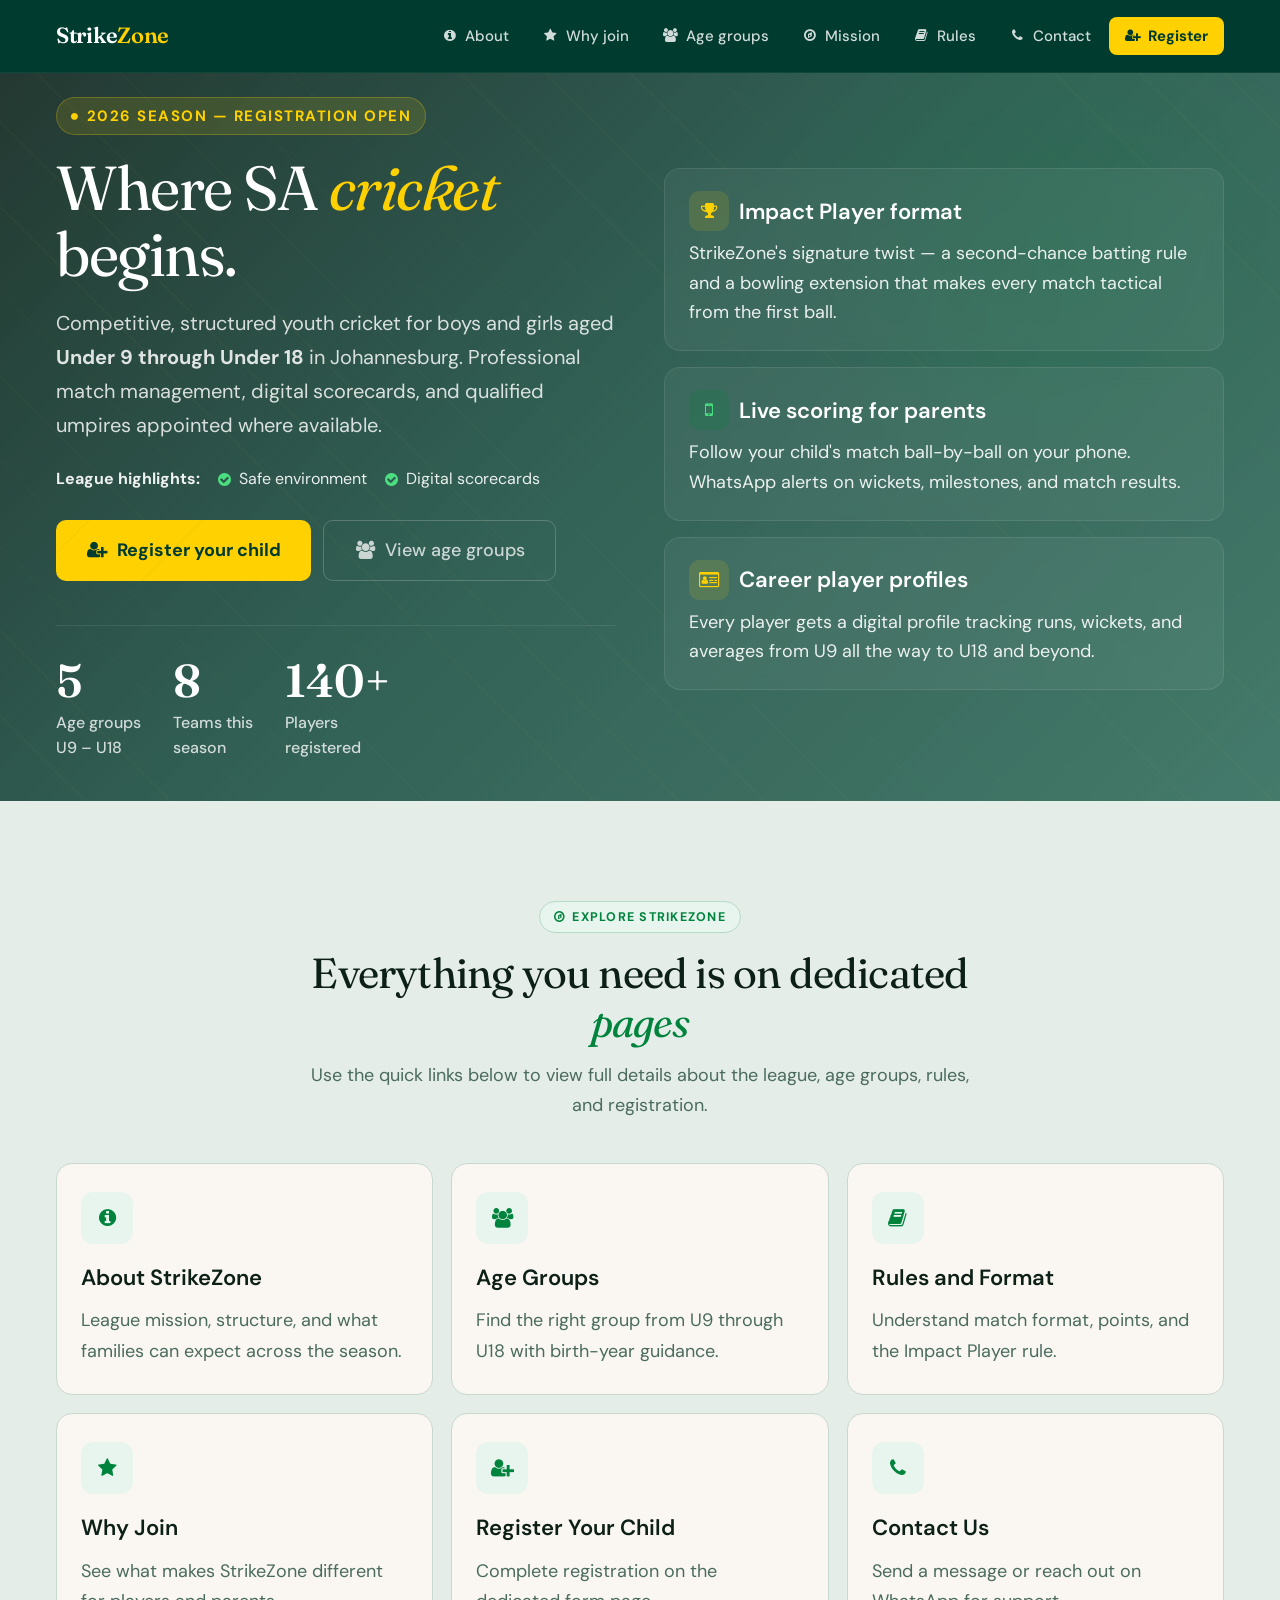
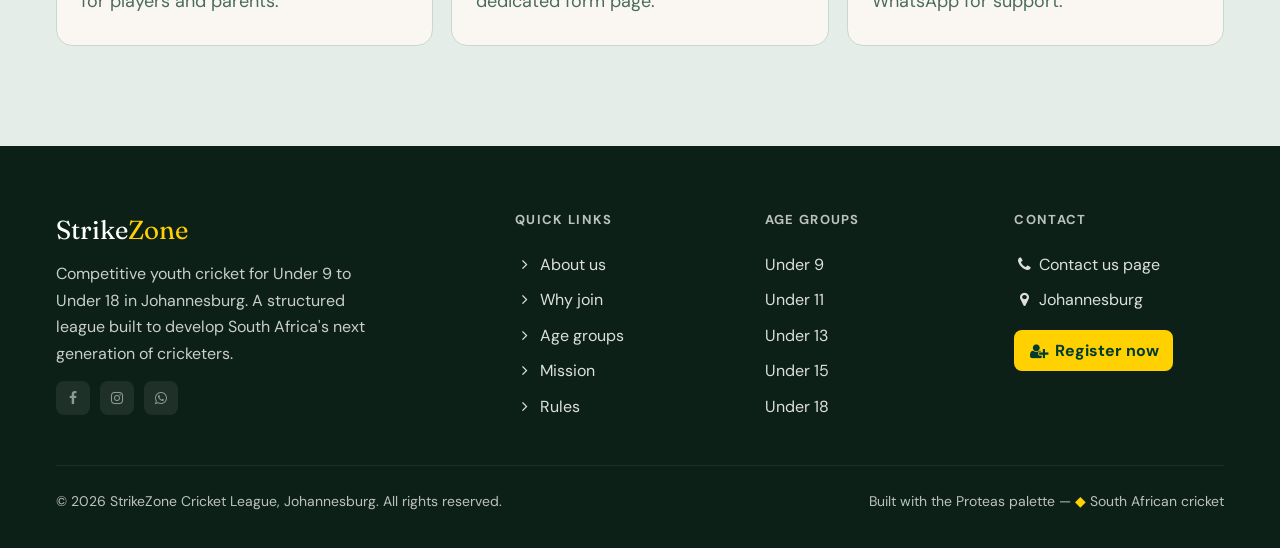
==== commit 07091dd2: "Update contact links across multiple pages to direct users to the contact us page" ====
--- a/index.html
+++ b/index.html
@@ -174,8 +174,7 @@
       </div>
       <div class="footer-col">
         <h4>Contact</h4>
-        <a href="https://wa.me/27000000000"><i class="fa fa-whatsapp fa-fw"></i> +27 00 000 0000</a>
-        <a href="mailto:info@strikezone.co.za"><i class="fa fa-envelope-o fa-fw"></i> info@strikezone.co.za</a>
+        <a href="contact.html"><i class="fa fa-phone fa-fw"></i> Contact us page</a>
         <a href="contact.html"><i class="fa fa-map-marker fa-fw"></i> Johannesburg</a>
         <a href="register.html" class="footer-register-link"><i class="fa fa-user-plus fa-fw"></i> Register now</a>
       </div>
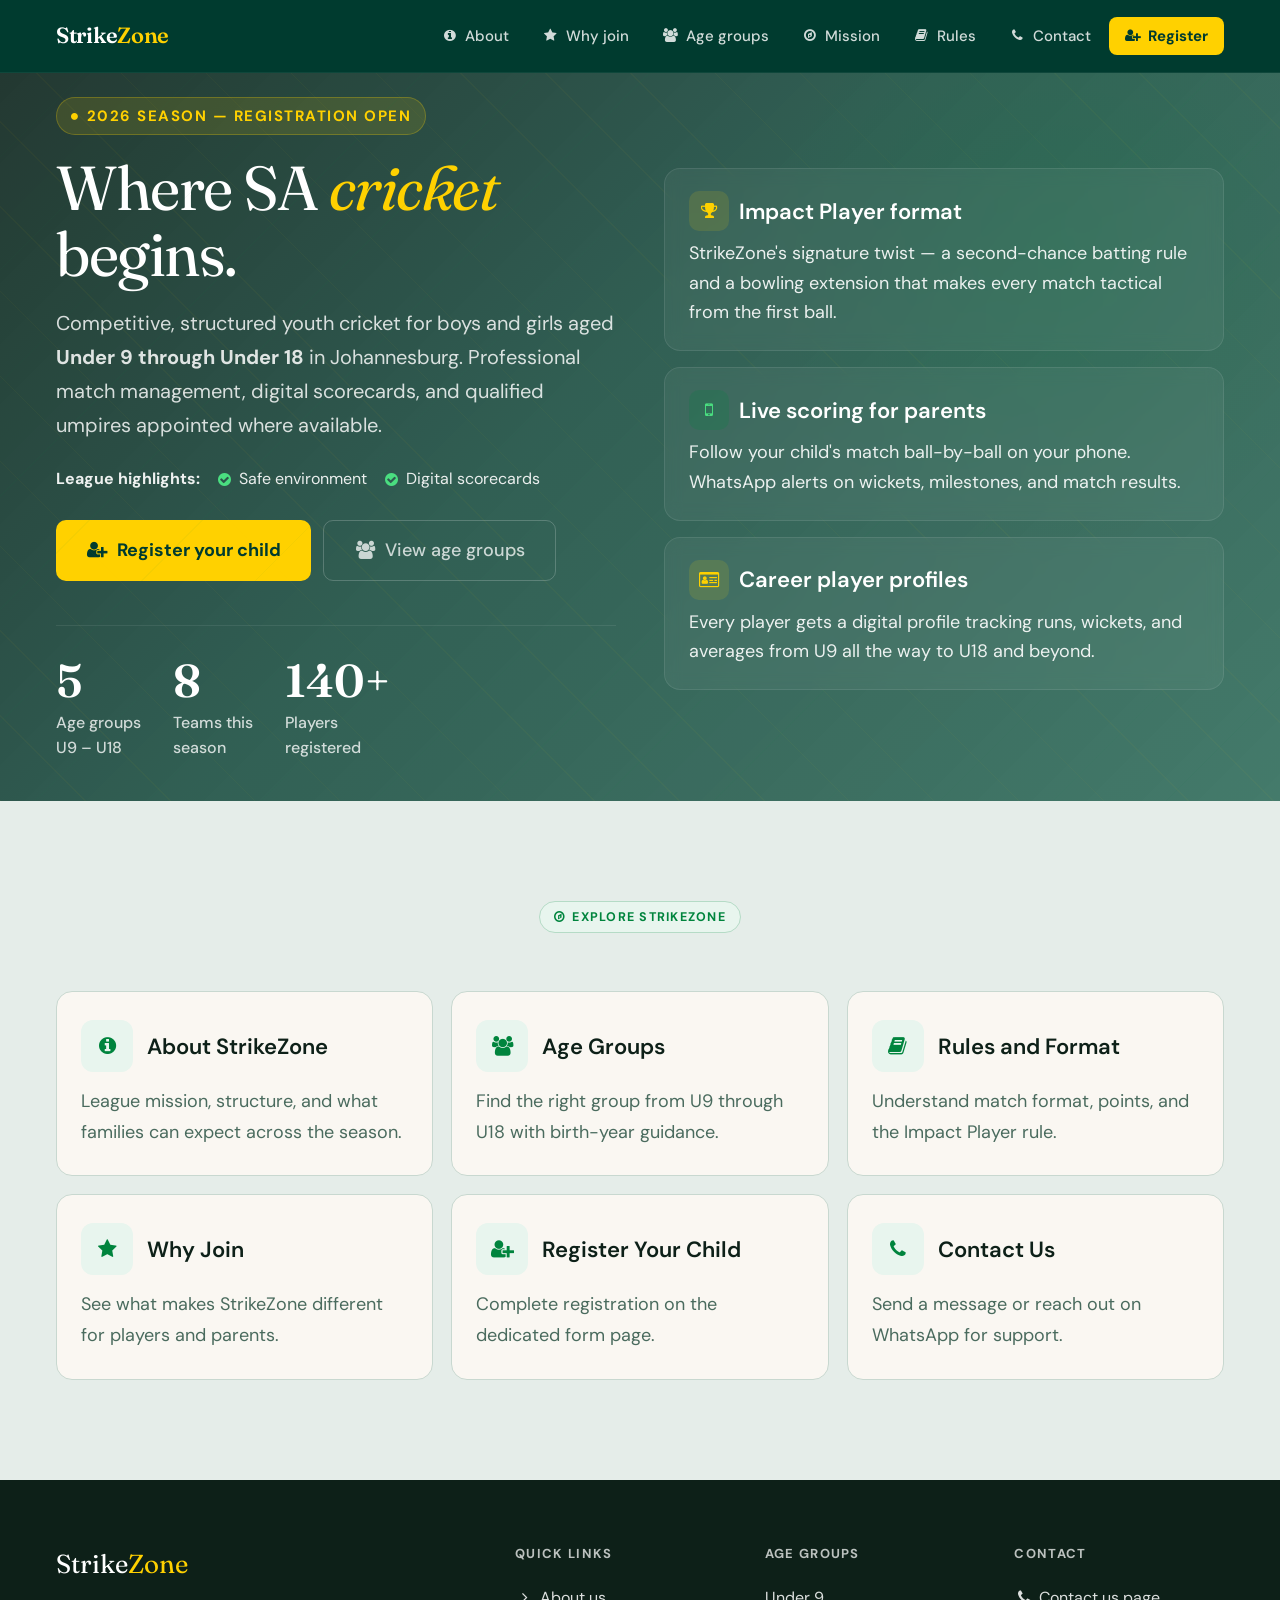
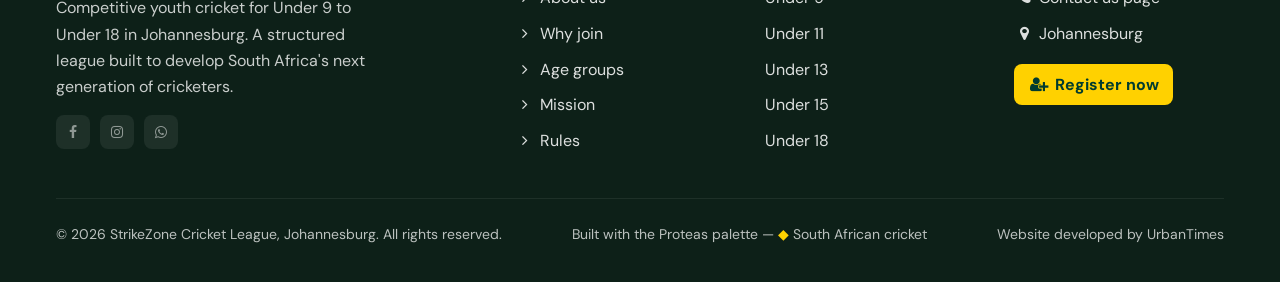
==== commit 09df293e: "Enhance website SEO and user experience - Added meta tags for SEO optimization in contact.html and i" ====
--- a/index.html
+++ b/index.html
@@ -5,9 +5,40 @@
 <meta name="viewport" content="width=device-width, initial-scale=1.0">
 <title>StrikeZone Cricket League — Johannesburg</title>
 <meta name="description" content="StrikeZone Cricket League — competitive youth cricket for ages U9 to U18 in Johannesburg. Register your child today.">
+<link rel="canonical" href="https://strikezone.co.za/">
+<meta property="og:type" content="website">
+<meta property="og:site_name" content="StrikeZone Cricket League">
+<meta property="og:title" content="StrikeZone Cricket League — Johannesburg">
+<meta property="og:description" content="Competitive youth cricket for ages U9 to U18 in Johannesburg. Register your child today.">
+<meta property="og:url" content="https://strikezone.co.za/">
+<meta property="og:image" content="https://strikezone.co.za/assets/pitch.png">
+<meta name="twitter:card" content="summary_large_image">
+<meta name="twitter:title" content="StrikeZone Cricket League — Johannesburg">
+<meta name="twitter:description" content="Competitive youth cricket for ages U9 to U18 in Johannesburg. Register your child today.">
+<meta name="twitter:image" content="https://strikezone.co.za/assets/pitch.png">
 <link href="https://fonts.googleapis.com/css2?family=Fraunces:ital,opsz,wght@0,9..144,300;0,9..144,400;0,9..144,600;0,9..144,700;1,9..144,300;1,9..144,400;1,9..144,600&family=DM+Sans:wght@300;400;500;600&display=swap" rel="stylesheet">
 <link rel="stylesheet" href="https://cdnjs.cloudflare.com/ajax/libs/font-awesome/4.7.0/css/font-awesome.min.css">
 <link rel="stylesheet" href="assets/index.css">
+<script type="application/ld+json">
+{
+  "@context": "https://schema.org",
+  "@type": "Organization",
+  "name": "StrikeZone Cricket League",
+  "url": "https://strikezone.co.za/",
+  "logo": "https://strikezone.co.za/assets/pitch.png",
+  "description": "Competitive youth cricket league for Under 9 to Under 18 in Johannesburg.",
+  "contactPoint": {
+    "@type": "ContactPoint",
+    "contactType": "customer support",
+    "areaServed": "ZA",
+    "availableLanguage": "en",
+    "url": "https://strikezone.co.za/contact.html"
+  },
+  "sameAs": [
+    "https://wa.me/27632018623"
+  ]
+}
+</script>
 </head>
 <body>
 
@@ -104,38 +135,48 @@
   <div class="section-inner">
     <div class="reveal explore-intro">
       <div class="section-tag"><i class="fa fa-compass"></i> Explore StrikeZone</div>
-      <h2 class="section-title">Everything you need is on dedicated <em>pages</em></h2>
-      <p class="section-sub section-sub-centered">Use the quick links below to view full details about the league, age groups, rules, and registration.</p>
     </div>
     <div class="why-grid reveal">
       <a href="about.html" class="why-card">
-        <div class="why-icon"><i class="fa fa-info-circle"></i></div>
-        <div class="why-title">About StrikeZone</div>
+        <div class="why-head">
+          <div class="why-icon"><i class="fa fa-info-circle"></i></div>
+          <div class="why-title">About StrikeZone</div>
+        </div>
         <div class="why-body">League mission, structure, and what families can expect across the season.</div>
       </a>
       <a href="age-groups.html" class="why-card">
-        <div class="why-icon"><i class="fa fa-users"></i></div>
-        <div class="why-title">Age Groups</div>
+        <div class="why-head">
+          <div class="why-icon"><i class="fa fa-users"></i></div>
+          <div class="why-title">Age Groups</div>
+        </div>
         <div class="why-body">Find the right group from U9 through U18 with birth-year guidance.</div>
       </a>
       <a href="rules.html" class="why-card">
-        <div class="why-icon"><i class="fa fa-book"></i></div>
-        <div class="why-title">Rules and Format</div>
+        <div class="why-head">
+          <div class="why-icon"><i class="fa fa-book"></i></div>
+          <div class="why-title">Rules and Format</div>
+        </div>
         <div class="why-body">Understand match format, points, and the Impact Player rule.</div>
       </a>
       <a href="why-join.html" class="why-card">
-        <div class="why-icon"><i class="fa fa-star"></i></div>
-        <div class="why-title">Why Join</div>
+        <div class="why-head">
+          <div class="why-icon"><i class="fa fa-star"></i></div>
+          <div class="why-title">Why Join</div>
+        </div>
         <div class="why-body">See what makes StrikeZone different for players and parents.</div>
       </a>
       <a href="register.html" class="why-card">
-        <div class="why-icon"><i class="fa fa-user-plus"></i></div>
-        <div class="why-title">Register Your Child</div>
+        <div class="why-head">
+          <div class="why-icon"><i class="fa fa-user-plus"></i></div>
+          <div class="why-title">Register Your Child</div>
+        </div>
         <div class="why-body">Complete registration on the dedicated form page.</div>
       </a>
       <a href="contact.html" class="why-card">
-        <div class="why-icon"><i class="fa fa-phone"></i></div>
-        <div class="why-title">Contact Us</div>
+        <div class="why-head">
+          <div class="why-icon"><i class="fa fa-phone"></i></div>
+          <div class="why-title">Contact Us</div>
+        </div>
         <div class="why-body">Send a message or reach out on WhatsApp for support.</div>
       </a>
     </div>
@@ -152,7 +193,7 @@
         <div class="footer-social">
           <a href="#" class="fsoc" title="Facebook" aria-label="Facebook"><i class="fa fa-facebook"></i></a>
           <a href="#" class="fsoc" title="Instagram" aria-label="Instagram"><i class="fa fa-instagram"></i></a>
-          <a href="#" class="fsoc" title="WhatsApp" aria-label="WhatsApp"><i class="fa fa-whatsapp"></i></a>
+          <a href="https://wa.me/27632018623" class="fsoc" title="WhatsApp" aria-label="WhatsApp"><i class="fa fa-whatsapp"></i></a>
         </div>
       </div>
       <div class="footer-col">
@@ -182,6 +223,7 @@
     <div class="footer-bottom">
       <span>© 2026 StrikeZone Cricket League, Johannesburg. All rights reserved.</span>
       <span>Built with the Proteas palette — <span class="footer-gold-diamond">&#9670;</span> South African cricket</span>
+      <span>Website developed by <a href="https://urbantimes.co.za" target="_blank" rel="noopener noreferrer">UrbanTimes</a></span>
     </div>
   </div>
 </footer>
--- a/assets/index.css
+++ b/assets/index.css
@@ -293,6 +293,12 @@
 }
 .why-card:hover { box-shadow: 0 8px 32px rgba(0,59,47,0.14); transform: translateY(-3px); }
 .why-card:hover::before { transform: scaleX(1); }
+.why-head {
+  display: flex;
+  align-items: center;
+  gap: 14px;
+  margin-bottom: 14px;
+}
 .why-icon {
   width: 52px;
   height: 52px;
@@ -303,9 +309,9 @@
   align-items: center;
   justify-content: center;
   font-size: 20px;
-  margin-bottom: 16px;
-}
-.why-title { font-size: 22px; font-weight: 600; color: var(--ink); margin-bottom: 10px; }
+  flex-shrink: 0;
+}
+.why-title { font-size: 22px; font-weight: 600; color: var(--ink); margin-bottom: 0; }
 .why-body { font-size: var(--text-body); color: var(--ink-light); line-height: 1.7; }
 
 .footer { background: var(--ink); padding: 64px 56px 36px; }
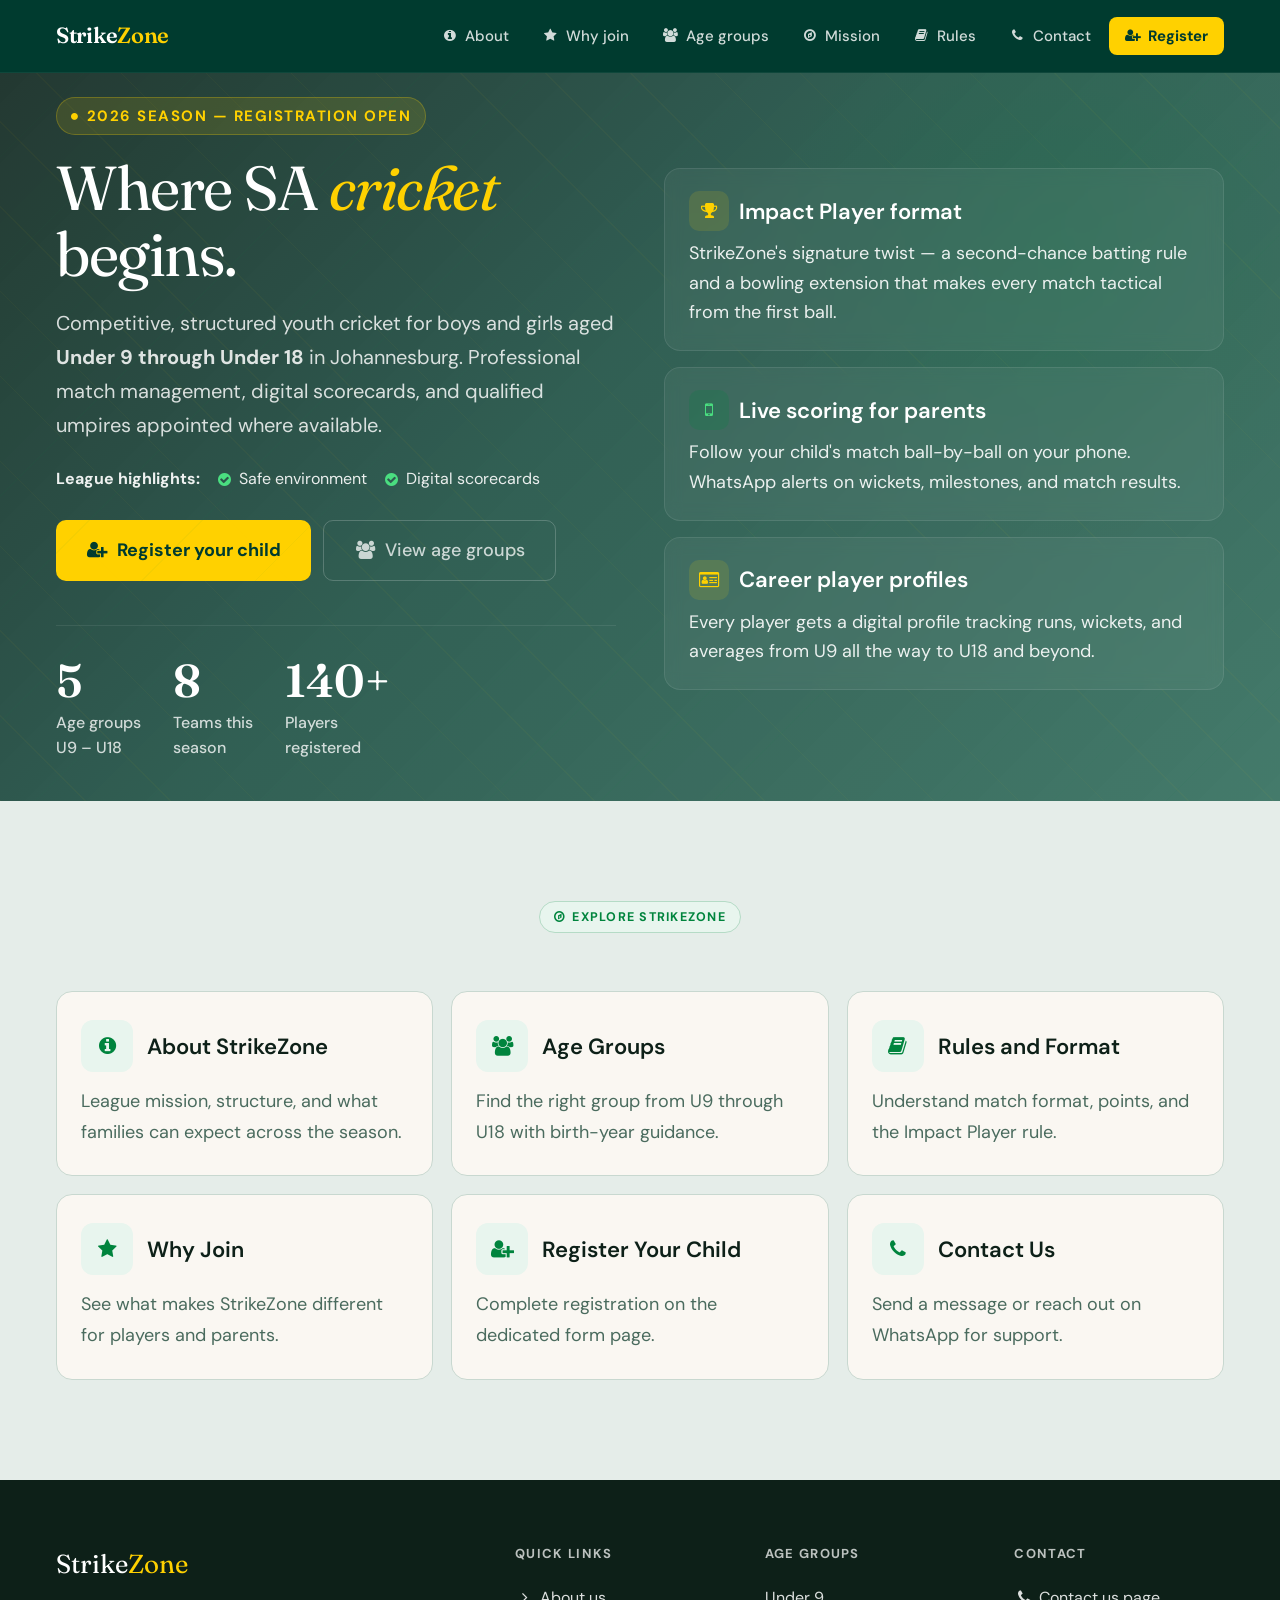
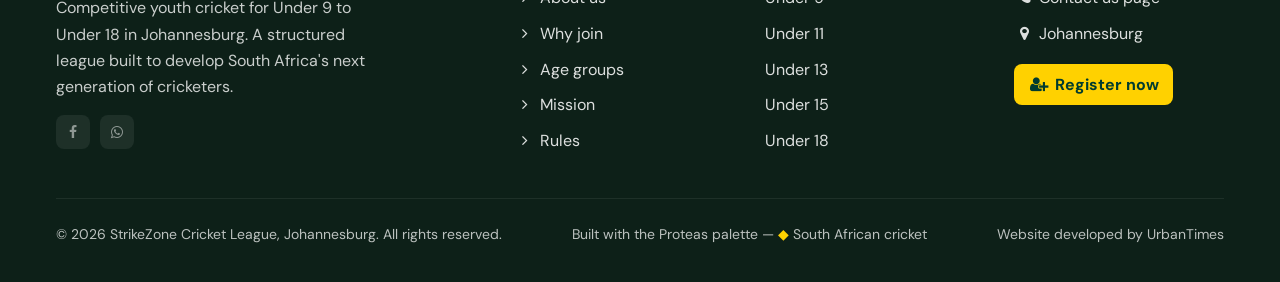
==== commit a67e6ed5: "Update social media links to direct users to the correct Facebook page and WhatsApp contact" ====
--- a/index.html
+++ b/index.html
@@ -35,6 +35,7 @@
     "url": "https://strikezone.co.za/contact.html"
   },
   "sameAs": [
+    "https://www.facebook.com/strikezone.co.za",
     "https://wa.me/27632018623"
   ]
 }
@@ -191,8 +192,8 @@
         <div class="fb-logo">Strike<span>Zone</span></div>
         <p>Competitive youth cricket for Under 9 to Under 18 in Johannesburg. A structured league built to develop South Africa's next generation of cricketers.</p>
         <div class="footer-social">
-          <a href="#" class="fsoc" title="Facebook" aria-label="Facebook"><i class="fa fa-facebook"></i></a>
-          <a href="#" class="fsoc" title="Instagram" aria-label="Instagram"><i class="fa fa-instagram"></i></a>
+          <a href="https://www.facebook.com/strikezone.co.za" class="fsoc" title="Facebook" aria-label="Facebook"><i class="fa fa-facebook"></i></a>
+          
           <a href="https://wa.me/27632018623" class="fsoc" title="WhatsApp" aria-label="WhatsApp"><i class="fa fa-whatsapp"></i></a>
         </div>
       </div>
@@ -231,3 +232,5 @@
 <script src="assets/common.js"></script>
 </body>
 </html>
+
+
